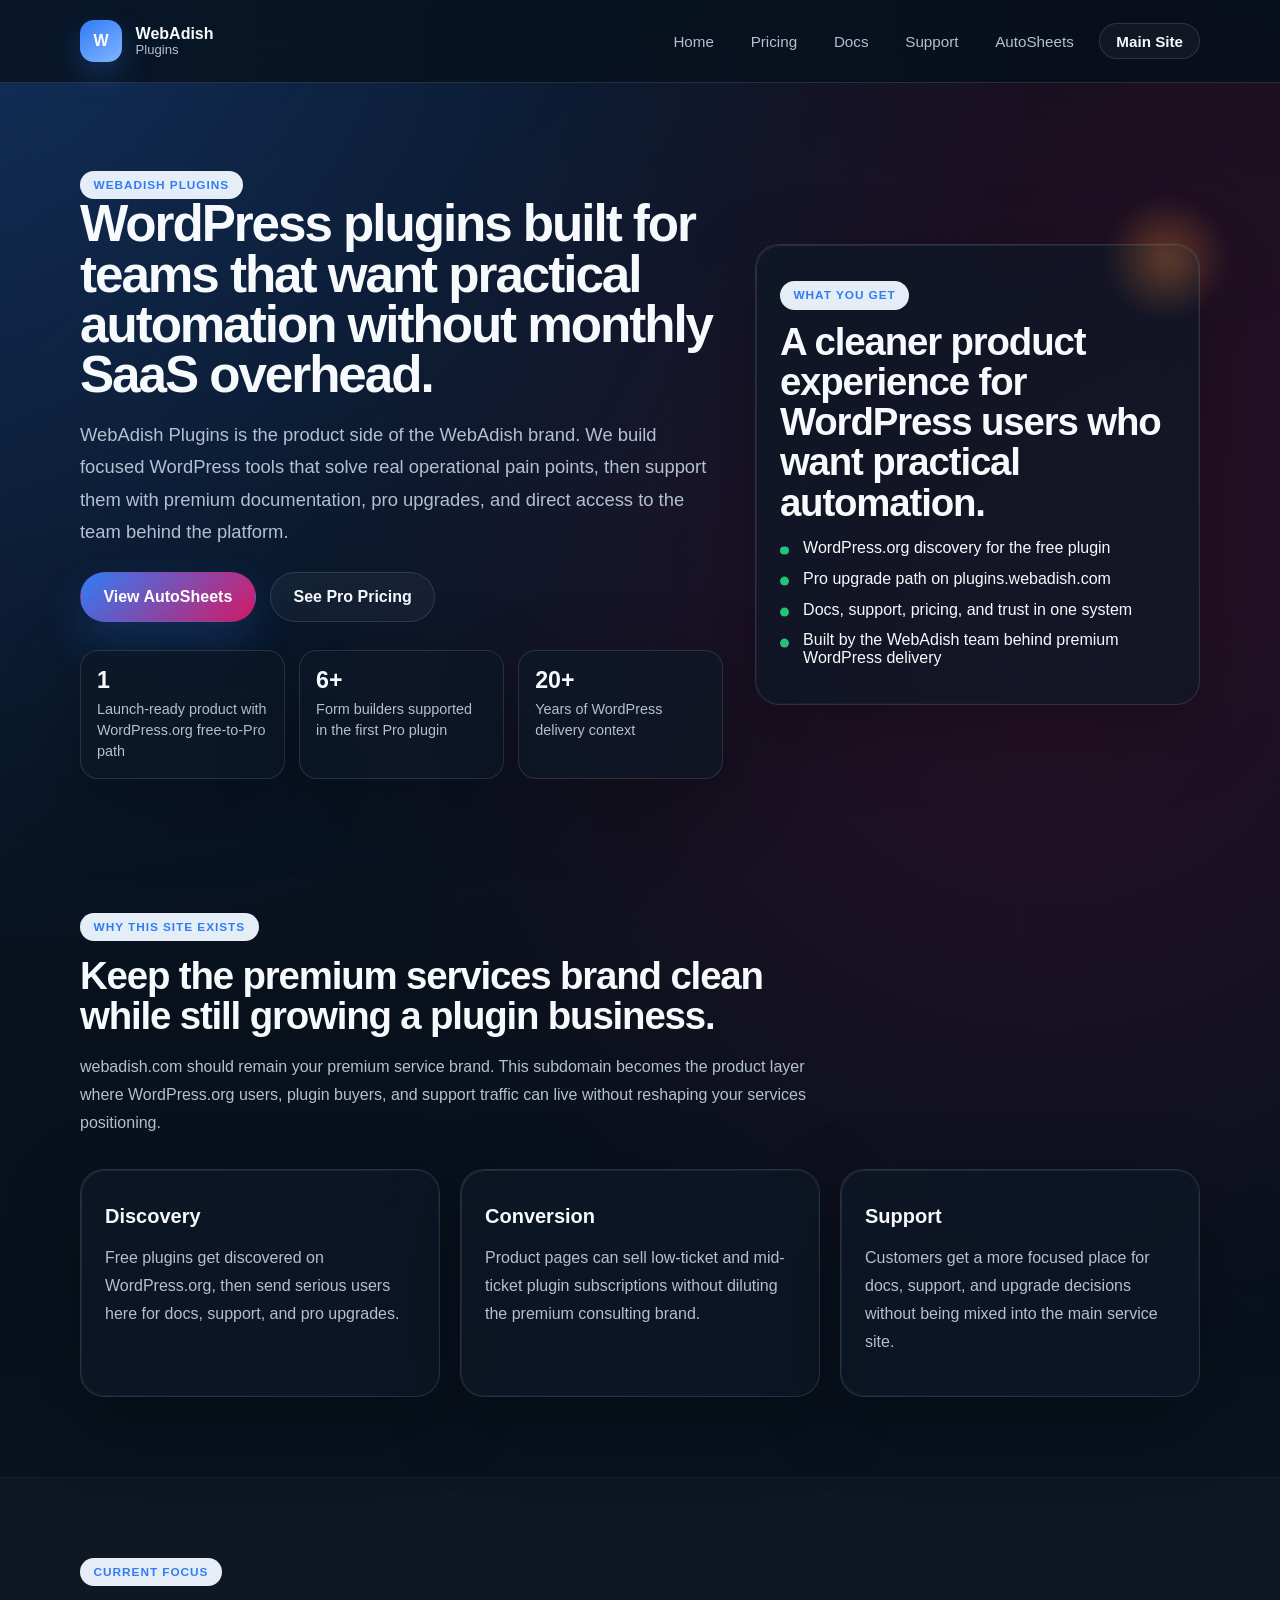
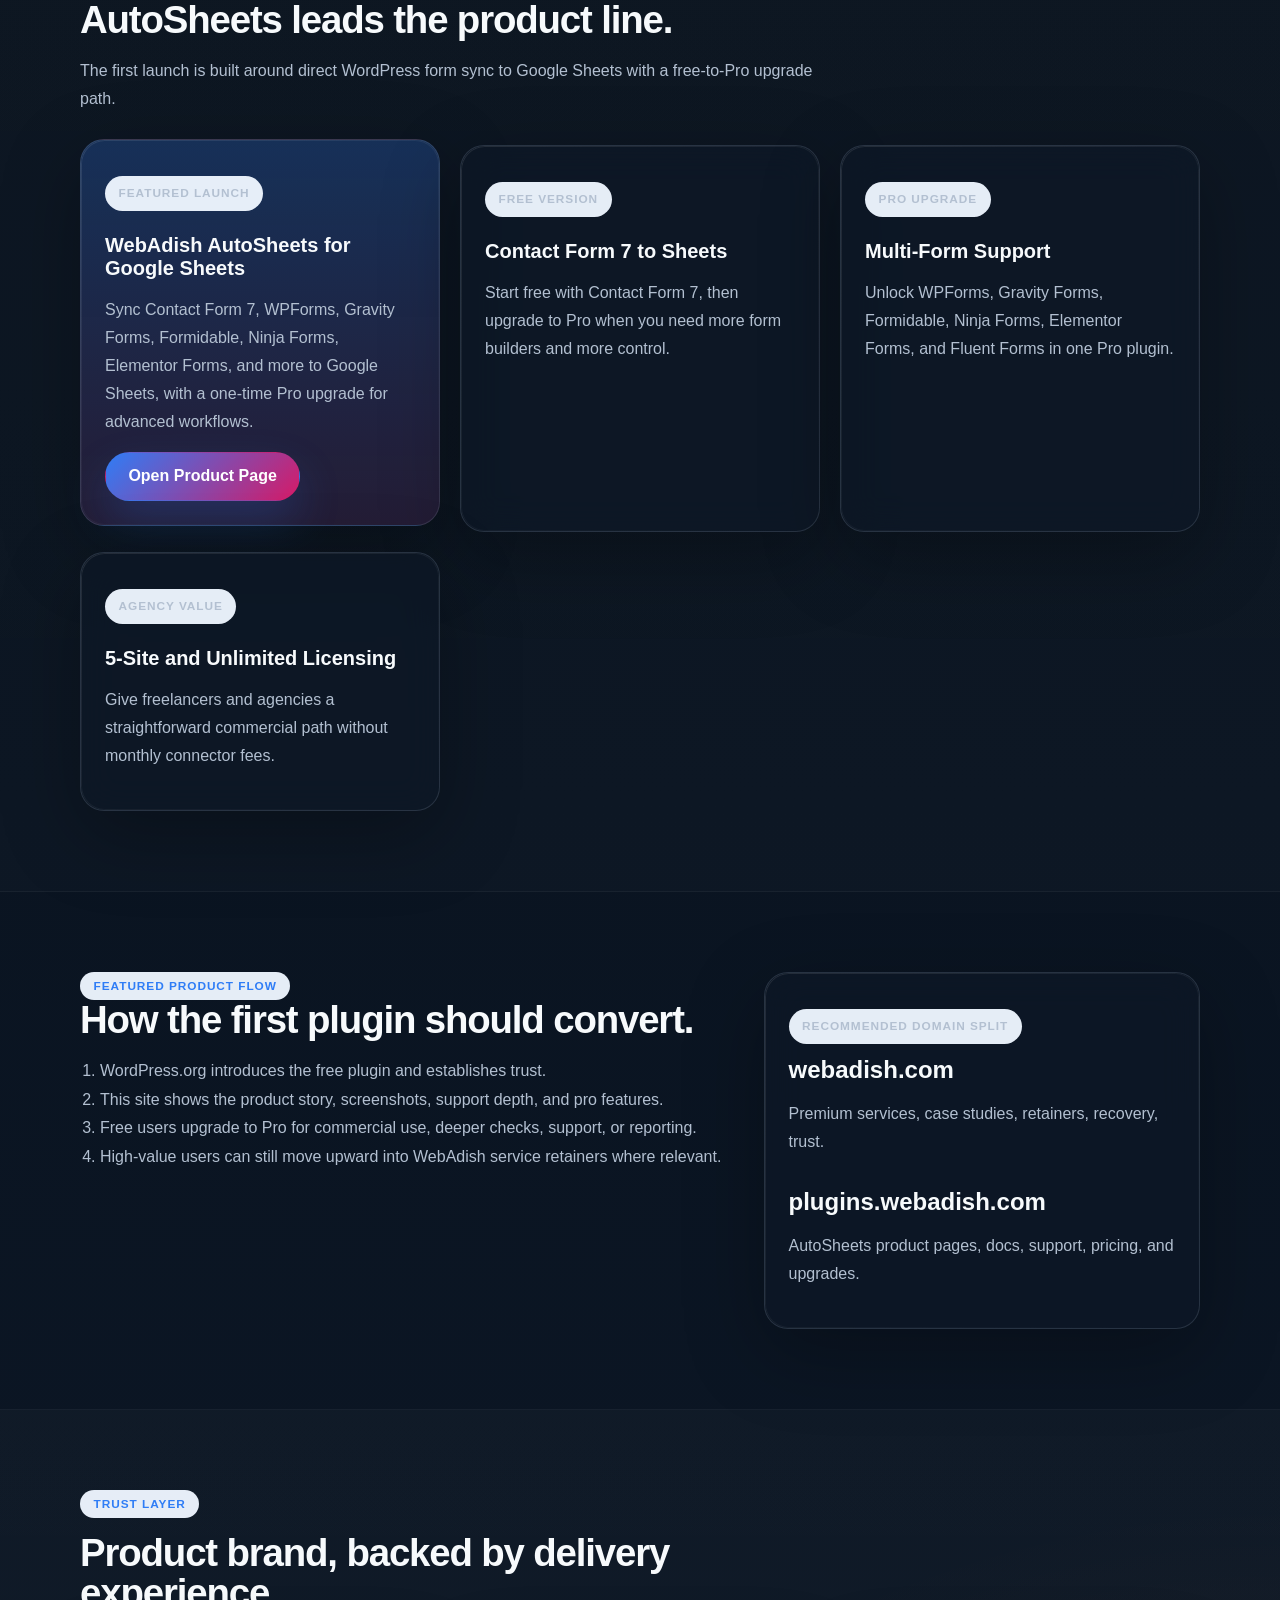
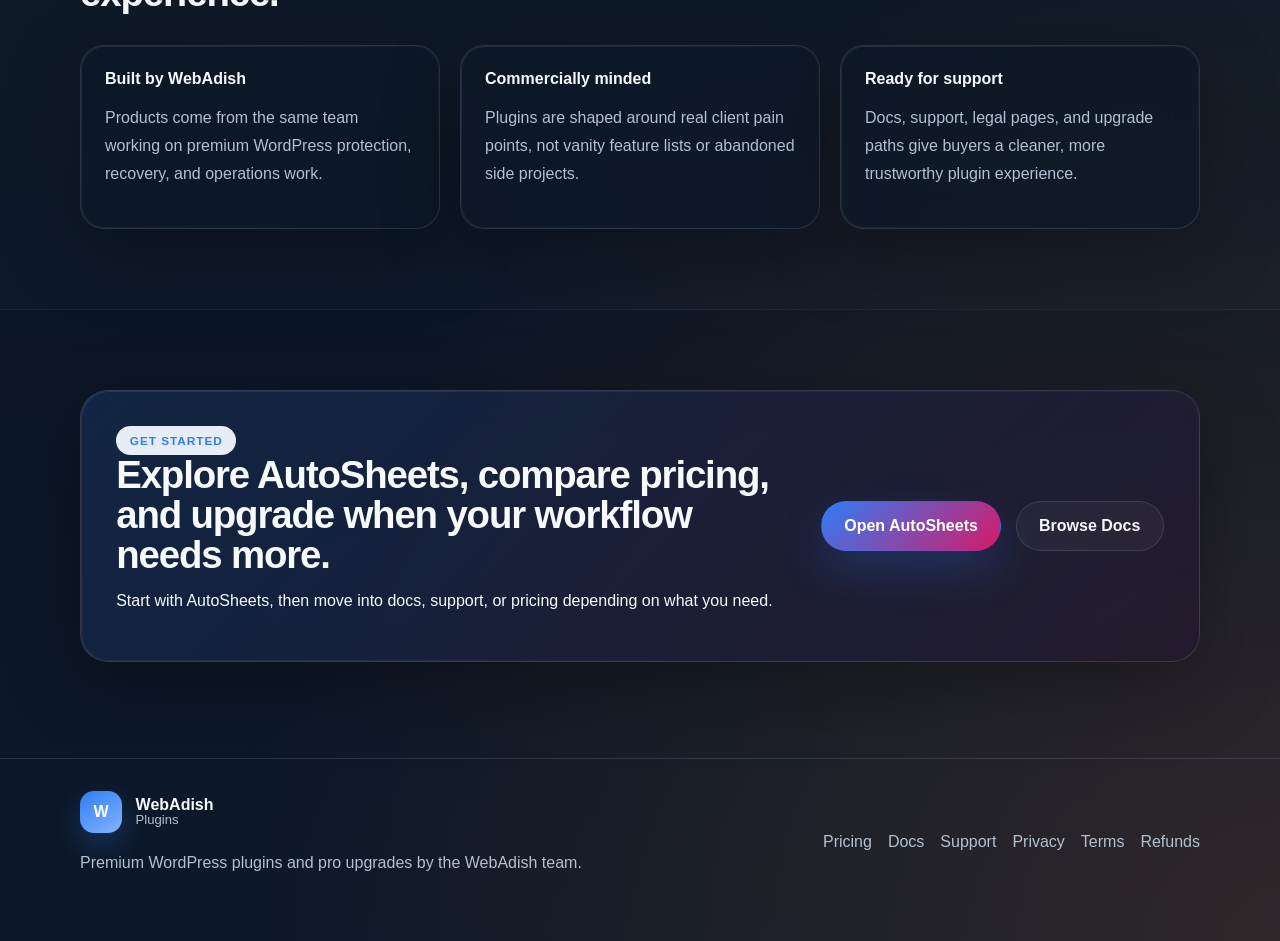
==== index.html @ aac8e0fc "Add AutoSheets docs, legal pages, and launch content" ====
<!doctype html>
<html lang="en">
  <head>
    <meta charset="UTF-8" />
    <meta name="viewport" content="width=device-width, initial-scale=1.0" />
    <title>WebAdish Plugins | WordPress Plugins for Automation, Forms, and Operations</title>
    <meta
      name="description"
      content="WordPress plugins by WebAdish, starting with WebAdish AutoSheets for Google Sheets for practical form automation and cleaner operational workflows."
    />
    <link rel="stylesheet" href="assets/styles.css" />
    <script defer src="assets/site.js"></script>
  </head>
  <body data-page="home">
    <div class="site-shell">
      <header class="site-header">
        <div class="container nav-row">
            <a class="brand" href="./">
            <span class="brand-mark">W</span>
            <span class="brand-text">
              <strong>WebAdish</strong>
              <span>Plugins</span>
            </span>
          </a>
          <button class="nav-toggle" type="button" aria-label="Toggle navigation" data-nav-toggle>
            <span></span>
            <span></span>
          </button>
          <nav class="site-nav" data-nav>
            <a href="./" data-nav-link>Home</a>
            <a href="pricing/" data-nav-link>Pricing</a>
            <a href="docs/" data-nav-link>Docs</a>
            <a href="support/" data-nav-link>Support</a>
            <a href="products/autosheets-google-sheets/" data-nav-link>AutoSheets</a>
            <a href="https://webadish.com" class="button ghost">Main Site</a>
          </nav>
        </div>
      </header>

      <main>
        <section class="hero hero-home">
          <div class="container hero-grid">
            <div class="hero-copy">
              <span class="eyebrow">WebAdish Plugins</span>
              <h1>WordPress plugins built for teams that want practical automation without monthly SaaS overhead.</h1>
              <p class="lead">
                WebAdish Plugins is the product side of the WebAdish brand. We build focused WordPress tools that solve
                real operational pain points, then support them with premium documentation, pro upgrades, and direct
                access to the team behind the platform.
              </p>
              <div class="hero-actions">
                <a class="button primary" href="products/autosheets-google-sheets/">View AutoSheets</a>
                <a class="button secondary" href="pricing/">See Pro Pricing</a>
              </div>
              <div class="hero-metrics">
                <div>
                  <strong>1</strong>
                  <span>Launch-ready product with WordPress.org free-to-Pro path</span>
                </div>
                <div>
                  <strong>6+</strong>
                  <span>Form builders supported in the first Pro plugin</span>
                </div>
                <div>
                  <strong>20+</strong>
                  <span>Years of WordPress delivery context</span>
                </div>
              </div>
            </div>

            <aside class="hero-panel">
              <div class="status-card">
                <p class="panel-label">What You Get</p>
                <h2>A cleaner product experience for WordPress users who want practical automation.</h2>
                <ul class="check-list">
                  <li>WordPress.org discovery for the free plugin</li>
                  <li>Pro upgrade path on plugins.webadish.com</li>
                  <li>Docs, support, pricing, and trust in one system</li>
                  <li>Built by the WebAdish team behind premium WordPress delivery</li>
                </ul>
              </div>
            </aside>
          </div>
        </section>

        <section class="section">
          <div class="container">
            <div class="section-heading">
              <span class="eyebrow">Why This Site Exists</span>
              <h2>Keep the premium services brand clean while still growing a plugin business.</h2>
              <p>
                webadish.com should remain your premium service brand. This subdomain becomes the product layer where
                WordPress.org users, plugin buyers, and support traffic can live without reshaping your services
                positioning.
              </p>
            </div>
            <div class="three-grid">
              <article class="panel">
                <h3>Discovery</h3>
                <p>Free plugins get discovered on WordPress.org, then send serious users here for docs, support, and pro upgrades.</p>
              </article>
              <article class="panel">
                <h3>Conversion</h3>
                <p>Product pages can sell low-ticket and mid-ticket plugin subscriptions without diluting the premium consulting brand.</p>
              </article>
              <article class="panel">
                <h3>Support</h3>
                <p>Customers get a more focused place for docs, support, and upgrade decisions without being mixed into the main service site.</p>
              </article>
            </div>
          </div>
        </section>

        <section class="section section-alt">
          <div class="container">
            <div class="section-heading">
              <span class="eyebrow">Current Focus</span>
              <h2>AutoSheets leads the product line.</h2>
              <p>The first launch is built around direct WordPress form sync to Google Sheets with a free-to-Pro upgrade path.</p>
            </div>
            <div class="card-grid">
              <article class="product-card featured">
                <p class="card-tag">Featured Launch</p>
                <h3>WebAdish AutoSheets for Google Sheets</h3>
                <p>
                  Sync Contact Form 7, WPForms, Gravity Forms, Formidable, Ninja Forms, Elementor Forms, and more to
                  Google Sheets, with a one-time Pro upgrade for advanced workflows.
                </p>
                <div class="card-actions">
                  <a class="button primary" href="products/autosheets-google-sheets/">Open Product Page</a>
                </div>
              </article>

              <article class="product-card">
                <p class="card-tag">Free Version</p>
                <h3>Contact Form 7 to Sheets</h3>
                <p>Start free with Contact Form 7, then upgrade to Pro when you need more form builders and more control.</p>
              </article>

              <article class="product-card">
                <p class="card-tag">Pro Upgrade</p>
                <h3>Multi-Form Support</h3>
                <p>Unlock WPForms, Gravity Forms, Formidable, Ninja Forms, Elementor Forms, and Fluent Forms in one Pro plugin.</p>
              </article>

              <article class="product-card">
                <p class="card-tag">Agency Value</p>
                <h3>5-Site and Unlimited Licensing</h3>
                <p>Give freelancers and agencies a straightforward commercial path without monthly connector fees.</p>
              </article>
            </div>
          </div>
        </section>

        <section class="section">
          <div class="container split-layout">
            <div>
              <span class="eyebrow">Featured Product Flow</span>
              <h2>How the first plugin should convert.</h2>
              <ol class="flow-list">
                <li>WordPress.org introduces the free plugin and establishes trust.</li>
                <li>This site shows the product story, screenshots, support depth, and pro features.</li>
                <li>Free users upgrade to Pro for commercial use, deeper checks, support, or reporting.</li>
                <li>High-value users can still move upward into WebAdish service retainers where relevant.</li>
              </ol>
            </div>
            <div class="panel stack">
              <div>
                <p class="panel-label">Recommended domain split</p>
                <strong class="big-stat">webadish.com</strong>
                <p>Premium services, case studies, retainers, recovery, trust.</p>
              </div>
              <div>
                <strong class="big-stat">plugins.webadish.com</strong>
                <p>AutoSheets product pages, docs, support, pricing, and upgrades.</p>
              </div>
            </div>
          </div>
        </section>

        <section class="section section-alt">
          <div class="container">
            <div class="section-heading">
              <span class="eyebrow">Trust Layer</span>
              <h2>Product brand, backed by delivery experience.</h2>
            </div>
            <div class="trust-grid">
              <div class="panel">
                <strong>Built by WebAdish</strong>
                <p>Products come from the same team working on premium WordPress protection, recovery, and operations work.</p>
              </div>
              <div class="panel">
                <strong>Commercially minded</strong>
                <p>Plugins are shaped around real client pain points, not vanity feature lists or abandoned side projects.</p>
              </div>
              <div class="panel">
                <strong>Ready for support</strong>
                <p>Docs, support, legal pages, and upgrade paths give buyers a cleaner, more trustworthy plugin experience.</p>
              </div>
            </div>
          </div>
        </section>

        <section class="section cta-section">
          <div class="container cta-panel">
            <div>
              <span class="eyebrow">Get Started</span>
              <h2>Explore AutoSheets, compare pricing, and upgrade when your workflow needs more.</h2>
              <p>
                Start with AutoSheets, then move into docs, support, or pricing depending on what you need.
              </p>
            </div>
            <div class="cta-actions">
              <a class="button primary" href="products/autosheets-google-sheets/">Open AutoSheets</a>
              <a class="button secondary" href="docs/">Browse Docs</a>
            </div>
          </div>
        </section>
      </main>

      <footer class="site-footer">
        <div class="container footer-grid">
          <div>
            <a class="brand footer-brand" href="./">
              <span class="brand-mark">W</span>
              <span class="brand-text">
                <strong>WebAdish</strong>
                <span>Plugins</span>
              </span>
            </a>
            <p class="footer-copy">
              Premium WordPress plugins and pro upgrades by the WebAdish team.
            </p>
          </div>
          <div class="footer-links">
            <a href="pricing/">Pricing</a>
            <a href="docs/">Docs</a>
            <a href="support/">Support</a>
            <a href="privacy-policy/">Privacy</a>
            <a href="terms/">Terms</a>
            <a href="refund-policy/">Refunds</a>
          </div>
        </div>
      </footer>
    </div>
  </body>
</html>
---- assets/styles.css ----
:root {
  --bg: #08111c;
  --bg-soft: #0d1826;
  --surface: rgba(11, 22, 36, 0.88);
  --surface-strong: #101d30;
  --surface-glass: rgba(14, 24, 39, 0.68);
  --text: #f7fafc;
  --muted: #b3c0d1;
  --muted-strong: #8fa2b8;
  --line: rgba(148, 163, 184, 0.2);
  --primary: #2f7df6;
  --primary-strong: #1d5fd1;
  --primary-soft: rgba(47, 125, 246, 0.18);
  --accent: #ff8a3d;
  --accent-soft: rgba(255, 138, 61, 0.16);
  --pink: #d61a67;
  --ok: #24c27a;
  --shadow: 0 24px 80px rgba(0, 0, 0, 0.28);
  --radius: 24px;
}

* {
  box-sizing: border-box;
}

html {
  scroll-behavior: smooth;
}

body {
  margin: 0;
  font-family: "Segoe UI", "Helvetica Neue", Arial, sans-serif;
  background:
    radial-gradient(circle at top left, rgba(47, 125, 246, 0.22), transparent 24%),
    radial-gradient(circle at 82% 15%, rgba(214, 26, 103, 0.16), transparent 20%),
    radial-gradient(circle at bottom right, rgba(255, 138, 61, 0.14), transparent 24%),
    linear-gradient(180deg, #060e18 0%, #0a1421 58%, #0d1828 100%);
  color: var(--text);
  min-height: 100vh;
}

a {
  color: inherit;
  text-decoration: none;
}

img {
  max-width: 100%;
  display: block;
}

.site-shell {
  min-height: 100vh;
  overflow: hidden;
}

.container {
  width: min(1120px, calc(100% - 2rem));
  margin: 0 auto;
}

.narrow {
  width: min(780px, 100%);
}

.site-header {
  position: sticky;
  top: 0;
  z-index: 20;
  backdrop-filter: blur(18px);
  background: rgba(8, 17, 28, 0.72);
  border-bottom: 1px solid var(--line);
}

.nav-row {
  display: flex;
  align-items: center;
  justify-content: space-between;
  gap: 1rem;
  min-height: 82px;
}

.brand {
  display: inline-flex;
  align-items: center;
  gap: 0.85rem;
}

.brand-mark {
  width: 42px;
  height: 42px;
  display: grid;
  place-items: center;
  border-radius: 14px;
  background: linear-gradient(145deg, var(--primary), #83b4ff);
  color: white;
  font-weight: 800;
  box-shadow: 0 12px 30px rgba(47, 125, 246, 0.28);
}

.brand-text {
  display: flex;
  flex-direction: column;
  line-height: 1.05;
}

.brand-text strong {
  font-size: 1rem;
}

.brand-text span:last-child {
  color: var(--muted);
  font-size: 0.82rem;
}

.site-nav {
  display: flex;
  align-items: center;
  gap: 0.9rem;
}

.site-nav a {
  color: var(--muted);
  font-size: 0.95rem;
  padding: 0.55rem 0.7rem;
  border-radius: 999px;
  transition: 180ms ease;
}

.site-nav a:hover,
.site-nav a.is-active {
  color: var(--text);
  background: rgba(255, 255, 255, 0.06);
}

.nav-toggle {
  display: none;
  border: 0;
  background: transparent;
  width: 46px;
  height: 46px;
  padding: 0;
}

.nav-toggle span {
  display: block;
  width: 24px;
  height: 2px;
  margin: 6px auto;
  background: white;
}

.button {
  display: inline-flex;
  align-items: center;
  justify-content: center;
  gap: 0.5rem;
  border-radius: 999px;
  padding: 0.92rem 1.4rem;
  font-weight: 700;
  transition: 180ms ease;
  border: 1px solid transparent;
}

.button.primary {
  background: linear-gradient(135deg, var(--primary), var(--pink));
  color: white;
  box-shadow: 0 20px 44px rgba(47, 125, 246, 0.22);
}

.button.primary:hover {
  transform: translateY(-1px);
}

.button.secondary,
.button.ghost {
  background: rgba(255, 255, 255, 0.04);
  border-color: var(--line);
  color: var(--text);
}

.hero {
  position: relative;
  padding: 5.5rem 0 3.4rem;
}

.hero::before {
  content: "";
  position: absolute;
  inset: 0 0 auto;
  height: 100%;
  background:
    linear-gradient(135deg, rgba(47, 125, 246, 0.08), transparent 40%),
    linear-gradient(225deg, rgba(214, 26, 103, 0.08), transparent 35%);
  pointer-events: none;
}

.hero-grid {
  display: grid;
  grid-template-columns: minmax(0, 1.3fr) minmax(300px, 0.9fr);
  gap: 2rem;
  align-items: center;
}

.hero-copy h1 {
  font-size: clamp(2.5rem, 4vw, 4.7rem);
  line-height: 0.98;
  margin: 0 0 1.2rem;
  letter-spacing: -0.04em;
}

.hero-copy {
  position: relative;
  z-index: 1;
}

.lead {
  color: var(--muted);
  font-size: 1.15rem;
  line-height: 1.75;
  margin: 0 0 1.5rem;
}

.eyebrow,
.panel-label,
.card-tag {
  display: inline-flex;
  align-items: center;
  border-radius: 999px;
  background: rgba(239, 246, 255, 0.96);
  color: var(--primary);
  padding: 0.45rem 0.85rem;
  font-size: 0.74rem;
  font-weight: 800;
  letter-spacing: 0.08em;
  text-transform: uppercase;
}

.hero-actions,
.card-actions,
.cta-actions {
  display: flex;
  flex-wrap: wrap;
  gap: 0.9rem;
}

.hero-metrics {
  display: grid;
  grid-template-columns: repeat(3, minmax(0, 1fr));
  gap: 0.9rem;
  margin-top: 1.8rem;
}

.hero-metrics div,
.panel,
.product-card,
.status-card,
.cta-panel {
  background: var(--surface-glass);
  border: 1px solid var(--line);
  box-shadow: var(--shadow);
  backdrop-filter: blur(18px);
}

.hero-metrics div {
  border-radius: 18px;
  padding: 1rem;
}

.hero-metrics strong {
  display: block;
  font-size: 1.45rem;
  margin-bottom: 0.3rem;
}

.hero-metrics span {
  color: var(--muted);
  font-size: 0.9rem;
  line-height: 1.45;
}

.status-card,
.panel,
.product-card {
  border-radius: var(--radius);
  padding: 1.5rem;
}

.hero-product .hero-copy h1 {
  max-width: 12ch;
}

.hero-product .hero-grid {
  align-items: stretch;
}

.hero-product .status-card {
  min-height: 100%;
  background:
    linear-gradient(180deg, rgba(47, 125, 246, 0.12), rgba(255, 138, 61, 0.06)),
    var(--surface-glass);
}

.status-card h2,
.section-heading h2,
.cta-panel h2,
.split-layout h2 {
  margin: 0 0 0.8rem;
  font-size: clamp(1.9rem, 3vw, 3rem);
  line-height: 1.05;
  letter-spacing: -0.03em;
}

.section {
  padding: 5rem 0;
}

.section-alt {
  background: linear-gradient(180deg, rgba(255, 255, 255, 0.02), rgba(255, 255, 255, 0.01));
  border-top: 1px solid rgba(255, 255, 255, 0.04);
  border-bottom: 1px solid rgba(255, 255, 255, 0.04);
}

.section-heading {
  max-width: 760px;
  margin-bottom: 2rem;
}

.section-heading p,
.panel p,
.product-card p,
.split-layout p,
.footer-copy,
.legal-copy p,
.small-note,
.mini-list {
  color: var(--muted);
  line-height: 1.75;
}

.three-grid,
.card-grid,
.trust-grid {
  display: grid;
  grid-template-columns: repeat(3, minmax(0, 1fr));
  gap: 1.25rem;
}

.product-card.featured {
  background: linear-gradient(180deg, rgba(47, 125, 246, 0.2), rgba(214, 26, 103, 0.1)), var(--surface-strong);
  transform: translateY(-6px);
}

.product-card h3,
.panel h3 {
  margin: 0.7rem 0 0.5rem;
  font-size: 1.25rem;
}

.split-layout {
  display: grid;
  grid-template-columns: minmax(0, 1.2fr) minmax(320px, 0.8fr);
  gap: 1.8rem;
  align-items: start;
}

.stack {
  display: grid;
  gap: 1rem;
}

.big-stat {
  display: block;
  font-size: 1.5rem;
  margin-bottom: 0.35rem;
}

.feature-list {
  display: grid;
  gap: 1rem;
  margin-top: 1.4rem;
}

.flow-list {
  margin: 1rem 0 0;
  padding-left: 1.25rem;
  color: var(--muted);
  line-height: 1.8;
}

.check-list,
.mini-list {
  margin: 1rem 0 0;
  padding: 0;
  list-style: none;
}

.check-list li,
.mini-list li {
  position: relative;
  padding-left: 1.45rem;
  margin-bottom: 0.8rem;
}

.check-list li::before,
.mini-list li::before {
  content: "";
  position: absolute;
  left: 0;
  top: 0.72rem;
  width: 0.55rem;
  height: 0.55rem;
  border-radius: 999px;
  background: var(--ok);
  transform: translateY(-50%);
}

.comparison-table {
  display: grid;
  border-radius: 24px;
  overflow: hidden;
  border: 1px solid var(--line);
  box-shadow: var(--shadow);
  background: var(--surface-glass);
}

.table-row {
  display: grid;
  grid-template-columns: 2fr 1fr 1fr;
  gap: 1rem;
  padding: 1rem 1.25rem;
  background: transparent;
  border-top: 1px solid var(--line);
}

.table-head {
  background: var(--surface-strong);
  font-weight: 700;
  border-top: 0;
}

.table-row div:nth-child(2),
.table-row div:nth-child(3) {
  font-weight: 700;
}

.table-row:not(.table-head) div:nth-child(3) {
  color: #d9ecff;
}

.price-pill {
  display: inline-flex;
  padding: 0.48rem 0.8rem;
  border-radius: 999px;
  margin: 0.7rem 0 0.9rem;
  background: linear-gradient(135deg, rgba(47, 125, 246, 0.16), rgba(214, 26, 103, 0.16));
  color: #fff;
  font-weight: 700;
}

.screenshot-panel .screen {
  border-radius: 22px;
  background: linear-gradient(180deg, rgba(255,255,255,0.04), rgba(255,255,255,0.01));
  border: 1px solid var(--line);
  overflow: hidden;
}

.screen-top {
  display: flex;
  gap: 0.5rem;
  padding: 1rem;
  border-bottom: 1px solid var(--line);
}

.screen-top span {
  width: 0.7rem;
  height: 0.7rem;
  border-radius: 999px;
  background: rgba(255,255,255,0.18);
}

.screen-body {
  padding: 1rem;
  display: grid;
  gap: 0.9rem;
}

.screen-row {
  display: grid;
  grid-template-columns: 1fr 1fr;
  gap: 0.9rem;
}

.screen-card {
  height: 92px;
  border-radius: 18px;
  background: linear-gradient(135deg, rgba(47, 125, 246, 0.18), rgba(214, 26, 103, 0.1));
  border: 1px solid rgba(255,255,255,0.08);
}

.screen-card.large {
  position: relative;
}

.screen-card.large::before,
.screen-card.large::after {
  content: "";
  position: absolute;
  left: 16px;
  right: 16px;
  height: 10px;
  border-radius: 999px;
  background: rgba(255,255,255,0.18);
}

.screen-card.large::before {
  top: 22px;
}

.screen-card.large::after {
  top: 44px;
  right: 70px;
}

.screen-card.large {
  height: 122px;
}

.screen-card.tall {
  height: 150px;
}

.cta-section {
  padding-bottom: 6rem;
}

.cta-panel {
  border-radius: 28px;
  padding: 2.2rem;
  display: grid;
  grid-template-columns: minmax(0, 1fr) auto;
  gap: 1.5rem;
  align-items: center;
  background:
    linear-gradient(135deg, rgba(47, 125, 246, 0.14), rgba(214, 26, 103, 0.08)),
    var(--surface-glass);
}

.site-footer {
  padding: 2rem 0 3rem;
  border-top: 1px solid var(--line);
}

.footer-grid {
  display: flex;
  justify-content: space-between;
  gap: 1rem;
  align-items: center;
}

.footer-links {
  display: flex;
  gap: 1rem;
  flex-wrap: wrap;
}

.footer-links a {
  color: var(--muted);
}

.footer-links a:hover {
  color: var(--text);
}

.legal-shell .section {
  min-height: calc(100vh - 82px);
}

.legal-copy {
  background: var(--surface);
  border: 1px solid var(--line);
  border-radius: 28px;
  padding: 2rem;
  box-shadow: var(--shadow);
}

.legal-copy h1,
.doc-shell h1 {
  margin: 0 0 1rem;
  font-size: clamp(2rem, 4vw, 3.5rem);
  line-height: 1.02;
  letter-spacing: -0.04em;
}

.legal-copy h2,
.doc-section h2 {
  margin: 0 0 0.85rem;
  font-size: 1.5rem;
}

.legal-copy h3,
.doc-section h3 {
  margin: 1.25rem 0 0.65rem;
  font-size: 1.1rem;
}

.legal-copy ul,
.legal-copy ol,
.doc-section ul,
.doc-section ol {
  color: var(--muted);
  line-height: 1.8;
  padding-left: 1.2rem;
}

.legal-copy li,
.doc-section li {
  margin-bottom: 0.45rem;
}

.legal-copy section + section,
.doc-section + .doc-section {
  margin-top: 2rem;
  padding-top: 2rem;
  border-top: 1px solid var(--line);
}

.doc-shell {
  display: grid;
  gap: 1.5rem;
}

.doc-intro {
  background: var(--surface);
  border: 1px solid var(--line);
  border-radius: 28px;
  padding: 2rem;
  box-shadow: var(--shadow);
}

.doc-grid {
  display: grid;
  grid-template-columns: minmax(220px, 280px) minmax(0, 1fr);
  gap: 1.5rem;
  align-items: start;
}

.doc-nav,
.doc-content,
.launch-panel {
  background: var(--surface);
  border: 1px solid var(--line);
  border-radius: 28px;
  box-shadow: var(--shadow);
}

.doc-nav {
  padding: 1.5rem;
  position: sticky;
  top: 108px;
}

.doc-nav h2 {
  margin: 0 0 1rem;
  font-size: 1rem;
  text-transform: uppercase;
  letter-spacing: 0.08em;
  color: var(--muted-strong);
}

.doc-nav a {
  display: block;
  padding: 0.65rem 0.8rem;
  border-radius: 14px;
  color: var(--muted);
  transition: 180ms ease;
}

.doc-nav a:hover {
  background: rgba(255,255,255,0.05);
  color: var(--text);
}

.doc-content {
  padding: 1.9rem;
}

.doc-section p {
  color: var(--muted);
  line-height: 1.78;
}

.code-block {
  margin-top: 1rem;
  background: #06101a;
  border: 1px solid rgba(47, 125, 246, 0.24);
  border-radius: 20px;
  padding: 1rem;
  overflow-x: auto;
}

.code-block pre {
  margin: 0;
  color: #d4e6ff;
  font-size: 0.88rem;
  line-height: 1.7;
  white-space: pre-wrap;
  word-break: break-word;
}

.callout {
  margin-top: 1rem;
  border-radius: 18px;
  padding: 1rem 1.1rem;
  border: 1px solid rgba(255,255,255,0.08);
  background: rgba(255,255,255,0.03);
  color: var(--muted);
}

.callout strong {
  color: var(--text);
}

.launch-grid {
  display: grid;
  grid-template-columns: repeat(2, minmax(0, 1fr));
  gap: 1.25rem;
}

.launch-panel {
  padding: 1.5rem;
}

.launch-panel h3 {
  margin: 0 0 0.75rem;
  font-size: 1.2rem;
}

.launch-panel ul {
  padding-left: 1.1rem;
  color: var(--muted);
  line-height: 1.75;
}

.launch-panel li {
  margin-bottom: 0.4rem;
}

.hero-simple {
  padding-bottom: 1.5rem;
}

.hero-home .hero-panel,
.hero-product .hero-panel {
  position: relative;
}

.hero-home .hero-panel::after,
.hero-product .hero-panel::after {
  content: "";
  position: absolute;
  inset: -10% -6% auto auto;
  width: 120px;
  height: 120px;
  border-radius: 999px;
  background: radial-gradient(circle, rgba(255,138,61,0.34) 0%, rgba(255,138,61,0) 72%);
  filter: blur(8px);
  pointer-events: none;
}

.site-nav .button.ghost {
  padding-inline: 1rem;
}

.section-heading .eyebrow {
  margin-bottom: 0.9rem;
}

.product-card,
.panel {
  position: relative;
}

.product-card::before,
.panel::before,
.status-card::before,
.cta-panel::before {
  content: "";
  position: absolute;
  inset: 0;
  border-radius: inherit;
  padding: 1px;
  background: linear-gradient(145deg, rgba(255,255,255,0.1), rgba(255,255,255,0));
  -webkit-mask:
    linear-gradient(#fff 0 0) content-box,
    linear-gradient(#fff 0 0);
  -webkit-mask-composite: xor;
  mask-composite: exclude;
  pointer-events: none;
}

.small-note {
  margin-top: 1rem;
  font-size: 0.92rem;
}

@media (max-width: 980px) {
  .hero-grid,
  .split-layout,
  .cta-panel,
  .three-grid,
  .card-grid,
  .trust-grid,
  .doc-grid,
  .launch-grid {
    grid-template-columns: 1fr;
  }

  .hero-metrics {
    grid-template-columns: 1fr;
  }

  .footer-grid {
    flex-direction: column;
    align-items: flex-start;
  }

  .doc-nav {
    position: static;
  }
}

@media (max-width: 760px) {
  .nav-toggle {
    display: block;
  }

  .site-nav {
    position: absolute;
    top: calc(100% + 0.75rem);
    left: 1rem;
    right: 1rem;
    display: none;
    flex-direction: column;
    align-items: stretch;
    padding: 1rem;
    border-radius: 24px;
    background: rgba(8, 17, 28, 0.96);
    border: 1px solid var(--line);
    box-shadow: var(--shadow);
  }

  .site-nav.is-open {
    display: flex;
  }

  .site-nav a,
  .site-nav .button {
    justify-content: center;
  }

  .hero-copy h1 {
    font-size: clamp(2.2rem, 10vw, 3.4rem);
  }

  .lead {
    font-size: 1rem;
  }

  .table-row {
    grid-template-columns: 1.5fr 1fr 1fr;
    font-size: 0.92rem;
  }
}
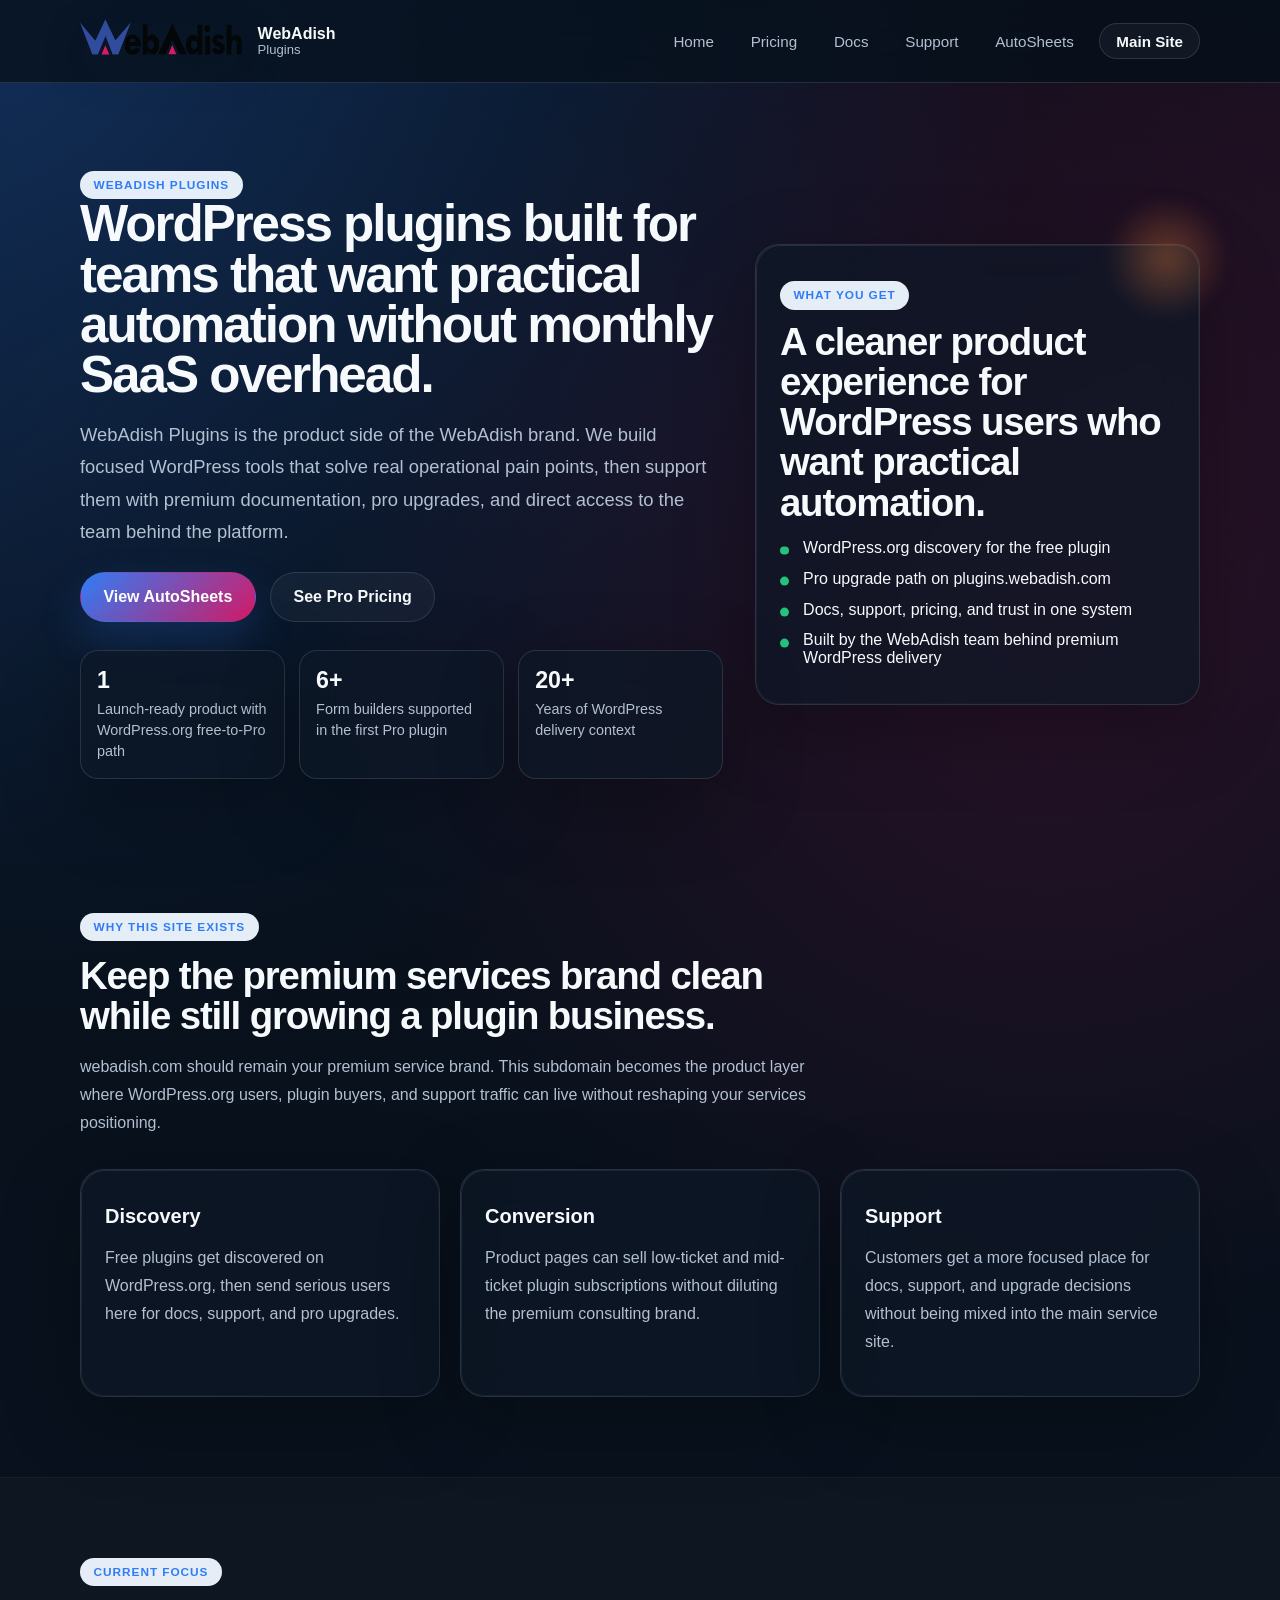
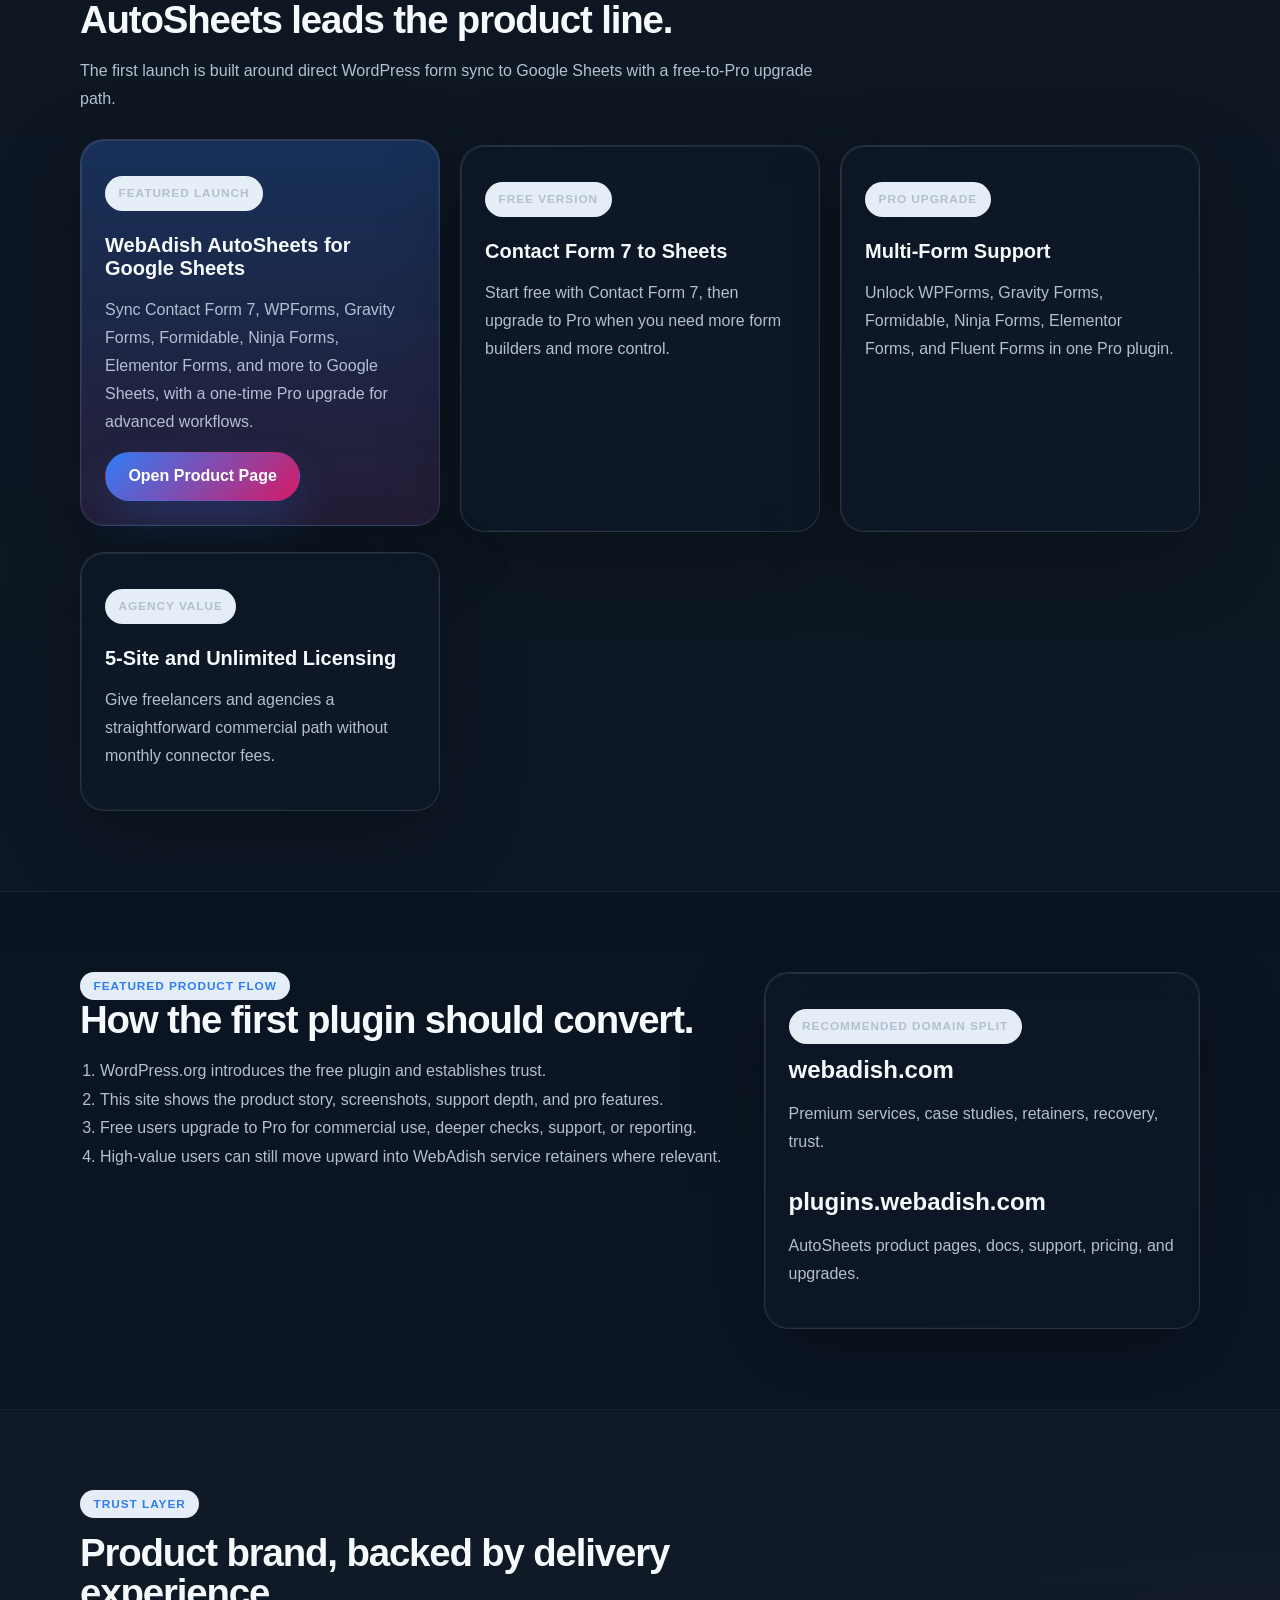
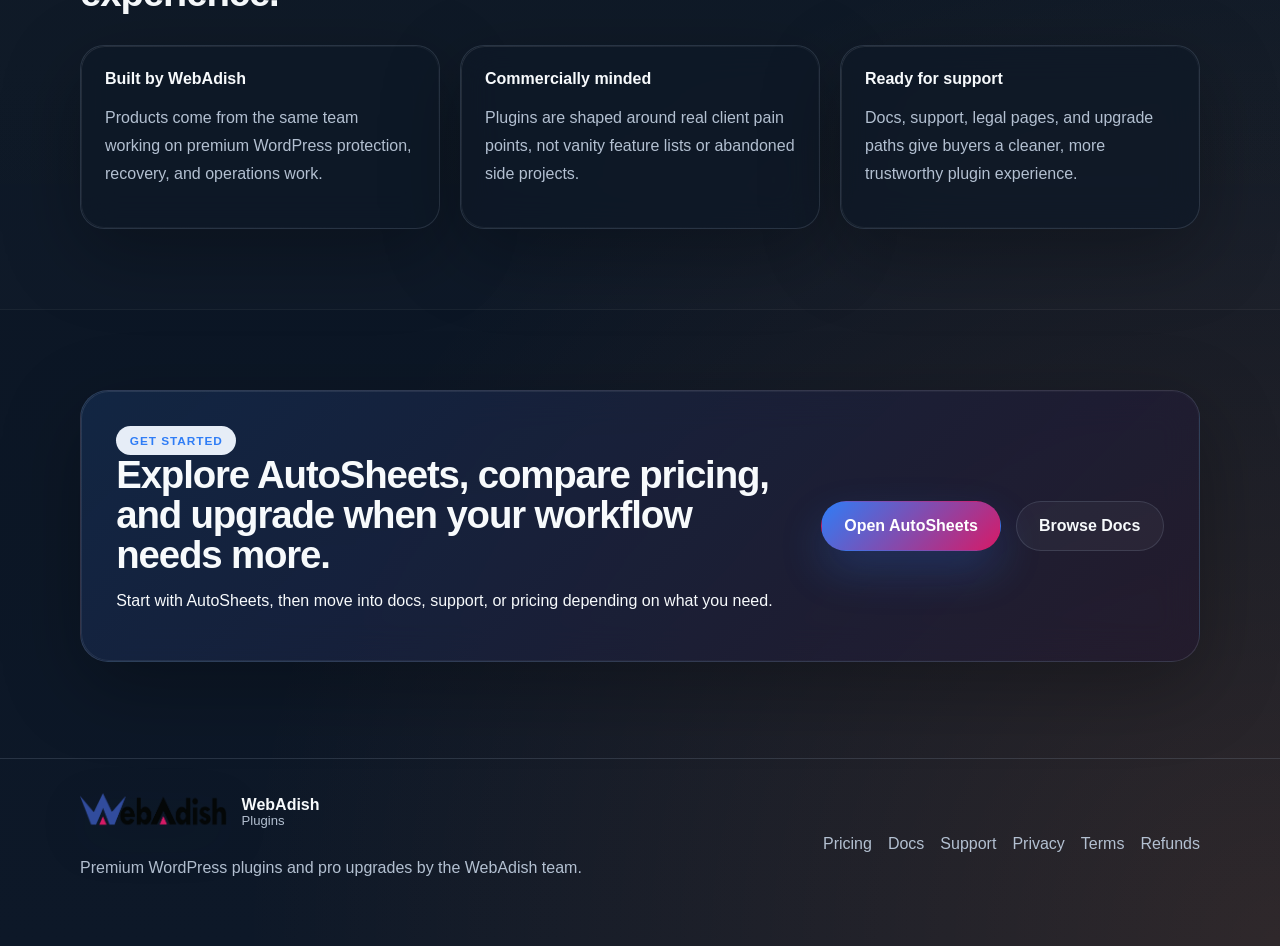
==== commit 131f6a07: "Add WebAdish logo to product site" ====
--- a/index.html
+++ b/index.html
@@ -16,7 +16,7 @@
       <header class="site-header">
         <div class="container nav-row">
             <a class="brand" href="./">
-            <span class="brand-mark">W</span>
+            <img class="brand-mark" src="assets/webadish-logo.webp" alt="WebAdish" />
             <span class="brand-text">
               <strong>WebAdish</strong>
               <span>Plugins</span>
@@ -222,7 +222,7 @@
         <div class="container footer-grid">
           <div>
             <a class="brand footer-brand" href="./">
-              <span class="brand-mark">W</span>
+              <img class="brand-mark" src="assets/webadish-logo.webp" alt="WebAdish" />
               <span class="brand-text">
                 <strong>WebAdish</strong>
                 <span>Plugins</span>
--- a/assets/styles.css
+++ b/assets/styles.css
@@ -87,15 +87,11 @@
 }
 
 .brand-mark {
-  width: 42px;
-  height: 42px;
-  display: grid;
-  place-items: center;
-  border-radius: 14px;
-  background: linear-gradient(145deg, var(--primary), #83b4ff);
-  color: white;
-  font-weight: 800;
-  box-shadow: 0 12px 30px rgba(47, 125, 246, 0.28);
+  width: 164px;
+  height: auto;
+  max-width: 42vw;
+  object-fit: contain;
+  filter: drop-shadow(0 12px 24px rgba(8, 17, 28, 0.22));
 }
 
 .brand-text {
@@ -111,6 +107,24 @@
 .brand-text span:last-child {
   color: var(--muted);
   font-size: 0.82rem;
+}
+
+.brand.footer-brand .brand-mark {
+  width: 148px;
+}
+
+@media (max-width: 680px) {
+  .brand {
+    gap: 0.65rem;
+  }
+
+  .brand-mark {
+    width: 136px;
+  }
+
+  .brand.footer-brand .brand-mark {
+    width: 124px;
+  }
 }
 
 .site-nav {
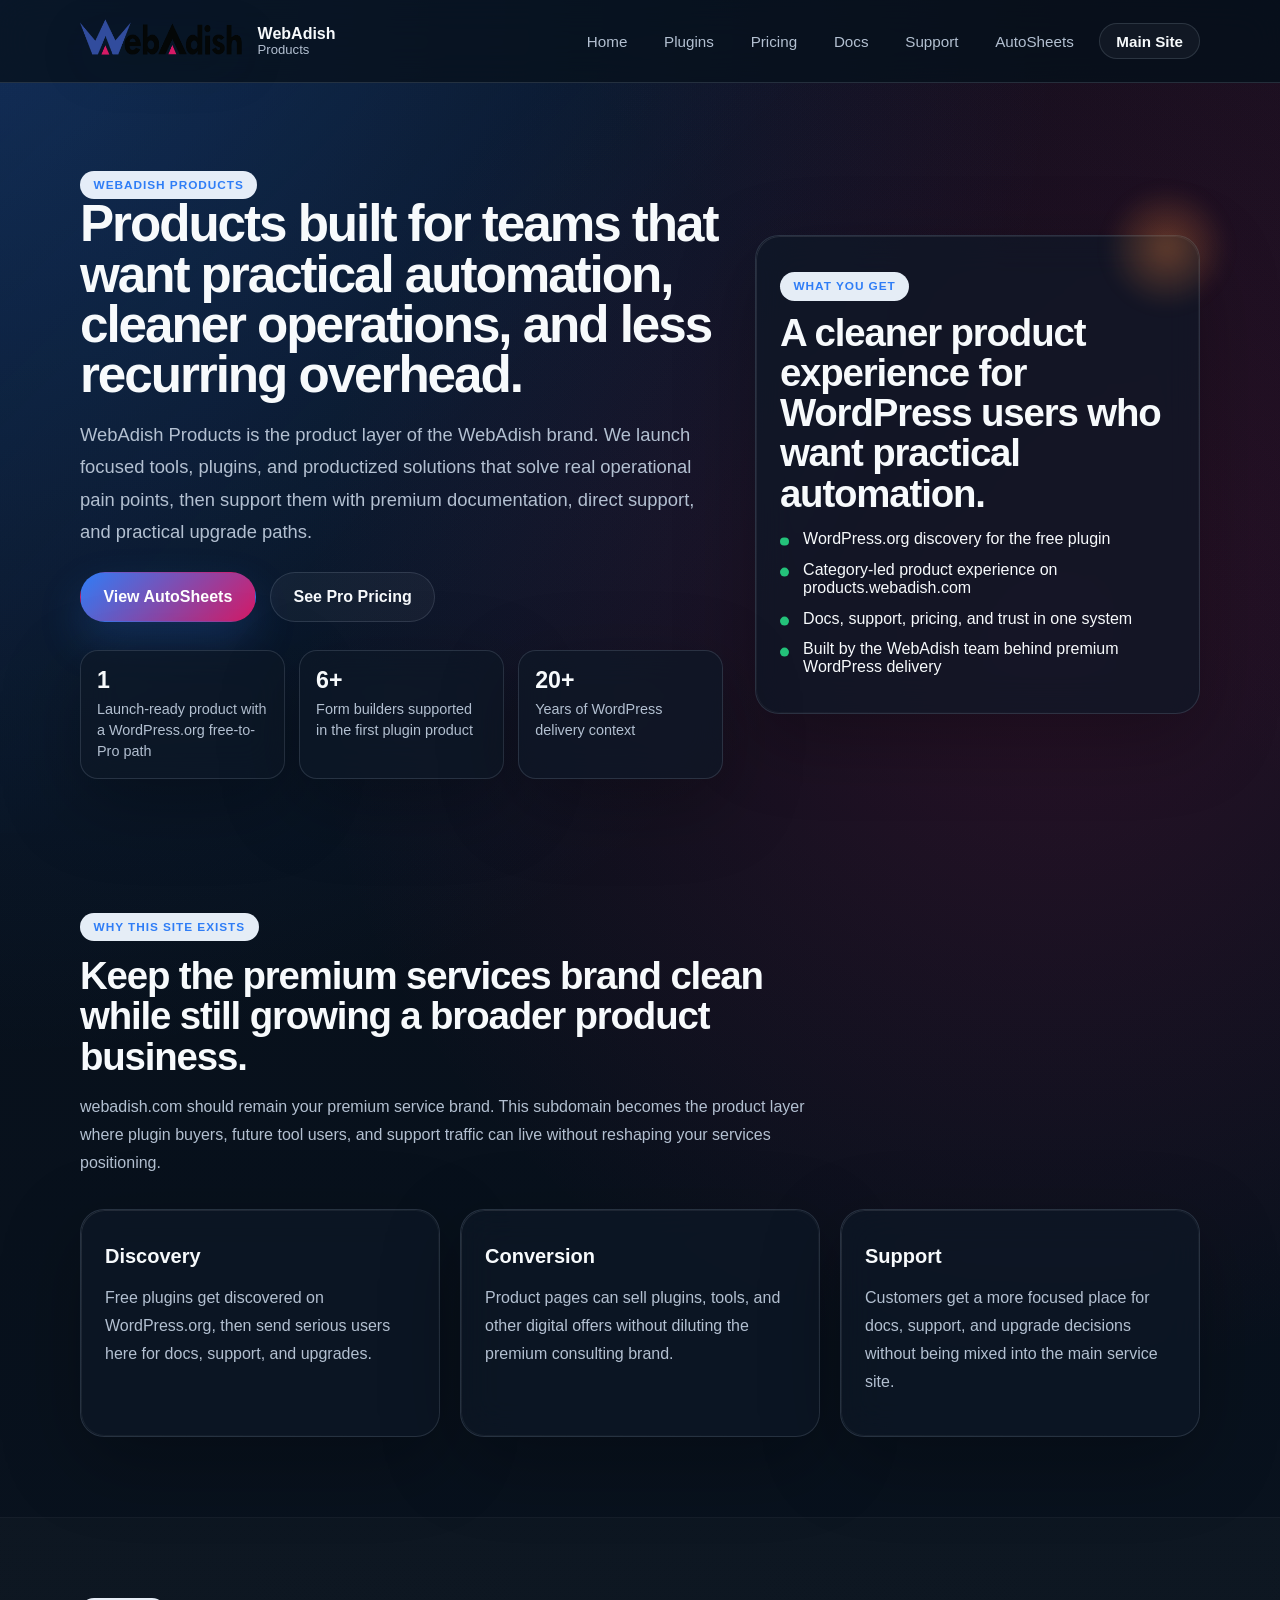
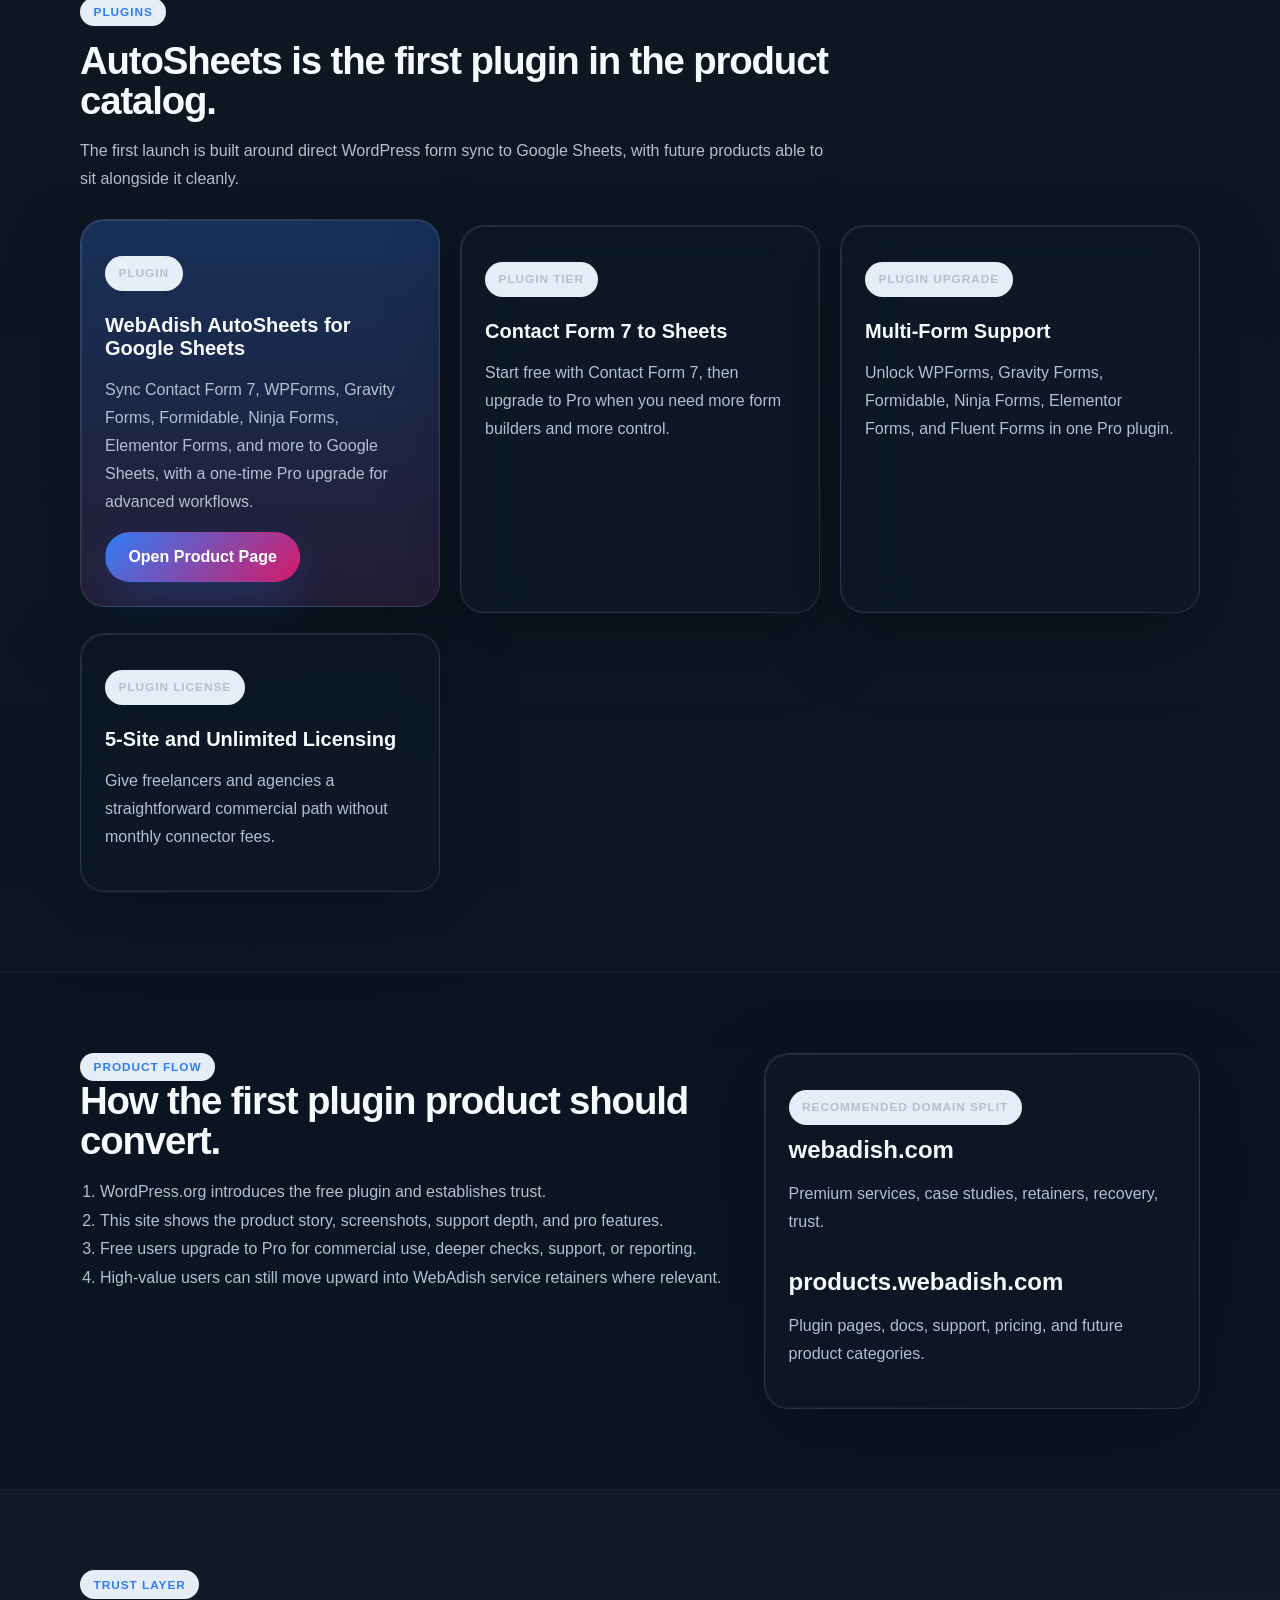
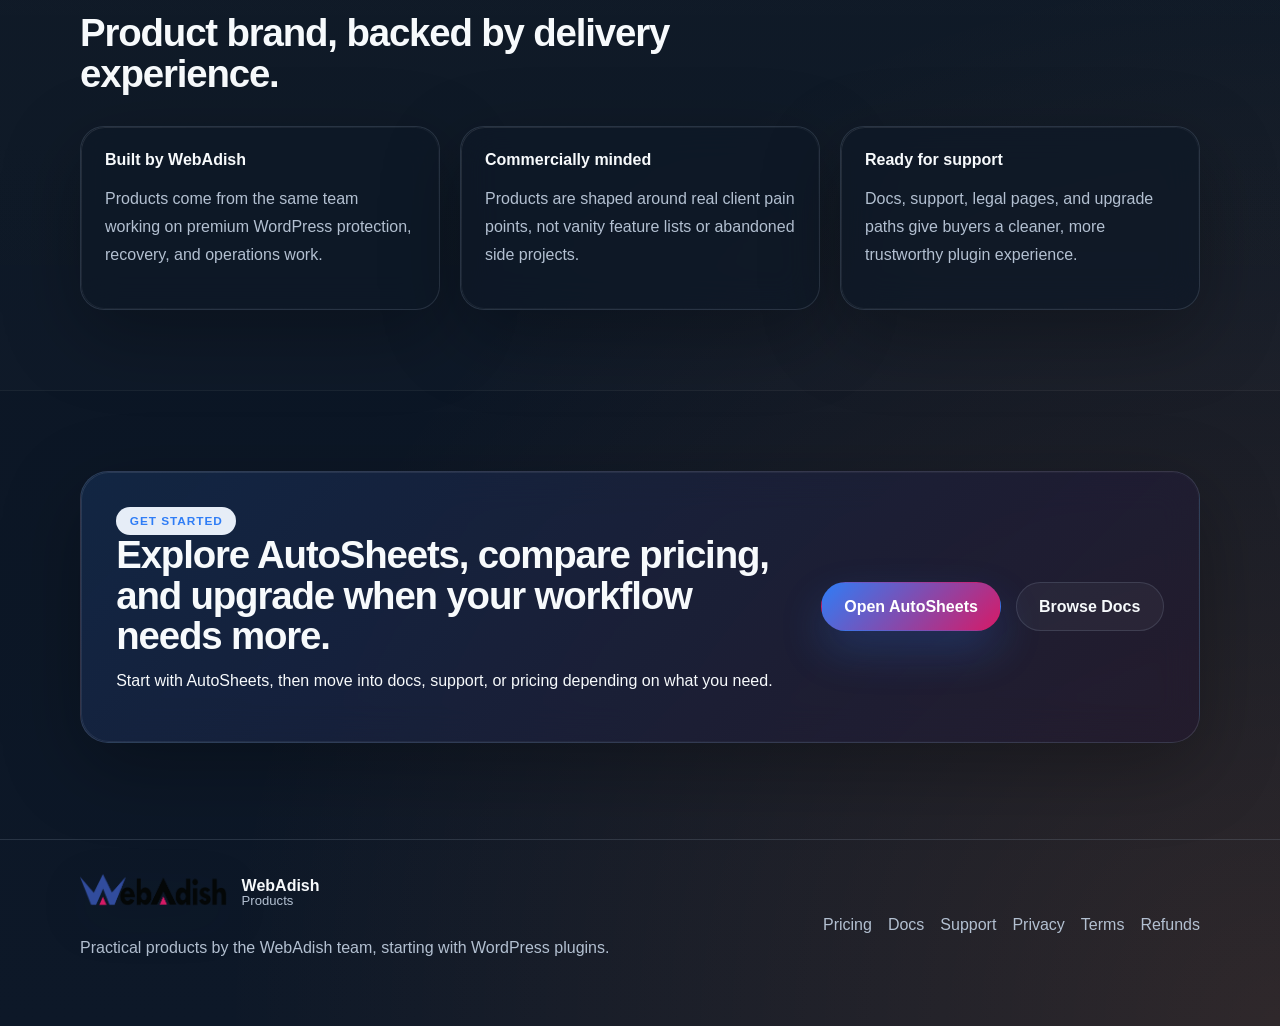
==== commit c8aa46ab: "Rebrand product site for products domain" ====
--- a/index.html
+++ b/index.html
@@ -3,10 +3,10 @@
   <head>
     <meta charset="UTF-8" />
     <meta name="viewport" content="width=device-width, initial-scale=1.0" />
-    <title>WebAdish Plugins | WordPress Plugins for Automation, Forms, and Operations</title>
+    <title>WebAdish Products | Plugins, Tools, and Productized Solutions</title>
     <meta
       name="description"
-      content="WordPress plugins by WebAdish, starting with WebAdish AutoSheets for Google Sheets for practical form automation and cleaner operational workflows."
+      content="Products by WebAdish, starting with the AutoSheets plugin for Google Sheets and designed to expand into plugins, tools, SaaS, and productized solutions."
     />
     <link rel="stylesheet" href="assets/styles.css" />
     <script defer src="assets/site.js"></script>
@@ -19,7 +19,7 @@
             <img class="brand-mark" src="assets/webadish-logo.webp" alt="WebAdish" />
             <span class="brand-text">
               <strong>WebAdish</strong>
-              <span>Plugins</span>
+              <span>Products</span>
             </span>
           </a>
           <button class="nav-toggle" type="button" aria-label="Toggle navigation" data-nav-toggle>
@@ -28,6 +28,7 @@
           </button>
           <nav class="site-nav" data-nav>
             <a href="./" data-nav-link>Home</a>
+            <a href="#plugins" data-nav-link>Plugins</a>
             <a href="pricing/" data-nav-link>Pricing</a>
             <a href="docs/" data-nav-link>Docs</a>
             <a href="support/" data-nav-link>Support</a>
@@ -41,12 +42,12 @@
         <section class="hero hero-home">
           <div class="container hero-grid">
             <div class="hero-copy">
-              <span class="eyebrow">WebAdish Plugins</span>
-              <h1>WordPress plugins built for teams that want practical automation without monthly SaaS overhead.</h1>
+              <span class="eyebrow">WebAdish Products</span>
+              <h1>Products built for teams that want practical automation, cleaner operations, and less recurring overhead.</h1>
               <p class="lead">
-                WebAdish Plugins is the product side of the WebAdish brand. We build focused WordPress tools that solve
-                real operational pain points, then support them with premium documentation, pro upgrades, and direct
-                access to the team behind the platform.
+                WebAdish Products is the product layer of the WebAdish brand. We launch focused tools, plugins, and
+                productized solutions that solve real operational pain points, then support them with premium
+                documentation, direct support, and practical upgrade paths.
               </p>
               <div class="hero-actions">
                 <a class="button primary" href="products/autosheets-google-sheets/">View AutoSheets</a>
@@ -55,11 +56,11 @@
               <div class="hero-metrics">
                 <div>
                   <strong>1</strong>
-                  <span>Launch-ready product with WordPress.org free-to-Pro path</span>
+                  <span>Launch-ready product with a WordPress.org free-to-Pro path</span>
                 </div>
                 <div>
                   <strong>6+</strong>
-                  <span>Form builders supported in the first Pro plugin</span>
+                  <span>Form builders supported in the first plugin product</span>
                 </div>
                 <div>
                   <strong>20+</strong>
@@ -74,7 +75,7 @@
                 <h2>A cleaner product experience for WordPress users who want practical automation.</h2>
                 <ul class="check-list">
                   <li>WordPress.org discovery for the free plugin</li>
-                  <li>Pro upgrade path on plugins.webadish.com</li>
+                  <li>Category-led product experience on products.webadish.com</li>
                   <li>Docs, support, pricing, and trust in one system</li>
                   <li>Built by the WebAdish team behind premium WordPress delivery</li>
                 </ul>
@@ -87,21 +88,21 @@
           <div class="container">
             <div class="section-heading">
               <span class="eyebrow">Why This Site Exists</span>
-              <h2>Keep the premium services brand clean while still growing a plugin business.</h2>
+              <h2>Keep the premium services brand clean while still growing a broader product business.</h2>
               <p>
                 webadish.com should remain your premium service brand. This subdomain becomes the product layer where
-                WordPress.org users, plugin buyers, and support traffic can live without reshaping your services
+                plugin buyers, future tool users, and support traffic can live without reshaping your services
                 positioning.
               </p>
             </div>
             <div class="three-grid">
               <article class="panel">
                 <h3>Discovery</h3>
-                <p>Free plugins get discovered on WordPress.org, then send serious users here for docs, support, and pro upgrades.</p>
+                <p>Free plugins get discovered on WordPress.org, then send serious users here for docs, support, and upgrades.</p>
               </article>
               <article class="panel">
                 <h3>Conversion</h3>
-                <p>Product pages can sell low-ticket and mid-ticket plugin subscriptions without diluting the premium consulting brand.</p>
+                <p>Product pages can sell plugins, tools, and other digital offers without diluting the premium consulting brand.</p>
               </article>
               <article class="panel">
                 <h3>Support</h3>
@@ -111,16 +112,16 @@
           </div>
         </section>
 
-        <section class="section section-alt">
+        <section class="section section-alt" id="plugins">
           <div class="container">
             <div class="section-heading">
-              <span class="eyebrow">Current Focus</span>
-              <h2>AutoSheets leads the product line.</h2>
-              <p>The first launch is built around direct WordPress form sync to Google Sheets with a free-to-Pro upgrade path.</p>
+              <span class="eyebrow">Plugins</span>
+              <h2>AutoSheets is the first plugin in the product catalog.</h2>
+              <p>The first launch is built around direct WordPress form sync to Google Sheets, with future products able to sit alongside it cleanly.</p>
             </div>
             <div class="card-grid">
               <article class="product-card featured">
-                <p class="card-tag">Featured Launch</p>
+                <p class="card-tag">Plugin</p>
                 <h3>WebAdish AutoSheets for Google Sheets</h3>
                 <p>
                   Sync Contact Form 7, WPForms, Gravity Forms, Formidable, Ninja Forms, Elementor Forms, and more to
@@ -132,19 +133,19 @@
               </article>
 
               <article class="product-card">
-                <p class="card-tag">Free Version</p>
+                <p class="card-tag">Plugin Tier</p>
                 <h3>Contact Form 7 to Sheets</h3>
                 <p>Start free with Contact Form 7, then upgrade to Pro when you need more form builders and more control.</p>
               </article>
 
               <article class="product-card">
-                <p class="card-tag">Pro Upgrade</p>
+                <p class="card-tag">Plugin Upgrade</p>
                 <h3>Multi-Form Support</h3>
                 <p>Unlock WPForms, Gravity Forms, Formidable, Ninja Forms, Elementor Forms, and Fluent Forms in one Pro plugin.</p>
               </article>
 
               <article class="product-card">
-                <p class="card-tag">Agency Value</p>
+                <p class="card-tag">Plugin License</p>
                 <h3>5-Site and Unlimited Licensing</h3>
                 <p>Give freelancers and agencies a straightforward commercial path without monthly connector fees.</p>
               </article>
@@ -155,8 +156,8 @@
         <section class="section">
           <div class="container split-layout">
             <div>
-              <span class="eyebrow">Featured Product Flow</span>
-              <h2>How the first plugin should convert.</h2>
+              <span class="eyebrow">Product Flow</span>
+              <h2>How the first plugin product should convert.</h2>
               <ol class="flow-list">
                 <li>WordPress.org introduces the free plugin and establishes trust.</li>
                 <li>This site shows the product story, screenshots, support depth, and pro features.</li>
@@ -171,8 +172,8 @@
                 <p>Premium services, case studies, retainers, recovery, trust.</p>
               </div>
               <div>
-                <strong class="big-stat">plugins.webadish.com</strong>
-                <p>AutoSheets product pages, docs, support, pricing, and upgrades.</p>
+                <strong class="big-stat">products.webadish.com</strong>
+                <p>Plugin pages, docs, support, pricing, and future product categories.</p>
               </div>
             </div>
           </div>
@@ -191,7 +192,7 @@
               </div>
               <div class="panel">
                 <strong>Commercially minded</strong>
-                <p>Plugins are shaped around real client pain points, not vanity feature lists or abandoned side projects.</p>
+                <p>Products are shaped around real client pain points, not vanity feature lists or abandoned side projects.</p>
               </div>
               <div class="panel">
                 <strong>Ready for support</strong>
@@ -225,11 +226,11 @@
               <img class="brand-mark" src="assets/webadish-logo.webp" alt="WebAdish" />
               <span class="brand-text">
                 <strong>WebAdish</strong>
-                <span>Plugins</span>
+                <span>Products</span>
               </span>
             </a>
             <p class="footer-copy">
-              Premium WordPress plugins and pro upgrades by the WebAdish team.
+              Practical products by the WebAdish team, starting with WordPress plugins.
             </p>
           </div>
           <div class="footer-links">
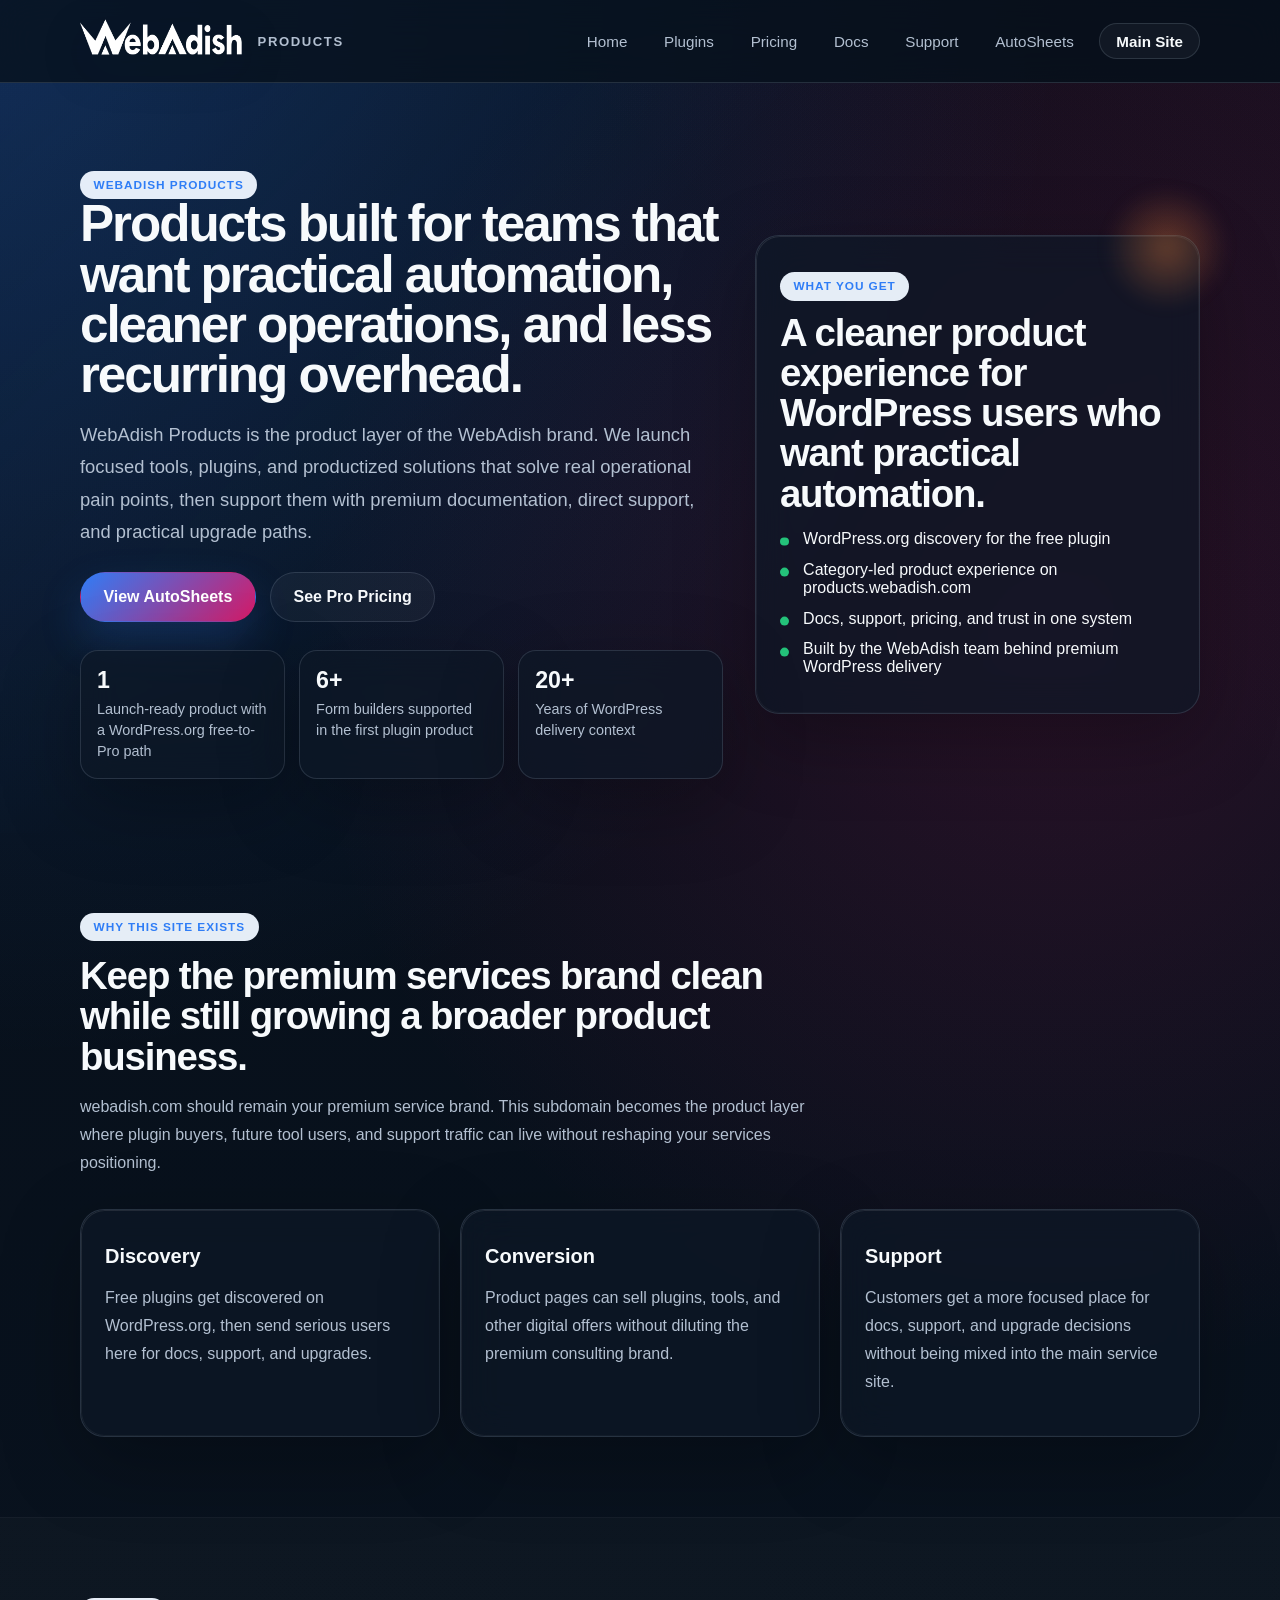
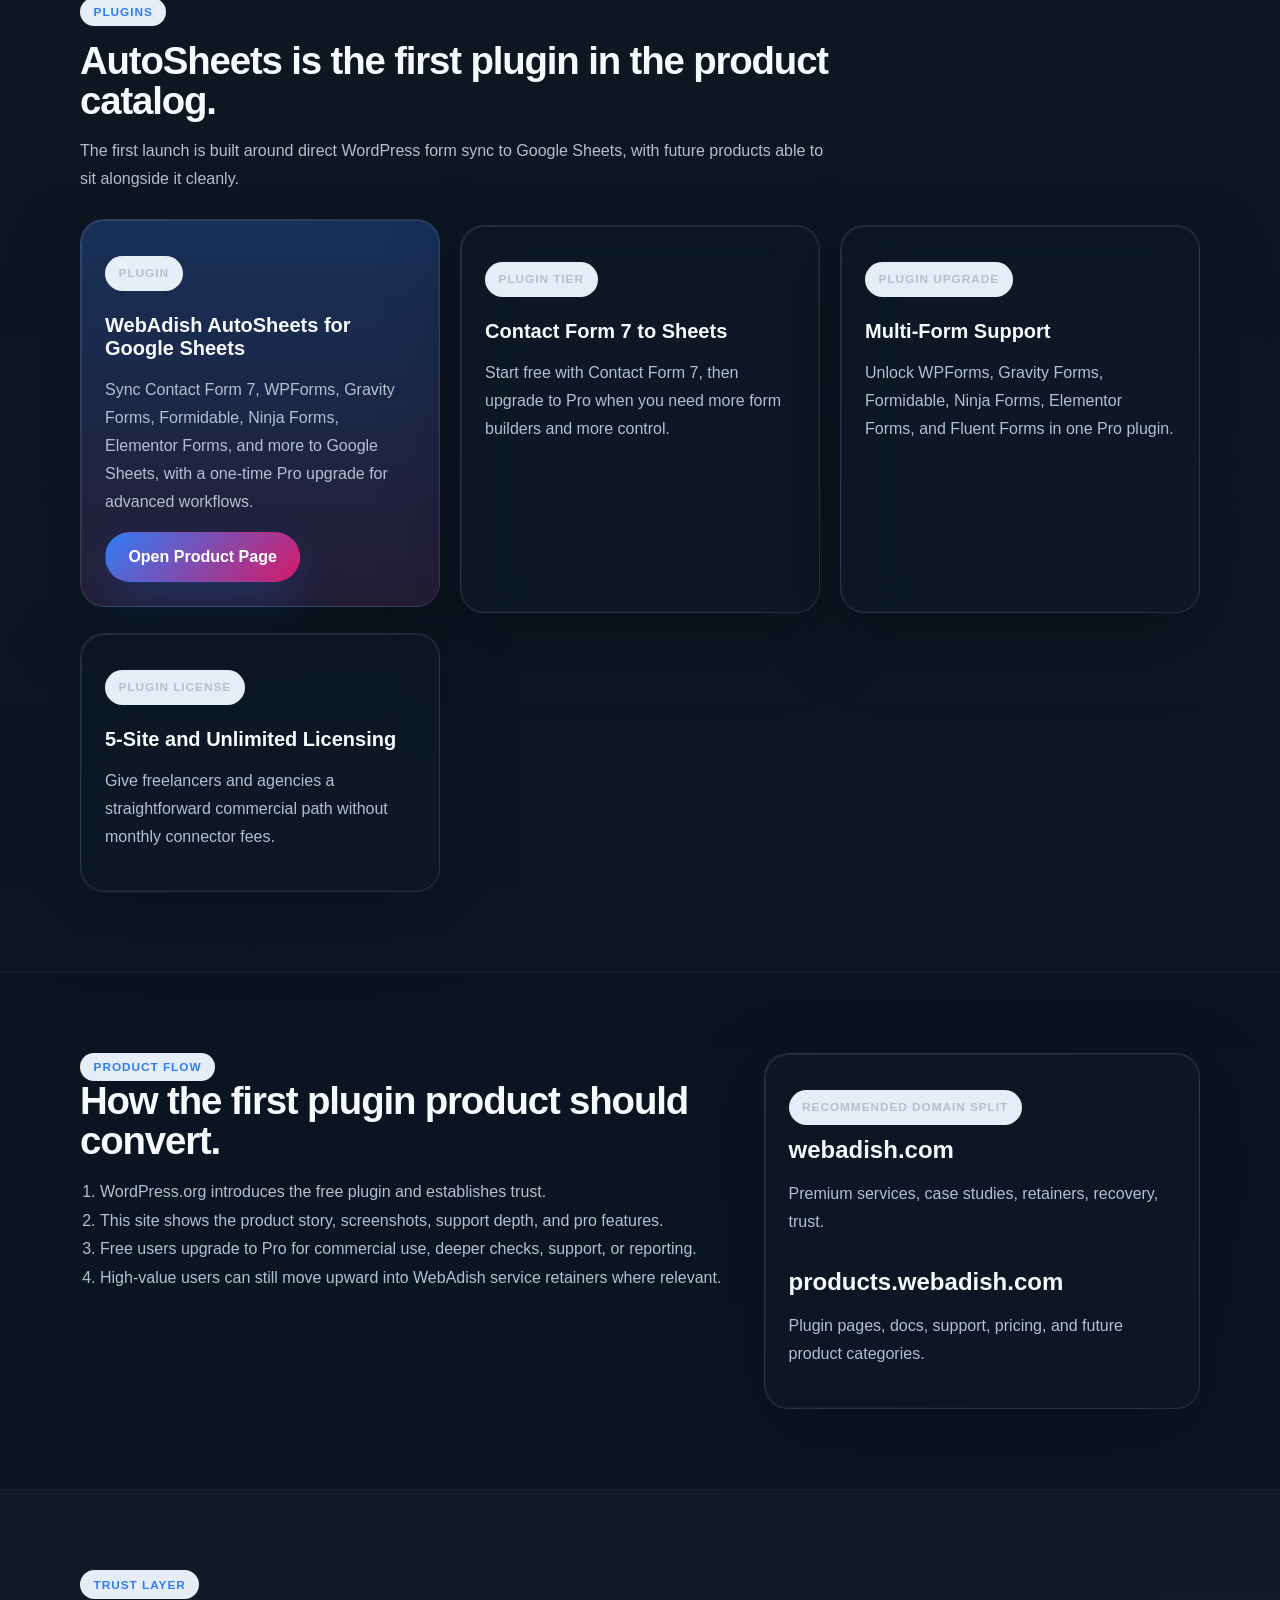
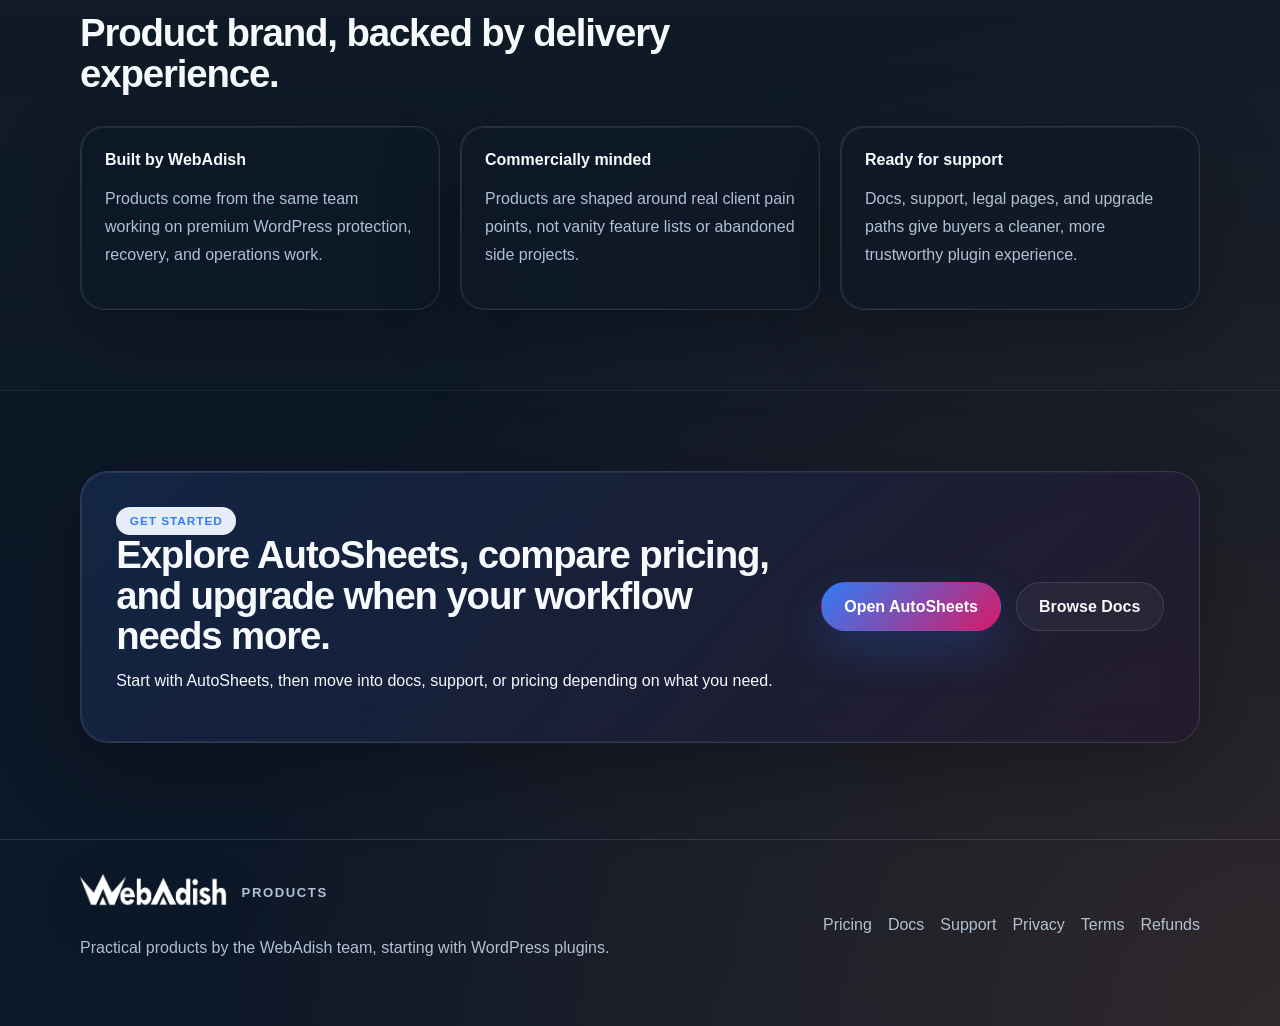
==== commit 353d1f31: "Simplify product site brand lockup" ====
--- a/index.html
+++ b/index.html
@@ -17,10 +17,7 @@
         <div class="container nav-row">
             <a class="brand" href="./">
             <img class="brand-mark" src="assets/webadish-logo.webp" alt="WebAdish" />
-            <span class="brand-text">
-              <strong>WebAdish</strong>
-              <span>Products</span>
-            </span>
+            <span class="brand-label">Products</span>
           </a>
           <button class="nav-toggle" type="button" aria-label="Toggle navigation" data-nav-toggle>
             <span></span>
@@ -224,10 +221,7 @@
           <div>
             <a class="brand footer-brand" href="./">
               <img class="brand-mark" src="assets/webadish-logo.webp" alt="WebAdish" />
-              <span class="brand-text">
-                <strong>WebAdish</strong>
-                <span>Products</span>
-              </span>
+              <span class="brand-label">Products</span>
             </a>
             <p class="footer-copy">
               Practical products by the WebAdish team, starting with WordPress plugins.
--- a/assets/styles.css
+++ b/assets/styles.css
@@ -91,22 +91,15 @@
   height: auto;
   max-width: 42vw;
   object-fit: contain;
-  filter: drop-shadow(0 12px 24px rgba(8, 17, 28, 0.22));
-}
-
-.brand-text {
-  display: flex;
-  flex-direction: column;
-  line-height: 1.05;
-}
-
-.brand-text strong {
-  font-size: 1rem;
-}
-
-.brand-text span:last-child {
+  filter: brightness(0) invert(1) drop-shadow(0 12px 24px rgba(8, 17, 28, 0.18));
+}
+
+.brand-label {
   color: var(--muted);
   font-size: 0.82rem;
+  font-weight: 700;
+  letter-spacing: 0.12em;
+  text-transform: uppercase;
 }
 
 .brand.footer-brand .brand-mark {
@@ -119,11 +112,11 @@
   }
 
   .brand-mark {
-    width: 136px;
+    width: 132px;
   }
 
   .brand.footer-brand .brand-mark {
-    width: 124px;
+    width: 118px;
   }
 }
 
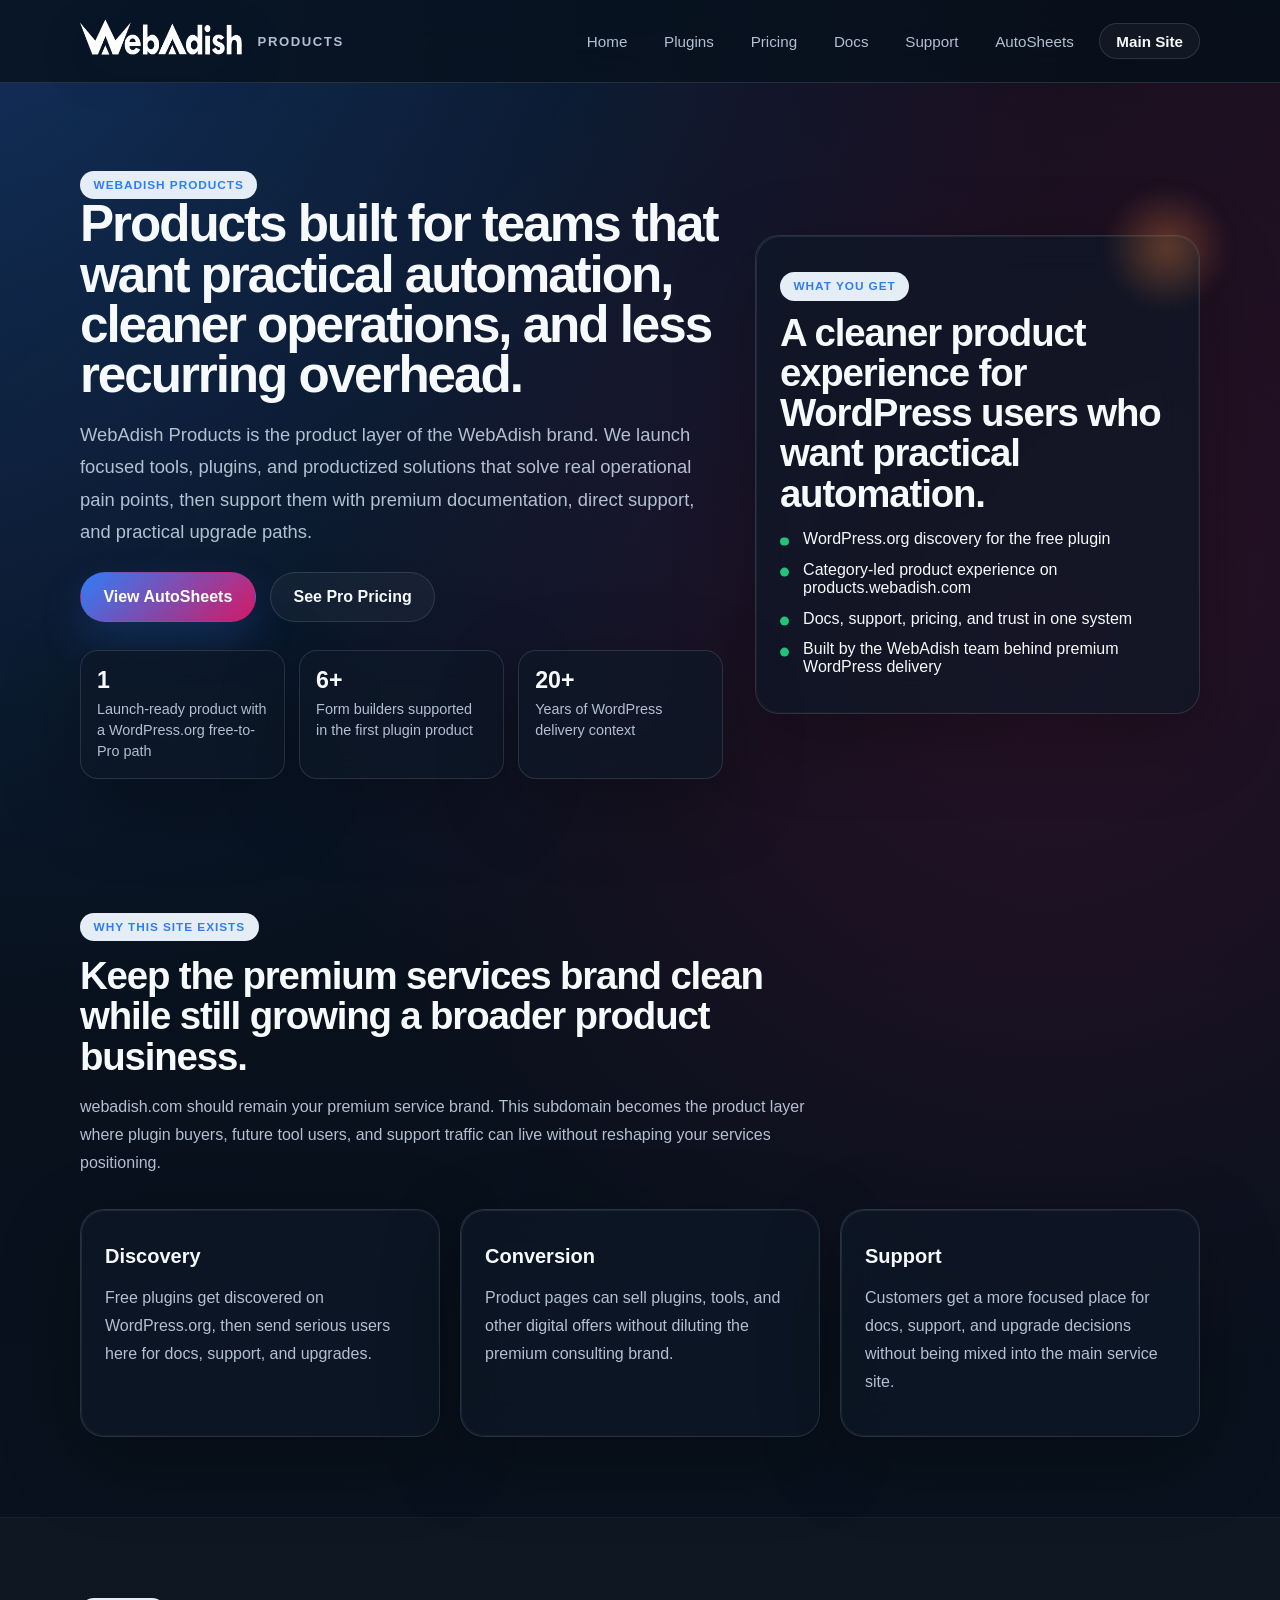
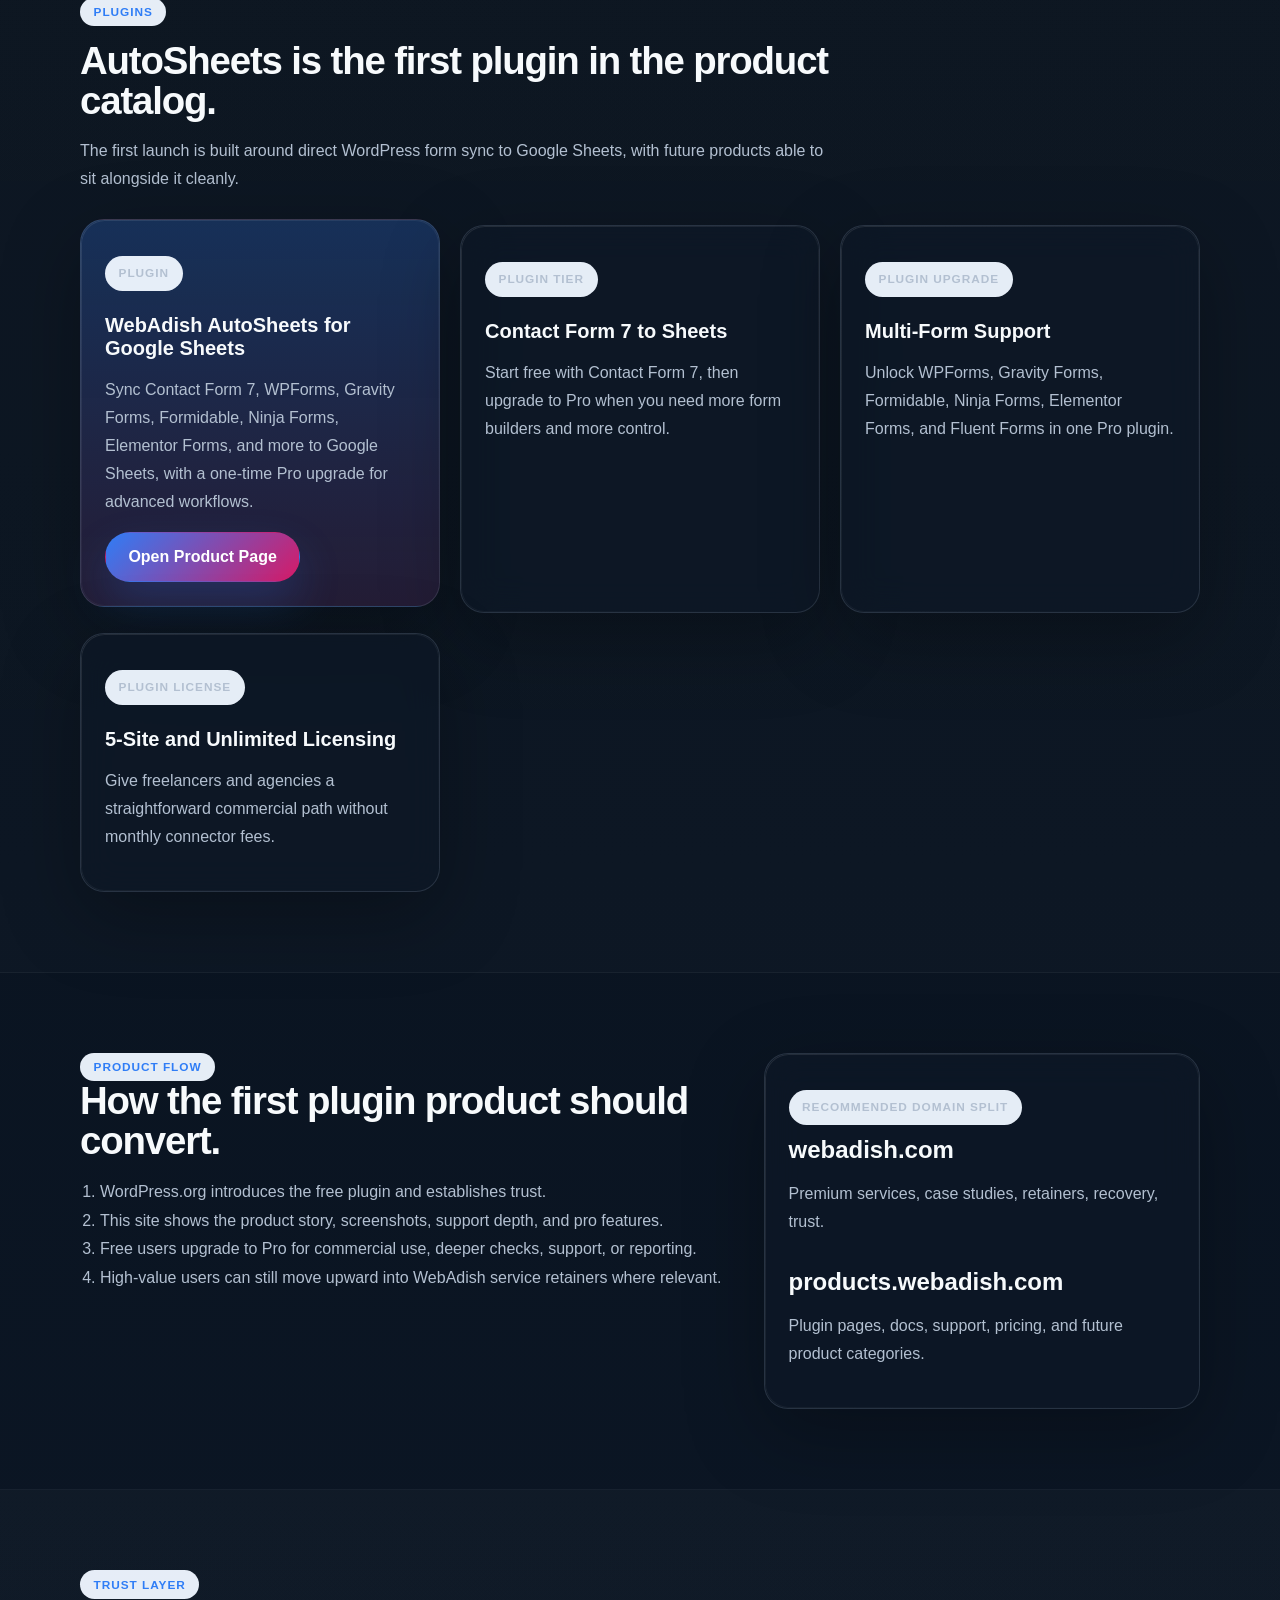
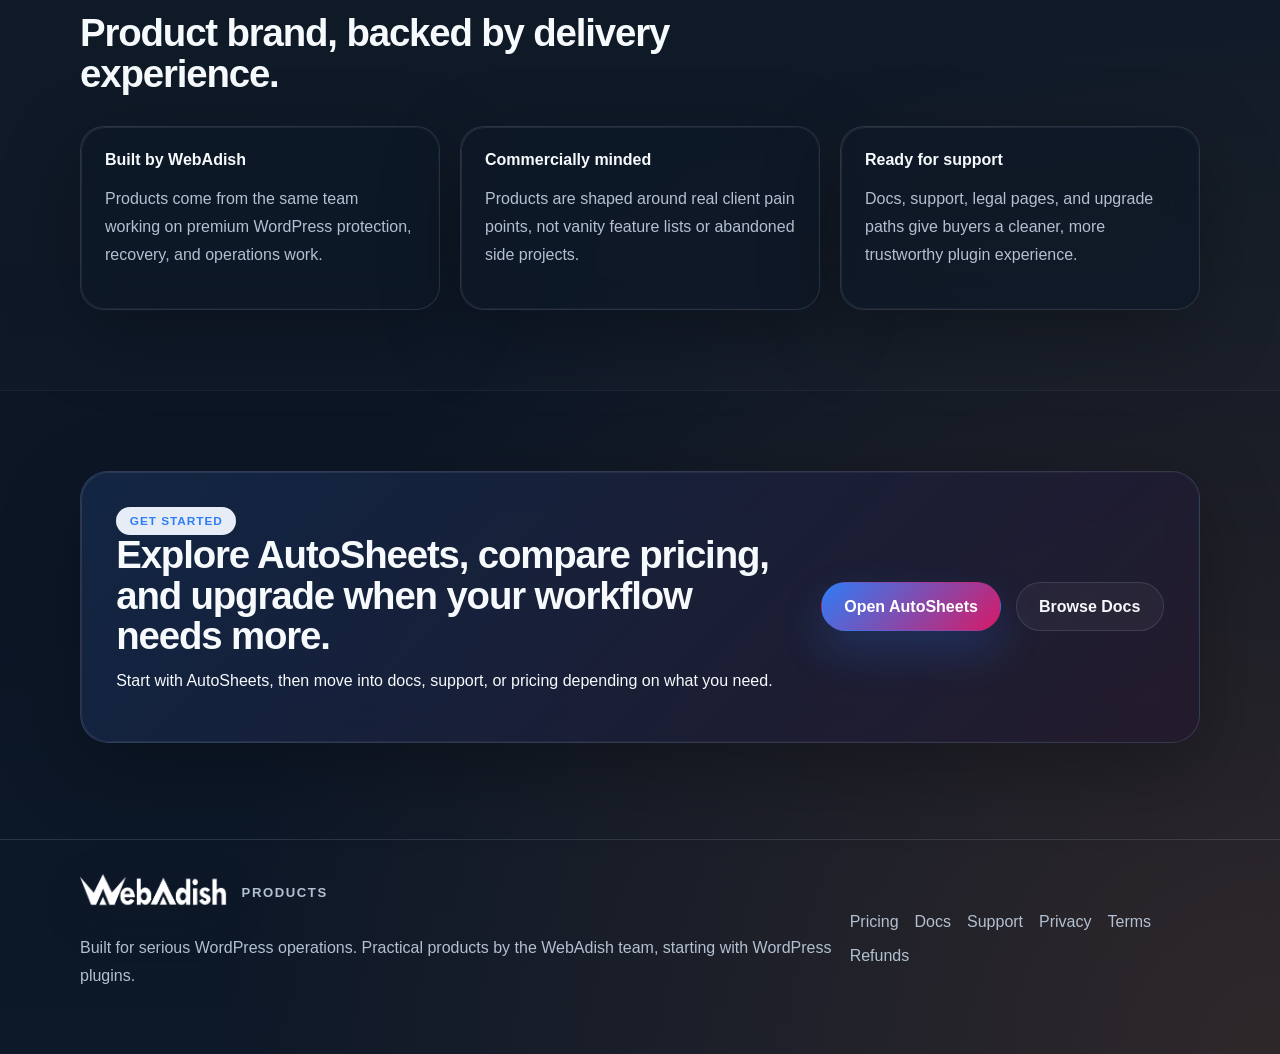
==== commit 58c6deb2: "Add shared brand tagline" ====
--- a/index.html
+++ b/index.html
@@ -224,7 +224,7 @@
               <span class="brand-label">Products</span>
             </a>
             <p class="footer-copy">
-              Practical products by the WebAdish team, starting with WordPress plugins.
+              Built for serious WordPress operations. Practical products by the WebAdish team, starting with WordPress plugins.
             </p>
           </div>
           <div class="footer-links">
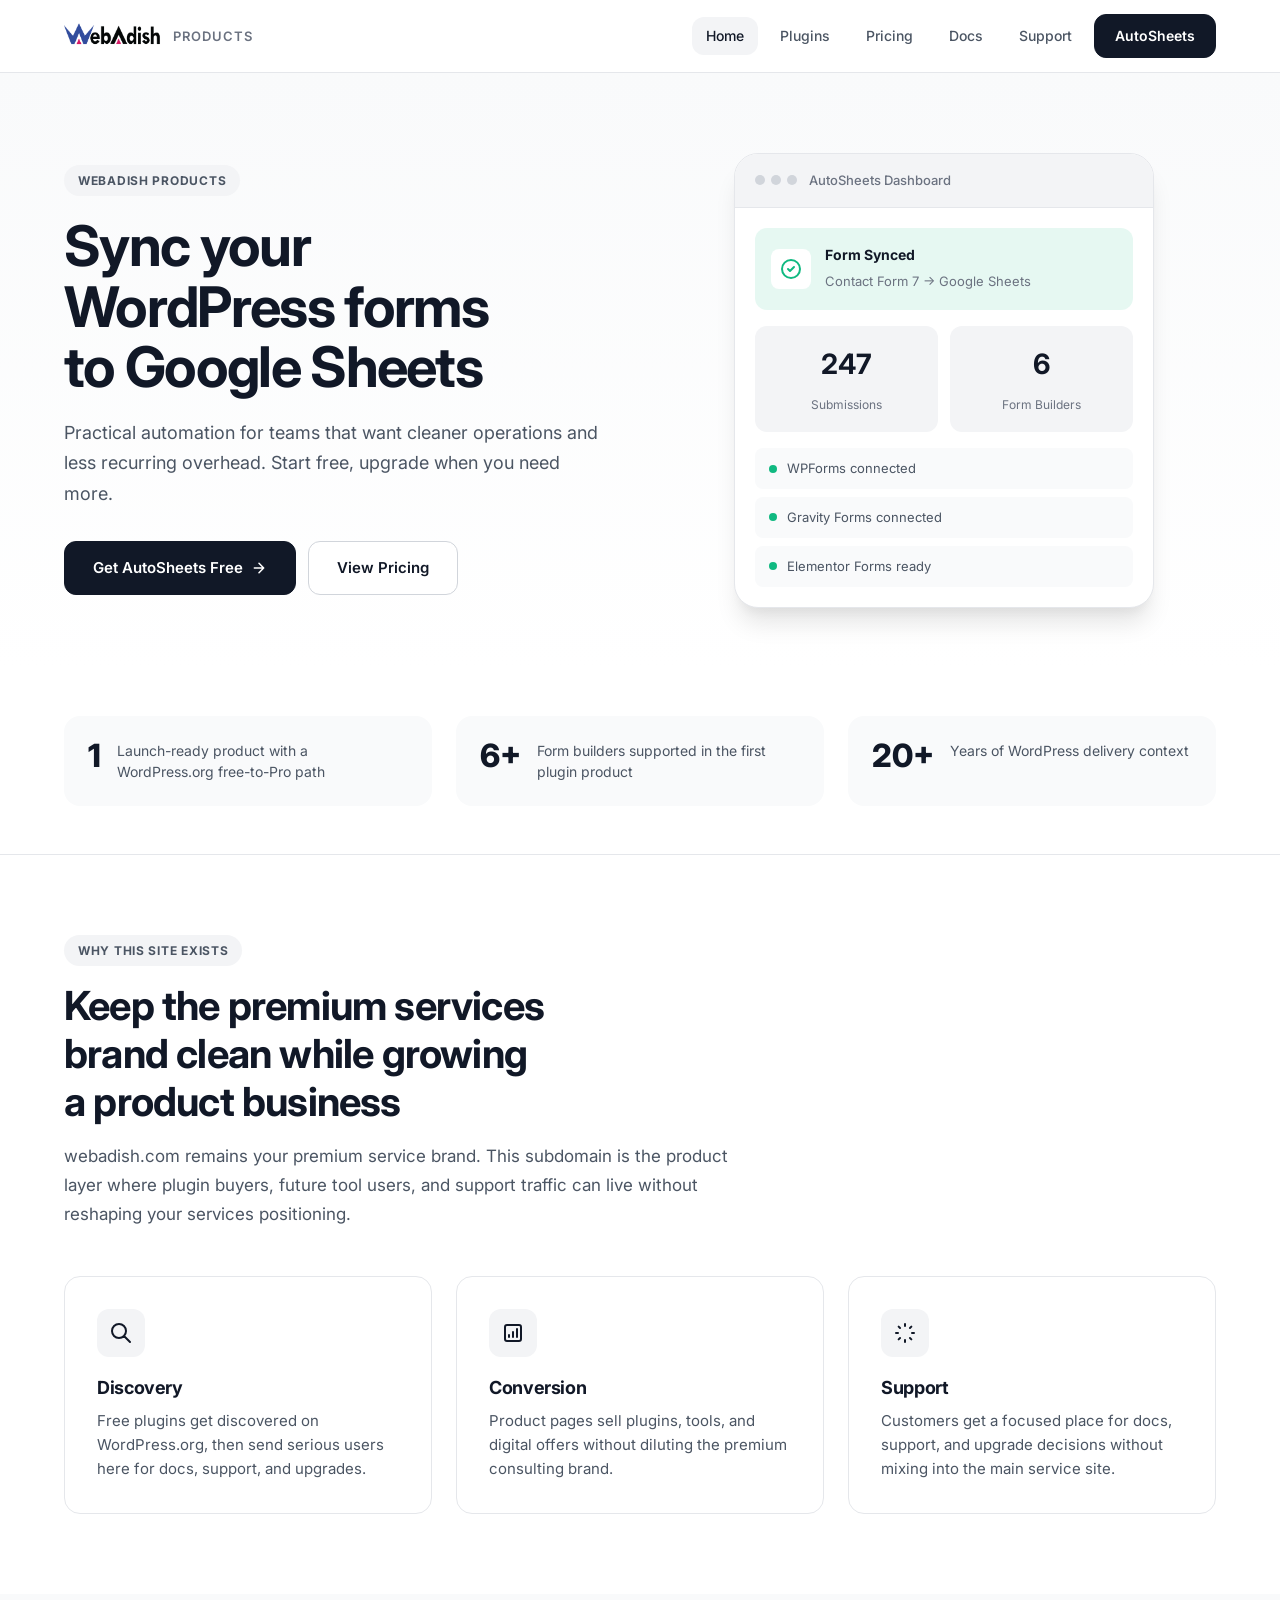
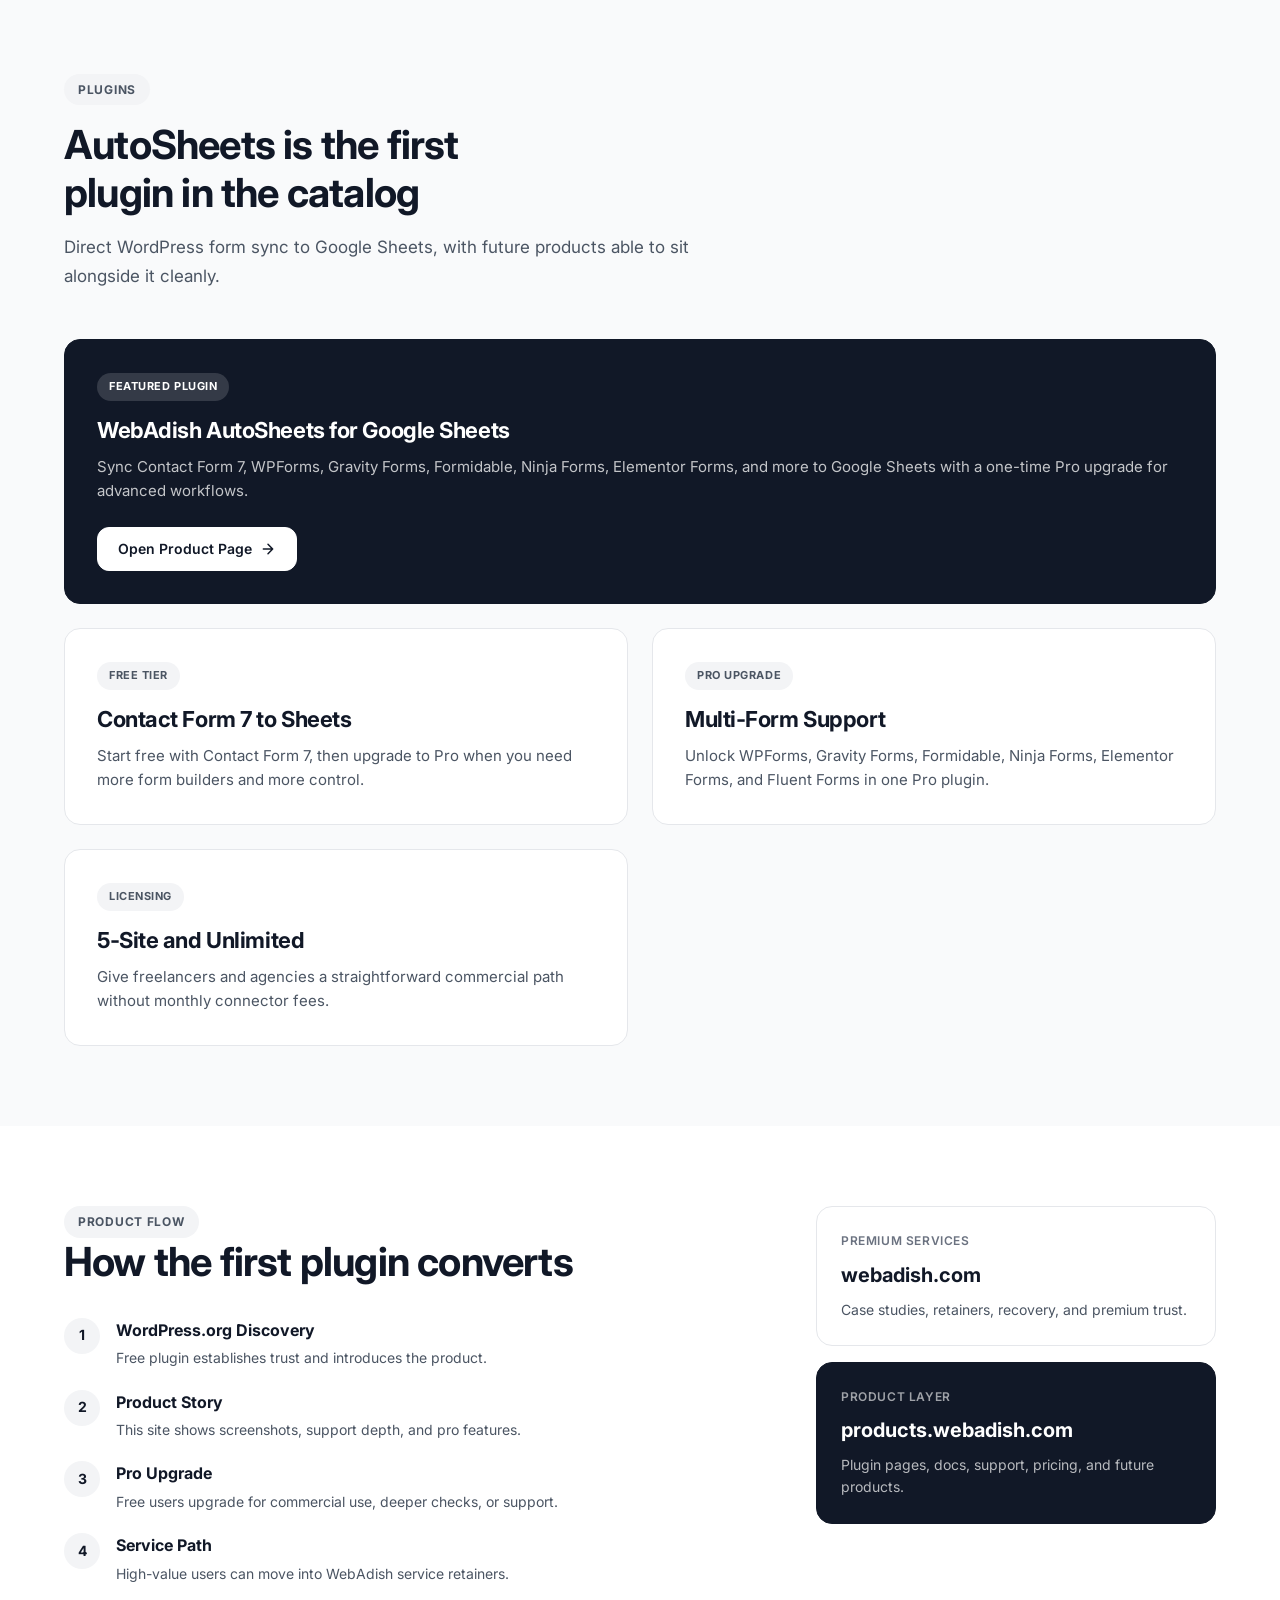
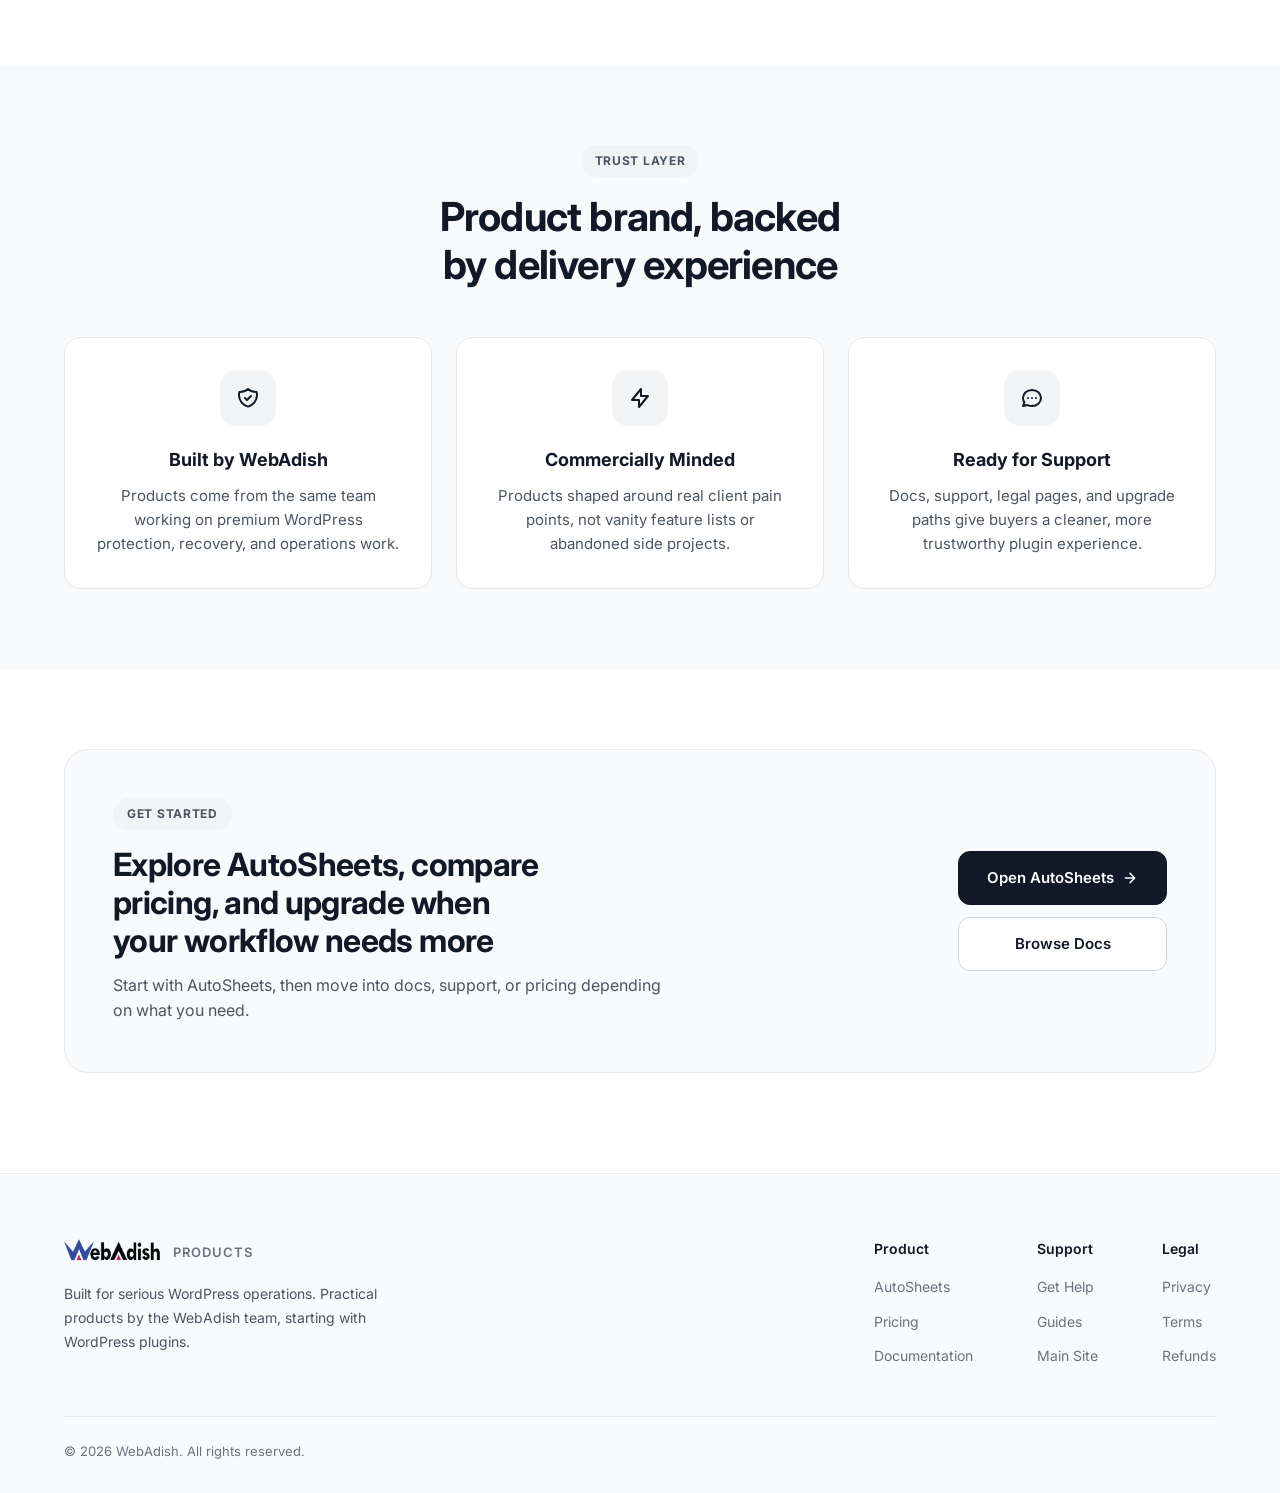
==== commit 7593cbba: "redesign website with modern, clean, and responsive layout Co-authored-by: Dilip Parmar <49611115+di" ====
--- a/index.html
+++ b/index.html
@@ -8,6 +8,9 @@
       name="description"
       content="Products by WebAdish, starting with the AutoSheets plugin for Google Sheets and designed to expand into plugins, tools, SaaS, and productized solutions."
     />
+    <link rel="preconnect" href="https://fonts.googleapis.com">
+    <link rel="preconnect" href="https://fonts.gstatic.com" crossorigin>
+    <link href="https://fonts.googleapis.com/css2?family=Inter:wght@400;500;600;700;800&display=swap" rel="stylesheet">
     <link rel="stylesheet" href="assets/styles.css" />
     <script defer src="assets/site.js"></script>
   </head>
@@ -15,225 +18,361 @@
     <div class="site-shell">
       <header class="site-header">
         <div class="container nav-row">
-            <a class="brand" href="./">
+          <a class="brand" href="./">
             <img class="brand-mark" src="assets/webadish-logo.webp" alt="WebAdish" />
             <span class="brand-label">Products</span>
           </a>
           <button class="nav-toggle" type="button" aria-label="Toggle navigation" data-nav-toggle>
             <span></span>
             <span></span>
+            <span></span>
           </button>
           <nav class="site-nav" data-nav>
-            <a href="./" data-nav-link>Home</a>
+            <a href="./" data-nav-link class="is-active">Home</a>
             <a href="#plugins" data-nav-link>Plugins</a>
             <a href="pricing/" data-nav-link>Pricing</a>
             <a href="docs/" data-nav-link>Docs</a>
             <a href="support/" data-nav-link>Support</a>
-            <a href="products/autosheets-google-sheets/" data-nav-link>AutoSheets</a>
-            <a href="https://webadish.com" class="button ghost">Main Site</a>
+            <a href="products/autosheets-google-sheets/" class="button primary">AutoSheets</a>
           </nav>
         </div>
       </header>
 
       <main>
-        <section class="hero hero-home">
-          <div class="container hero-grid">
-            <div class="hero-copy">
-              <span class="eyebrow">WebAdish Products</span>
-              <h1>Products built for teams that want practical automation, cleaner operations, and less recurring overhead.</h1>
-              <p class="lead">
-                WebAdish Products is the product layer of the WebAdish brand. We launch focused tools, plugins, and
-                productized solutions that solve real operational pain points, then support them with premium
-                documentation, direct support, and practical upgrade paths.
+        <!-- Hero Section -->
+        <section class="hero">
+          <div class="container">
+            <div class="hero-grid">
+              <div class="hero-content">
+                <span class="eyebrow">WebAdish Products</span>
+                <h1 class="hero-title">Sync your WordPress forms to Google Sheets</h1>
+                <p class="hero-description">
+                  Practical automation for teams that want cleaner operations and less recurring overhead. 
+                  Start free, upgrade when you need more.
+                </p>
+                <div class="hero-actions">
+                  <a class="button primary large" href="products/autosheets-google-sheets/">
+                    Get AutoSheets Free
+                    <svg width="16" height="16" viewBox="0 0 16 16" fill="none" xmlns="http://www.w3.org/2000/svg">
+                      <path d="M3.33337 8H12.6667M12.6667 8L8.00004 3.33334M12.6667 8L8.00004 12.6667" stroke="currentColor" stroke-width="1.5" stroke-linecap="round" stroke-linejoin="round"/>
+                    </svg>
+                  </a>
+                  <a class="button secondary large" href="pricing/">View Pricing</a>
+                </div>
+              </div>
+              <div class="hero-visual">
+                <div class="product-preview">
+                  <div class="preview-header">
+                    <div class="preview-dots">
+                      <span></span>
+                      <span></span>
+                      <span></span>
+                    </div>
+                    <span class="preview-title">AutoSheets Dashboard</span>
+                  </div>
+                  <div class="preview-body">
+                    <div class="preview-card accent">
+                      <div class="preview-icon">
+                        <svg width="24" height="24" viewBox="0 0 24 24" fill="none" xmlns="http://www.w3.org/2000/svg">
+                          <path d="M9 12L11 14L15 10M21 12C21 16.9706 16.9706 21 12 21C7.02944 21 3 16.9706 3 12C3 7.02944 7.02944 3 12 3C16.9706 3 21 7.02944 21 12Z" stroke="currentColor" stroke-width="2" stroke-linecap="round" stroke-linejoin="round"/>
+                        </svg>
+                      </div>
+                      <div>
+                        <strong>Form Synced</strong>
+                        <span>Contact Form 7 → Google Sheets</span>
+                      </div>
+                    </div>
+                    <div class="preview-row">
+                      <div class="preview-stat">
+                        <span class="stat-value">247</span>
+                        <span class="stat-label">Submissions</span>
+                      </div>
+                      <div class="preview-stat">
+                        <span class="stat-value">6</span>
+                        <span class="stat-label">Form Builders</span>
+                      </div>
+                    </div>
+                    <div class="preview-list">
+                      <div class="preview-list-item">
+                        <span class="status-dot success"></span>
+                        <span>WPForms connected</span>
+                      </div>
+                      <div class="preview-list-item">
+                        <span class="status-dot success"></span>
+                        <span>Gravity Forms connected</span>
+                      </div>
+                      <div class="preview-list-item">
+                        <span class="status-dot success"></span>
+                        <span>Elementor Forms ready</span>
+                      </div>
+                    </div>
+                  </div>
+                </div>
+              </div>
+            </div>
+          </div>
+        </section>
+
+        <!-- Stats Section -->
+        <section class="stats-section">
+          <div class="container">
+            <div class="stats-grid">
+              <div class="stat-item">
+                <span class="stat-number">1</span>
+                <span class="stat-text">Launch-ready product with a WordPress.org free-to-Pro path</span>
+              </div>
+              <div class="stat-item">
+                <span class="stat-number">6+</span>
+                <span class="stat-text">Form builders supported in the first plugin product</span>
+              </div>
+              <div class="stat-item">
+                <span class="stat-number">20+</span>
+                <span class="stat-text">Years of WordPress delivery context</span>
+              </div>
+            </div>
+          </div>
+        </section>
+
+        <!-- Why Section -->
+        <section class="section" id="why">
+          <div class="container">
+            <div class="section-header">
+              <span class="eyebrow">Why This Site Exists</span>
+              <h2 class="section-title">Keep the premium services brand clean while growing a product business</h2>
+              <p class="section-description">
+                webadish.com remains your premium service brand. This subdomain is the product layer where plugin buyers, 
+                future tool users, and support traffic can live without reshaping your services positioning.
               </p>
-              <div class="hero-actions">
-                <a class="button primary" href="products/autosheets-google-sheets/">View AutoSheets</a>
-                <a class="button secondary" href="pricing/">See Pro Pricing</a>
-              </div>
-              <div class="hero-metrics">
-                <div>
-                  <strong>1</strong>
-                  <span>Launch-ready product with a WordPress.org free-to-Pro path</span>
-                </div>
-                <div>
-                  <strong>6+</strong>
-                  <span>Form builders supported in the first plugin product</span>
-                </div>
-                <div>
-                  <strong>20+</strong>
-                  <span>Years of WordPress delivery context</span>
-                </div>
-              </div>
-            </div>
-
-            <aside class="hero-panel">
-              <div class="status-card">
-                <p class="panel-label">What You Get</p>
-                <h2>A cleaner product experience for WordPress users who want practical automation.</h2>
-                <ul class="check-list">
-                  <li>WordPress.org discovery for the free plugin</li>
-                  <li>Category-led product experience on products.webadish.com</li>
-                  <li>Docs, support, pricing, and trust in one system</li>
-                  <li>Built by the WebAdish team behind premium WordPress delivery</li>
-                </ul>
-              </div>
-            </aside>
-          </div>
-        </section>
-
-        <section class="section">
-          <div class="container">
-            <div class="section-heading">
-              <span class="eyebrow">Why This Site Exists</span>
-              <h2>Keep the premium services brand clean while still growing a broader product business.</h2>
-              <p>
-                webadish.com should remain your premium service brand. This subdomain becomes the product layer where
-                plugin buyers, future tool users, and support traffic can live without reshaping your services
-                positioning.
-              </p>
-            </div>
-            <div class="three-grid">
-              <article class="panel">
+            </div>
+            <div class="features-grid">
+              <article class="feature-card">
+                <div class="feature-icon">
+                  <svg width="24" height="24" viewBox="0 0 24 24" fill="none" xmlns="http://www.w3.org/2000/svg">
+                    <path d="M21 21L15 15M17 10C17 13.866 13.866 17 10 17C6.13401 17 3 13.866 3 10C3 6.13401 6.13401 3 10 3C13.866 3 17 6.13401 17 10Z" stroke="currentColor" stroke-width="2" stroke-linecap="round" stroke-linejoin="round"/>
+                  </svg>
+                </div>
                 <h3>Discovery</h3>
                 <p>Free plugins get discovered on WordPress.org, then send serious users here for docs, support, and upgrades.</p>
               </article>
-              <article class="panel">
+              <article class="feature-card">
+                <div class="feature-icon">
+                  <svg width="24" height="24" viewBox="0 0 24 24" fill="none" xmlns="http://www.w3.org/2000/svg">
+                    <path d="M16 8V16M12 11V16M8 14V16M6 20H18C19.1046 20 20 19.1046 20 18V6C20 4.89543 19.1046 4 18 4H6C4.89543 4 4 4.89543 4 6V18C4 19.1046 4.89543 20 6 20Z" stroke="currentColor" stroke-width="2" stroke-linecap="round" stroke-linejoin="round"/>
+                  </svg>
+                </div>
                 <h3>Conversion</h3>
-                <p>Product pages can sell plugins, tools, and other digital offers without diluting the premium consulting brand.</p>
-              </article>
-              <article class="panel">
+                <p>Product pages sell plugins, tools, and digital offers without diluting the premium consulting brand.</p>
+              </article>
+              <article class="feature-card">
+                <div class="feature-icon">
+                  <svg width="24" height="24" viewBox="0 0 24 24" fill="none" xmlns="http://www.w3.org/2000/svg">
+                    <path d="M18.364 5.63604L16.95 7.05025M7.05025 16.9497L5.63604 18.364M12 3V5M12 19V21M3 12H5M19 12H21M7.05025 7.05025L5.63604 5.63604M18.364 18.364L16.95 16.9497" stroke="currentColor" stroke-width="2" stroke-linecap="round" stroke-linejoin="round"/>
+                  </svg>
+                </div>
                 <h3>Support</h3>
-                <p>Customers get a more focused place for docs, support, and upgrade decisions without being mixed into the main service site.</p>
-              </article>
-            </div>
-          </div>
-        </section>
-
+                <p>Customers get a focused place for docs, support, and upgrade decisions without mixing into the main service site.</p>
+              </article>
+            </div>
+          </div>
+        </section>
+
+        <!-- Plugins Section -->
         <section class="section section-alt" id="plugins">
           <div class="container">
-            <div class="section-heading">
+            <div class="section-header">
               <span class="eyebrow">Plugins</span>
-              <h2>AutoSheets is the first plugin in the product catalog.</h2>
-              <p>The first launch is built around direct WordPress form sync to Google Sheets, with future products able to sit alongside it cleanly.</p>
-            </div>
-            <div class="card-grid">
+              <h2 class="section-title">AutoSheets is the first plugin in the catalog</h2>
+              <p class="section-description">
+                Direct WordPress form sync to Google Sheets, with future products able to sit alongside it cleanly.
+              </p>
+            </div>
+            <div class="products-grid">
               <article class="product-card featured">
-                <p class="card-tag">Plugin</p>
+                <span class="product-tag">Featured Plugin</span>
                 <h3>WebAdish AutoSheets for Google Sheets</h3>
                 <p>
-                  Sync Contact Form 7, WPForms, Gravity Forms, Formidable, Ninja Forms, Elementor Forms, and more to
-                  Google Sheets, with a one-time Pro upgrade for advanced workflows.
+                  Sync Contact Form 7, WPForms, Gravity Forms, Formidable, Ninja Forms, Elementor Forms, and more 
+                  to Google Sheets with a one-time Pro upgrade for advanced workflows.
                 </p>
-                <div class="card-actions">
-                  <a class="button primary" href="products/autosheets-google-sheets/">Open Product Page</a>
-                </div>
-              </article>
-
+                <a class="button primary" href="products/autosheets-google-sheets/">
+                  Open Product Page
+                  <svg width="16" height="16" viewBox="0 0 16 16" fill="none" xmlns="http://www.w3.org/2000/svg">
+                    <path d="M3.33337 8H12.6667M12.6667 8L8.00004 3.33334M12.6667 8L8.00004 12.6667" stroke="currentColor" stroke-width="1.5" stroke-linecap="round" stroke-linejoin="round"/>
+                  </svg>
+                </a>
+              </article>
               <article class="product-card">
-                <p class="card-tag">Plugin Tier</p>
+                <span class="product-tag">Free Tier</span>
                 <h3>Contact Form 7 to Sheets</h3>
                 <p>Start free with Contact Form 7, then upgrade to Pro when you need more form builders and more control.</p>
               </article>
-
               <article class="product-card">
-                <p class="card-tag">Plugin Upgrade</p>
+                <span class="product-tag">Pro Upgrade</span>
                 <h3>Multi-Form Support</h3>
                 <p>Unlock WPForms, Gravity Forms, Formidable, Ninja Forms, Elementor Forms, and Fluent Forms in one Pro plugin.</p>
               </article>
-
               <article class="product-card">
-                <p class="card-tag">Plugin License</p>
-                <h3>5-Site and Unlimited Licensing</h3>
+                <span class="product-tag">Licensing</span>
+                <h3>5-Site and Unlimited</h3>
                 <p>Give freelancers and agencies a straightforward commercial path without monthly connector fees.</p>
               </article>
             </div>
           </div>
         </section>
 
+        <!-- Flow Section -->
         <section class="section">
-          <div class="container split-layout">
-            <div>
-              <span class="eyebrow">Product Flow</span>
-              <h2>How the first plugin product should convert.</h2>
-              <ol class="flow-list">
-                <li>WordPress.org introduces the free plugin and establishes trust.</li>
-                <li>This site shows the product story, screenshots, support depth, and pro features.</li>
-                <li>Free users upgrade to Pro for commercial use, deeper checks, support, or reporting.</li>
-                <li>High-value users can still move upward into WebAdish service retainers where relevant.</li>
-              </ol>
-            </div>
-            <div class="panel stack">
-              <div>
-                <p class="panel-label">Recommended domain split</p>
-                <strong class="big-stat">webadish.com</strong>
-                <p>Premium services, case studies, retainers, recovery, trust.</p>
-              </div>
-              <div>
-                <strong class="big-stat">products.webadish.com</strong>
-                <p>Plugin pages, docs, support, pricing, and future product categories.</p>
-              </div>
-            </div>
-          </div>
-        </section>
-
+          <div class="container">
+            <div class="flow-layout">
+              <div class="flow-content">
+                <span class="eyebrow">Product Flow</span>
+                <h2 class="section-title">How the first plugin converts</h2>
+                <ol class="flow-steps">
+                  <li>
+                    <span class="step-number">1</span>
+                    <div>
+                      <strong>WordPress.org Discovery</strong>
+                      <p>Free plugin establishes trust and introduces the product.</p>
+                    </div>
+                  </li>
+                  <li>
+                    <span class="step-number">2</span>
+                    <div>
+                      <strong>Product Story</strong>
+                      <p>This site shows screenshots, support depth, and pro features.</p>
+                    </div>
+                  </li>
+                  <li>
+                    <span class="step-number">3</span>
+                    <div>
+                      <strong>Pro Upgrade</strong>
+                      <p>Free users upgrade for commercial use, deeper checks, or support.</p>
+                    </div>
+                  </li>
+                  <li>
+                    <span class="step-number">4</span>
+                    <div>
+                      <strong>Service Path</strong>
+                      <p>High-value users can move into WebAdish service retainers.</p>
+                    </div>
+                  </li>
+                </ol>
+              </div>
+              <div class="flow-sidebar">
+                <div class="domain-card">
+                  <span class="domain-label">Premium Services</span>
+                  <strong class="domain-url">webadish.com</strong>
+                  <p>Case studies, retainers, recovery, and premium trust.</p>
+                </div>
+                <div class="domain-card active">
+                  <span class="domain-label">Product Layer</span>
+                  <strong class="domain-url">products.webadish.com</strong>
+                  <p>Plugin pages, docs, support, pricing, and future products.</p>
+                </div>
+              </div>
+            </div>
+          </div>
+        </section>
+
+        <!-- Trust Section -->
         <section class="section section-alt">
           <div class="container">
-            <div class="section-heading">
+            <div class="section-header centered">
               <span class="eyebrow">Trust Layer</span>
-              <h2>Product brand, backed by delivery experience.</h2>
+              <h2 class="section-title">Product brand, backed by delivery experience</h2>
             </div>
             <div class="trust-grid">
-              <div class="panel">
+              <div class="trust-card">
+                <div class="trust-icon">
+                  <svg width="24" height="24" viewBox="0 0 24 24" fill="none" xmlns="http://www.w3.org/2000/svg">
+                    <path d="M9 12L11 14L15 10M20.6179 5.98434C20.4132 5.99472 20.2072 5.99997 20 5.99997C16.9265 5.99997 14.123 4.84453 11.9999 2.94434C9.87691 4.84446 7.07339 5.99985 4 5.99985C3.79277 5.99985 3.58678 5.9946 3.38213 5.98422C3.1327 6.94783 3 7.95842 3 9.00001C3 14.5915 6.82432 19.2898 12 20.622C17.1757 19.2898 21 14.5915 21 9.00001C21 7.95847 20.8673 6.94791 20.6179 5.98434Z" stroke="currentColor" stroke-width="2" stroke-linecap="round" stroke-linejoin="round"/>
+                  </svg>
+                </div>
                 <strong>Built by WebAdish</strong>
                 <p>Products come from the same team working on premium WordPress protection, recovery, and operations work.</p>
               </div>
-              <div class="panel">
-                <strong>Commercially minded</strong>
-                <p>Products are shaped around real client pain points, not vanity feature lists or abandoned side projects.</p>
-              </div>
-              <div class="panel">
-                <strong>Ready for support</strong>
+              <div class="trust-card">
+                <div class="trust-icon">
+                  <svg width="24" height="24" viewBox="0 0 24 24" fill="none" xmlns="http://www.w3.org/2000/svg">
+                    <path d="M13 10V3L4 14H11V21L20 10H13Z" stroke="currentColor" stroke-width="2" stroke-linecap="round" stroke-linejoin="round"/>
+                  </svg>
+                </div>
+                <strong>Commercially Minded</strong>
+                <p>Products shaped around real client pain points, not vanity feature lists or abandoned side projects.</p>
+              </div>
+              <div class="trust-card">
+                <div class="trust-icon">
+                  <svg width="24" height="24" viewBox="0 0 24 24" fill="none" xmlns="http://www.w3.org/2000/svg">
+                    <path d="M8 12H8.01M12 12H12.01M16 12H16.01M21 12C21 16.4183 16.9706 20 12 20C10.4607 20 9.01172 19.6565 7.74467 19.0511L3 20L4.39499 16.28C3.51156 15.0423 3 13.5743 3 12C3 7.58172 7.02944 4 12 4C16.9706 4 21 7.58172 21 12Z" stroke="currentColor" stroke-width="2" stroke-linecap="round" stroke-linejoin="round"/>
+                  </svg>
+                </div>
+                <strong>Ready for Support</strong>
                 <p>Docs, support, legal pages, and upgrade paths give buyers a cleaner, more trustworthy plugin experience.</p>
               </div>
             </div>
           </div>
         </section>
 
+        <!-- CTA Section -->
         <section class="section cta-section">
-          <div class="container cta-panel">
-            <div>
-              <span class="eyebrow">Get Started</span>
-              <h2>Explore AutoSheets, compare pricing, and upgrade when your workflow needs more.</h2>
-              <p>
-                Start with AutoSheets, then move into docs, support, or pricing depending on what you need.
+          <div class="container">
+            <div class="cta-card">
+              <div class="cta-content">
+                <span class="eyebrow">Get Started</span>
+                <h2 class="cta-title">Explore AutoSheets, compare pricing, and upgrade when your workflow needs more</h2>
+                <p class="cta-description">
+                  Start with AutoSheets, then move into docs, support, or pricing depending on what you need.
+                </p>
+              </div>
+              <div class="cta-actions">
+                <a class="button primary large" href="products/autosheets-google-sheets/">
+                  Open AutoSheets
+                  <svg width="16" height="16" viewBox="0 0 16 16" fill="none" xmlns="http://www.w3.org/2000/svg">
+                    <path d="M3.33337 8H12.6667M12.6667 8L8.00004 3.33334M12.6667 8L8.00004 12.6667" stroke="currentColor" stroke-width="1.5" stroke-linecap="round" stroke-linejoin="round"/>
+                  </svg>
+                </a>
+                <a class="button secondary large" href="docs/">Browse Docs</a>
+              </div>
+            </div>
+          </div>
+        </section>
+      </main>
+
+      <footer class="site-footer">
+        <div class="container">
+          <div class="footer-grid">
+            <div class="footer-brand-section">
+              <a class="brand footer-brand" href="./">
+                <img class="brand-mark" src="assets/webadish-logo.webp" alt="WebAdish" />
+                <span class="brand-label">Products</span>
+              </a>
+              <p class="footer-description">
+                Built for serious WordPress operations. Practical products by the WebAdish team, starting with WordPress plugins.
               </p>
             </div>
-            <div class="cta-actions">
-              <a class="button primary" href="products/autosheets-google-sheets/">Open AutoSheets</a>
-              <a class="button secondary" href="docs/">Browse Docs</a>
-            </div>
-          </div>
-        </section>
-      </main>
-
-      <footer class="site-footer">
-        <div class="container footer-grid">
-          <div>
-            <a class="brand footer-brand" href="./">
-              <img class="brand-mark" src="assets/webadish-logo.webp" alt="WebAdish" />
-              <span class="brand-label">Products</span>
-            </a>
-            <p class="footer-copy">
-              Built for serious WordPress operations. Practical products by the WebAdish team, starting with WordPress plugins.
-            </p>
-          </div>
-          <div class="footer-links">
-            <a href="pricing/">Pricing</a>
-            <a href="docs/">Docs</a>
-            <a href="support/">Support</a>
-            <a href="privacy-policy/">Privacy</a>
-            <a href="terms/">Terms</a>
-            <a href="refund-policy/">Refunds</a>
+            <nav class="footer-nav">
+              <div class="footer-column">
+                <strong>Product</strong>
+                <a href="products/autosheets-google-sheets/">AutoSheets</a>
+                <a href="pricing/">Pricing</a>
+                <a href="docs/">Documentation</a>
+              </div>
+              <div class="footer-column">
+                <strong>Support</strong>
+                <a href="support/">Get Help</a>
+                <a href="docs/">Guides</a>
+                <a href="https://webadish.com">Main Site</a>
+              </div>
+              <div class="footer-column">
+                <strong>Legal</strong>
+                <a href="privacy-policy/">Privacy</a>
+                <a href="terms/">Terms</a>
+                <a href="refund-policy/">Refunds</a>
+              </div>
+            </nav>
+          </div>
+          <div class="footer-bottom">
+            <p>&copy; 2026 WebAdish. All rights reserved.</p>
           </div>
         </div>
       </footer>
--- a/assets/styles.css
+++ b/assets/styles.css
@@ -1,42 +1,64 @@
+/* ============================================
+   WebAdish Products - Design System
+   ============================================ */
+
 :root {
-  --bg: #08111c;
-  --bg-soft: #0d1826;
-  --surface: rgba(11, 22, 36, 0.88);
-  --surface-strong: #101d30;
-  --surface-glass: rgba(14, 24, 39, 0.68);
-  --text: #f7fafc;
-  --muted: #b3c0d1;
-  --muted-strong: #8fa2b8;
-  --line: rgba(148, 163, 184, 0.2);
-  --primary: #2f7df6;
-  --primary-strong: #1d5fd1;
-  --primary-soft: rgba(47, 125, 246, 0.18);
-  --accent: #ff8a3d;
-  --accent-soft: rgba(255, 138, 61, 0.16);
-  --pink: #d61a67;
-  --ok: #24c27a;
-  --shadow: 0 24px 80px rgba(0, 0, 0, 0.28);
-  --radius: 24px;
-}
-
-* {
+  /* Colors */
+  --bg: #ffffff;
+  --bg-soft: #f9fafb;
+  --bg-muted: #f3f4f6;
+  --surface: #ffffff;
+  --surface-elevated: #ffffff;
+  
+  --text: #111827;
+  --text-secondary: #4b5563;
+  --text-muted: #6b7280;
+  
+  --border: #e5e7eb;
+  --border-strong: #d1d5db;
+  
+  --primary: #111827;
+  --primary-hover: #1f2937;
+  --primary-soft: rgba(17, 24, 39, 0.06);
+  
+  --accent: #10b981;
+  --accent-soft: rgba(16, 185, 129, 0.1);
+  
+  /* Spacing & Sizing */
+  --radius-sm: 8px;
+  --radius-md: 12px;
+  --radius-lg: 16px;
+  --radius-xl: 24px;
+  --radius-full: 9999px;
+  
+  /* Shadows */
+  --shadow-sm: 0 1px 2px rgba(0, 0, 0, 0.05);
+  --shadow-md: 0 4px 6px -1px rgba(0, 0, 0, 0.1), 0 2px 4px -1px rgba(0, 0, 0, 0.06);
+  --shadow-lg: 0 10px 15px -3px rgba(0, 0, 0, 0.1), 0 4px 6px -2px rgba(0, 0, 0, 0.05);
+  --shadow-xl: 0 20px 25px -5px rgba(0, 0, 0, 0.1), 0 10px 10px -5px rgba(0, 0, 0, 0.04);
+}
+
+/* ============================================
+   Base Styles
+   ============================================ */
+
+*, *::before, *::after {
   box-sizing: border-box;
 }
 
 html {
   scroll-behavior: smooth;
+  -webkit-font-smoothing: antialiased;
+  -moz-osx-font-smoothing: grayscale;
 }
 
 body {
   margin: 0;
-  font-family: "Segoe UI", "Helvetica Neue", Arial, sans-serif;
-  background:
-    radial-gradient(circle at top left, rgba(47, 125, 246, 0.22), transparent 24%),
-    radial-gradient(circle at 82% 15%, rgba(214, 26, 103, 0.16), transparent 20%),
-    radial-gradient(circle at bottom right, rgba(255, 138, 61, 0.14), transparent 24%),
-    linear-gradient(180deg, #060e18 0%, #0a1421 58%, #0d1828 100%);
+  font-family: 'Inter', -apple-system, BlinkMacSystemFont, 'Segoe UI', Roboto, sans-serif;
+  background: var(--bg);
   color: var(--text);
-  min-height: 100vh;
+  line-height: 1.6;
+  font-size: 16px;
 }
 
 a {
@@ -49,833 +71,1458 @@
   display: block;
 }
 
+h1, h2, h3, h4, h5, h6 {
+  margin: 0;
+  line-height: 1.2;
+  font-weight: 700;
+  letter-spacing: -0.02em;
+}
+
+p {
+  margin: 0;
+}
+
+/* ============================================
+   Layout
+   ============================================ */
+
 .site-shell {
   min-height: 100vh;
-  overflow: hidden;
+  display: flex;
+  flex-direction: column;
 }
 
 .container {
-  width: min(1120px, calc(100% - 2rem));
+  width: 100%;
+  max-width: 1200px;
   margin: 0 auto;
-}
-
-.narrow {
-  width: min(780px, 100%);
-}
+  padding: 0 24px;
+}
+
+/* ============================================
+   Header
+   ============================================ */
 
 .site-header {
   position: sticky;
   top: 0;
-  z-index: 20;
-  backdrop-filter: blur(18px);
-  background: rgba(8, 17, 28, 0.72);
-  border-bottom: 1px solid var(--line);
+  z-index: 100;
+  background: rgba(255, 255, 255, 0.9);
+  backdrop-filter: blur(12px);
+  border-bottom: 1px solid var(--border);
 }
 
 .nav-row {
   display: flex;
   align-items: center;
   justify-content: space-between;
-  gap: 1rem;
-  min-height: 82px;
+  gap: 24px;
+  height: 72px;
 }
 
 .brand {
-  display: inline-flex;
+  display: flex;
   align-items: center;
-  gap: 0.85rem;
+  gap: 12px;
 }
 
 .brand-mark {
-  width: 164px;
-  height: auto;
-  max-width: 42vw;
+  height: 28px;
+  width: auto;
   object-fit: contain;
-  filter: brightness(0) invert(1) drop-shadow(0 12px 24px rgba(8, 17, 28, 0.18));
 }
 
 .brand-label {
-  color: var(--muted);
-  font-size: 0.82rem;
-  font-weight: 700;
-  letter-spacing: 0.12em;
+  font-size: 13px;
+  font-weight: 600;
+  color: var(--text-muted);
   text-transform: uppercase;
-}
-
-.brand.footer-brand .brand-mark {
-  width: 148px;
-}
-
-@media (max-width: 680px) {
-  .brand {
-    gap: 0.65rem;
-  }
-
-  .brand-mark {
-    width: 132px;
-  }
-
-  .brand.footer-brand .brand-mark {
-    width: 118px;
-  }
+  letter-spacing: 0.08em;
 }
 
 .site-nav {
   display: flex;
   align-items: center;
-  gap: 0.9rem;
-}
-
-.site-nav a {
-  color: var(--muted);
-  font-size: 0.95rem;
-  padding: 0.55rem 0.7rem;
-  border-radius: 999px;
-  transition: 180ms ease;
-}
-
-.site-nav a:hover,
-.site-nav a.is-active {
+  gap: 8px;
+}
+
+.site-nav a:not(.button) {
+  padding: 8px 14px;
+  font-size: 14px;
+  font-weight: 500;
+  color: var(--text-secondary);
+  border-radius: var(--radius-md);
+  transition: all 0.15s ease;
+}
+
+.site-nav a:not(.button):hover,
+.site-nav a:not(.button).is-active {
   color: var(--text);
-  background: rgba(255, 255, 255, 0.06);
+  background: var(--bg-muted);
 }
 
 .nav-toggle {
   display: none;
-  border: 0;
+  flex-direction: column;
+  justify-content: center;
+  gap: 5px;
+  width: 44px;
+  height: 44px;
+  padding: 0;
+  border: none;
   background: transparent;
-  width: 46px;
-  height: 46px;
-  padding: 0;
+  cursor: pointer;
 }
 
 .nav-toggle span {
   display: block;
-  width: 24px;
+  width: 22px;
   height: 2px;
-  margin: 6px auto;
-  background: white;
-}
+  background: var(--text);
+  margin: 0 auto;
+  transition: all 0.2s ease;
+}
+
+/* ============================================
+   Buttons
+   ============================================ */
 
 .button {
   display: inline-flex;
   align-items: center;
   justify-content: center;
-  gap: 0.5rem;
-  border-radius: 999px;
-  padding: 0.92rem 1.4rem;
+  gap: 8px;
+  padding: 10px 20px;
+  font-size: 14px;
+  font-weight: 600;
+  border-radius: var(--radius-md);
+  border: 1px solid transparent;
+  cursor: pointer;
+  transition: all 0.15s ease;
+  white-space: nowrap;
+}
+
+.button.primary {
+  background: var(--primary);
+  color: white;
+  border-color: var(--primary);
+}
+
+.button.primary:hover {
+  background: var(--primary-hover);
+  border-color: var(--primary-hover);
+}
+
+.button.secondary {
+  background: var(--bg);
+  color: var(--text);
+  border-color: var(--border-strong);
+}
+
+.button.secondary:hover {
+  background: var(--bg-muted);
+  border-color: var(--text-muted);
+}
+
+.button.large {
+  padding: 14px 28px;
+  font-size: 15px;
+}
+
+.button svg {
+  width: 16px;
+  height: 16px;
+  flex-shrink: 0;
+}
+
+/* ============================================
+   Eyebrow / Tag
+   ============================================ */
+
+.eyebrow {
+  display: inline-flex;
+  align-items: center;
+  padding: 6px 14px;
+  font-size: 12px;
   font-weight: 700;
-  transition: 180ms ease;
-  border: 1px solid transparent;
-}
-
-.button.primary {
-  background: linear-gradient(135deg, var(--primary), var(--pink));
+  text-transform: uppercase;
+  letter-spacing: 0.06em;
+  color: var(--text-secondary);
+  background: var(--bg-muted);
+  border-radius: var(--radius-full);
+}
+
+/* ============================================
+   Hero Section
+   ============================================ */
+
+.hero {
+  padding: 80px 0 60px;
+  background: linear-gradient(180deg, var(--bg-soft) 0%, var(--bg) 100%);
+}
+
+.hero-grid {
+  display: grid;
+  grid-template-columns: 1fr 1fr;
+  gap: 64px;
+  align-items: center;
+}
+
+.hero-content {
+  max-width: 560px;
+}
+
+.hero-content .eyebrow {
+  margin-bottom: 20px;
+}
+
+.hero-title {
+  font-size: clamp(36px, 5vw, 56px);
+  line-height: 1.08;
+  letter-spacing: -0.03em;
+  margin-bottom: 20px;
+  text-wrap: balance;
+}
+
+.hero-description {
+  font-size: 18px;
+  line-height: 1.7;
+  color: var(--text-secondary);
+  margin-bottom: 32px;
+}
+
+.hero-actions {
+  display: flex;
+  flex-wrap: wrap;
+  gap: 12px;
+}
+
+/* Hero Visual */
+.hero-visual {
+  display: flex;
+  justify-content: center;
+}
+
+.product-preview {
+  width: 100%;
+  max-width: 420px;
+  background: var(--surface);
+  border: 1px solid var(--border);
+  border-radius: var(--radius-xl);
+  box-shadow: var(--shadow-xl);
+  overflow: hidden;
+}
+
+.preview-header {
+  display: flex;
+  align-items: center;
+  gap: 12px;
+  padding: 16px 20px;
+  background: var(--bg-muted);
+  border-bottom: 1px solid var(--border);
+}
+
+.preview-dots {
+  display: flex;
+  gap: 6px;
+}
+
+.preview-dots span {
+  width: 10px;
+  height: 10px;
+  border-radius: 50%;
+  background: var(--border-strong);
+}
+
+.preview-title {
+  font-size: 13px;
+  font-weight: 500;
+  color: var(--text-muted);
+}
+
+.preview-body {
+  padding: 20px;
+  display: flex;
+  flex-direction: column;
+  gap: 16px;
+}
+
+.preview-card {
+  display: flex;
+  align-items: center;
+  gap: 14px;
+  padding: 16px;
+  background: var(--accent-soft);
+  border-radius: var(--radius-md);
+}
+
+.preview-card .preview-icon {
+  width: 40px;
+  height: 40px;
+  display: flex;
+  align-items: center;
+  justify-content: center;
+  background: white;
+  border-radius: var(--radius-sm);
+  color: var(--accent);
+}
+
+.preview-card strong {
+  display: block;
+  font-size: 14px;
+  margin-bottom: 2px;
+}
+
+.preview-card span {
+  font-size: 13px;
+  color: var(--text-muted);
+}
+
+.preview-row {
+  display: grid;
+  grid-template-columns: 1fr 1fr;
+  gap: 12px;
+}
+
+.preview-stat {
+  padding: 16px;
+  background: var(--bg-muted);
+  border-radius: var(--radius-md);
+  text-align: center;
+}
+
+.stat-value {
+  display: block;
+  font-size: 28px;
+  font-weight: 700;
+  color: var(--text);
+  margin-bottom: 4px;
+}
+
+.stat-label {
+  font-size: 12px;
+  color: var(--text-muted);
+}
+
+.preview-list {
+  display: flex;
+  flex-direction: column;
+  gap: 8px;
+}
+
+.preview-list-item {
+  display: flex;
+  align-items: center;
+  gap: 10px;
+  padding: 10px 14px;
+  background: var(--bg-soft);
+  border-radius: var(--radius-sm);
+  font-size: 13px;
+  color: var(--text-secondary);
+}
+
+.status-dot {
+  width: 8px;
+  height: 8px;
+  border-radius: 50%;
+  flex-shrink: 0;
+}
+
+.status-dot.success {
+  background: var(--accent);
+}
+
+/* ============================================
+   Stats Section
+   ============================================ */
+
+.stats-section {
+  padding: 48px 0;
+  border-bottom: 1px solid var(--border);
+}
+
+.stats-grid {
+  display: grid;
+  grid-template-columns: repeat(3, 1fr);
+  gap: 24px;
+}
+
+.stat-item {
+  display: flex;
+  align-items: flex-start;
+  gap: 16px;
+  padding: 24px;
+  background: var(--bg-soft);
+  border-radius: var(--radius-lg);
+}
+
+.stat-number {
+  font-size: 32px;
+  font-weight: 800;
+  color: var(--text);
+  line-height: 1;
+}
+
+.stat-text {
+  font-size: 14px;
+  color: var(--text-secondary);
+  line-height: 1.5;
+}
+
+/* ============================================
+   Section Styles
+   ============================================ */
+
+.section {
+  padding: 80px 0;
+}
+
+.section-alt {
+  background: var(--bg-soft);
+}
+
+.section-header {
+  max-width: 680px;
+  margin-bottom: 48px;
+}
+
+.section-header.centered {
+  text-align: center;
+  margin-left: auto;
+  margin-right: auto;
+}
+
+.section-header .eyebrow {
+  margin-bottom: 16px;
+}
+
+.section-title {
+  font-size: clamp(28px, 4vw, 40px);
+  margin-bottom: 16px;
+  text-wrap: balance;
+}
+
+.section-description {
+  font-size: 17px;
+  line-height: 1.7;
+  color: var(--text-secondary);
+}
+
+/* ============================================
+   Features Grid
+   ============================================ */
+
+.features-grid {
+  display: grid;
+  grid-template-columns: repeat(3, 1fr);
+  gap: 24px;
+}
+
+.feature-card {
+  padding: 32px;
+  background: var(--surface);
+  border: 1px solid var(--border);
+  border-radius: var(--radius-lg);
+  transition: all 0.2s ease;
+}
+
+.feature-card:hover {
+  border-color: var(--border-strong);
+  box-shadow: var(--shadow-md);
+}
+
+.feature-icon {
+  width: 48px;
+  height: 48px;
+  display: flex;
+  align-items: center;
+  justify-content: center;
+  background: var(--bg-muted);
+  border-radius: var(--radius-md);
+  color: var(--text);
+  margin-bottom: 20px;
+}
+
+.feature-card h3 {
+  font-size: 18px;
+  margin-bottom: 10px;
+}
+
+.feature-card p {
+  font-size: 15px;
+  line-height: 1.6;
+  color: var(--text-secondary);
+}
+
+/* ============================================
+   Products Grid
+   ============================================ */
+
+.products-grid {
+  display: grid;
+  grid-template-columns: repeat(2, 1fr);
+  gap: 24px;
+}
+
+.product-card {
+  padding: 32px;
+  background: var(--surface);
+  border: 1px solid var(--border);
+  border-radius: var(--radius-lg);
+  transition: all 0.2s ease;
+}
+
+.product-card:hover {
+  border-color: var(--border-strong);
+  box-shadow: var(--shadow-md);
+}
+
+.product-card.featured {
+  grid-column: span 2;
+  background: var(--text);
   color: white;
-  box-shadow: 0 20px 44px rgba(47, 125, 246, 0.22);
-}
-
-.button.primary:hover {
-  transform: translateY(-1px);
-}
-
-.button.secondary,
-.button.ghost {
-  background: rgba(255, 255, 255, 0.04);
-  border-color: var(--line);
+  border-color: var(--text);
+}
+
+.product-card.featured .product-tag {
+  background: rgba(255, 255, 255, 0.15);
+  color: white;
+}
+
+.product-card.featured p {
+  color: rgba(255, 255, 255, 0.75);
+}
+
+.product-card.featured .button.primary {
+  background: white;
   color: var(--text);
-}
-
-.hero {
+  border-color: white;
+}
+
+.product-card.featured .button.primary:hover {
+  background: var(--bg-muted);
+}
+
+.product-tag {
+  display: inline-flex;
+  padding: 5px 12px;
+  font-size: 11px;
+  font-weight: 700;
+  text-transform: uppercase;
+  letter-spacing: 0.05em;
+  color: var(--text-secondary);
+  background: var(--bg-muted);
+  border-radius: var(--radius-full);
+  margin-bottom: 16px;
+}
+
+.product-card h3 {
+  font-size: 22px;
+  margin-bottom: 12px;
+}
+
+.product-card p {
+  font-size: 15px;
+  line-height: 1.6;
+  color: var(--text-secondary);
+  margin-bottom: 24px;
+}
+
+.product-card:not(.featured) p {
+  margin-bottom: 0;
+}
+
+/* ============================================
+   Flow Section
+   ============================================ */
+
+.flow-layout {
+  display: grid;
+  grid-template-columns: 1fr 400px;
+  gap: 48px;
+  align-items: start;
+}
+
+.flow-content .section-title {
+  margin-bottom: 32px;
+}
+
+.flow-steps {
+  list-style: none;
+  padding: 0;
+  margin: 0;
+  display: flex;
+  flex-direction: column;
+  gap: 20px;
+}
+
+.flow-steps li {
+  display: flex;
+  gap: 16px;
+  align-items: flex-start;
+}
+
+.step-number {
+  width: 36px;
+  height: 36px;
+  display: flex;
+  align-items: center;
+  justify-content: center;
+  background: var(--bg-muted);
+  border-radius: var(--radius-full);
+  font-size: 14px;
+  font-weight: 700;
+  color: var(--text);
+  flex-shrink: 0;
+}
+
+.flow-steps strong {
+  display: block;
+  font-size: 16px;
+  margin-bottom: 4px;
+}
+
+.flow-steps p {
+  font-size: 14px;
+  color: var(--text-secondary);
+}
+
+.flow-sidebar {
+  display: flex;
+  flex-direction: column;
+  gap: 16px;
+}
+
+.domain-card {
+  padding: 24px;
+  background: var(--surface);
+  border: 1px solid var(--border);
+  border-radius: var(--radius-lg);
+}
+
+.domain-card.active {
+  background: var(--text);
+  color: white;
+  border-color: var(--text);
+}
+
+.domain-card.active p {
+  color: rgba(255, 255, 255, 0.7);
+}
+
+.domain-label {
+  display: block;
+  font-size: 12px;
+  font-weight: 600;
+  text-transform: uppercase;
+  letter-spacing: 0.05em;
+  color: var(--text-muted);
+  margin-bottom: 8px;
+}
+
+.domain-card.active .domain-label {
+  color: rgba(255, 255, 255, 0.6);
+}
+
+.domain-url {
+  display: block;
+  font-size: 20px;
+  margin-bottom: 8px;
+}
+
+.domain-card p {
+  font-size: 14px;
+  color: var(--text-secondary);
+}
+
+/* ============================================
+   Trust Grid
+   ============================================ */
+
+.trust-grid {
+  display: grid;
+  grid-template-columns: repeat(3, 1fr);
+  gap: 24px;
+}
+
+.trust-card {
+  padding: 32px;
+  background: var(--surface);
+  border: 1px solid var(--border);
+  border-radius: var(--radius-lg);
+  text-align: center;
+}
+
+.trust-icon {
+  width: 56px;
+  height: 56px;
+  display: flex;
+  align-items: center;
+  justify-content: center;
+  background: var(--bg-muted);
+  border-radius: var(--radius-lg);
+  color: var(--text);
+  margin: 0 auto 20px;
+}
+
+.trust-card strong {
+  display: block;
+  font-size: 18px;
+  margin-bottom: 10px;
+}
+
+.trust-card p {
+  font-size: 15px;
+  line-height: 1.6;
+  color: var(--text-secondary);
+}
+
+/* ============================================
+   CTA Section
+   ============================================ */
+
+.cta-section {
+  padding-bottom: 100px;
+}
+
+.cta-card {
+  display: flex;
+  align-items: center;
+  justify-content: space-between;
+  gap: 48px;
+  padding: 48px;
+  background: var(--bg-soft);
+  border: 1px solid var(--border);
+  border-radius: var(--radius-xl);
+}
+
+.cta-content {
+  max-width: 560px;
+}
+
+.cta-content .eyebrow {
+  margin-bottom: 16px;
+}
+
+.cta-title {
+  font-size: clamp(24px, 3vw, 32px);
+  margin-bottom: 12px;
+  text-wrap: balance;
+}
+
+.cta-description {
+  font-size: 16px;
+  color: var(--text-secondary);
+}
+
+.cta-actions {
+  display: flex;
+  flex-direction: column;
+  gap: 12px;
+  flex-shrink: 0;
+}
+
+/* ============================================
+   Footer
+   ============================================ */
+
+.site-footer {
+  margin-top: auto;
+  padding: 64px 0 32px;
+  background: var(--bg-soft);
+  border-top: 1px solid var(--border);
+}
+
+.footer-grid {
+  display: grid;
+  grid-template-columns: 1fr auto;
+  gap: 64px;
+}
+
+.footer-brand-section {
+  max-width: 320px;
+}
+
+.footer-brand {
+  margin-bottom: 16px;
+}
+
+.footer-description {
+  font-size: 14px;
+  line-height: 1.7;
+  color: var(--text-secondary);
+}
+
+.footer-nav {
+  display: flex;
+  gap: 64px;
+}
+
+.footer-column {
+  display: flex;
+  flex-direction: column;
+  gap: 12px;
+}
+
+.footer-column strong {
+  font-size: 14px;
+  font-weight: 600;
+  color: var(--text);
+  margin-bottom: 4px;
+}
+
+.footer-column a {
+  font-size: 14px;
+  color: var(--text-muted);
+  transition: color 0.15s ease;
+}
+
+.footer-column a:hover {
+  color: var(--text);
+}
+
+.footer-bottom {
+  margin-top: 48px;
+  padding-top: 24px;
+  border-top: 1px solid var(--border);
+}
+
+.footer-bottom p {
+  font-size: 13px;
+  color: var(--text-muted);
+}
+
+/* ============================================
+   Responsive Design
+   ============================================ */
+
+@media (max-width: 1024px) {
+  .hero-grid {
+    grid-template-columns: 1fr;
+    gap: 48px;
+  }
+  
+  .hero-visual {
+    order: -1;
+  }
+  
+  .hero-content {
+    max-width: 100%;
+    text-align: center;
+  }
+  
+  .hero-actions {
+    justify-content: center;
+  }
+  
+  .flow-layout {
+    grid-template-columns: 1fr;
+    gap: 32px;
+  }
+  
+  .footer-grid {
+    grid-template-columns: 1fr;
+    gap: 48px;
+  }
+}
+
+@media (max-width: 768px) {
+  .nav-toggle {
+    display: flex;
+  }
+  
+  .site-nav {
+    position: absolute;
+    top: 100%;
+    left: 16px;
+    right: 16px;
+    flex-direction: column;
+    align-items: stretch;
+    padding: 16px;
+    background: var(--surface);
+    border: 1px solid var(--border);
+    border-radius: var(--radius-lg);
+    box-shadow: var(--shadow-xl);
+    display: none;
+  }
+  
+  .site-nav.is-open {
+    display: flex;
+  }
+  
+  .site-nav a:not(.button) {
+    padding: 12px 16px;
+    text-align: center;
+  }
+  
+  .site-nav .button {
+    margin-top: 8px;
+  }
+  
+  .hero {
+    padding: 48px 0;
+  }
+  
+  .features-grid,
+  .trust-grid,
+  .stats-grid {
+    grid-template-columns: 1fr;
+  }
+  
+  .products-grid {
+    grid-template-columns: 1fr;
+  }
+  
+  .product-card.featured {
+    grid-column: span 1;
+  }
+  
+  .cta-card {
+    flex-direction: column;
+    text-align: center;
+    padding: 32px;
+  }
+  
+  .cta-actions {
+    flex-direction: row;
+    flex-wrap: wrap;
+    justify-content: center;
+  }
+  
+  .footer-nav {
+    flex-wrap: wrap;
+    gap: 32px;
+  }
+}
+
+@media (max-width: 480px) {
+  .container {
+    padding: 0 16px;
+  }
+  
+  .hero-actions {
+    flex-direction: column;
+  }
+  
+  .hero-actions .button {
+    width: 100%;
+  }
+  
+  .preview-row {
+    grid-template-columns: 1fr;
+  }
+  
+  .button.large {
+    padding: 12px 24px;
+    font-size: 14px;
+  }
+}
+
+/* ============================================
+   Legal / Docs Pages
+   ============================================ */
+
+.legal-shell .section,
+.doc-shell {
+  min-height: calc(100vh - 72px);
+}
+
+.legal-copy,
+.doc-content {
+  background: var(--surface);
+  border: 1px solid var(--border);
+  border-radius: var(--radius-xl);
+  padding: 40px;
+  box-shadow: var(--shadow-md);
+}
+
+.legal-copy h1,
+.doc-shell h1 {
+  font-size: clamp(28px, 4vw, 40px);
+  margin-bottom: 16px;
+}
+
+.legal-copy h2,
+.doc-section h2 {
+  font-size: 22px;
+  margin: 32px 0 12px;
+}
+
+.legal-copy h3,
+.doc-section h3 {
+  font-size: 18px;
+  margin: 24px 0 8px;
+}
+
+.legal-copy p,
+.doc-section p {
+  color: var(--text-secondary);
+  line-height: 1.75;
+  margin-bottom: 16px;
+}
+
+.legal-copy ul,
+.legal-copy ol,
+.doc-section ul,
+.doc-section ol {
+  color: var(--text-secondary);
+  line-height: 1.75;
+  padding-left: 24px;
+  margin-bottom: 16px;
+}
+
+.legal-copy li,
+.doc-section li {
+  margin-bottom: 8px;
+}
+
+.legal-copy section + section,
+.doc-section + .doc-section {
+  margin-top: 32px;
+  padding-top: 32px;
+  border-top: 1px solid var(--border);
+}
+
+/* Docs Specific */
+.doc-grid {
+  display: grid;
+  grid-template-columns: 260px 1fr;
+  gap: 32px;
+  align-items: start;
+}
+
+.doc-nav {
+  background: var(--surface);
+  border: 1px solid var(--border);
+  border-radius: var(--radius-lg);
+  padding: 24px;
+  position: sticky;
+  top: 96px;
+}
+
+.doc-nav h2 {
+  font-size: 13px;
+  font-weight: 700;
+  text-transform: uppercase;
+  letter-spacing: 0.06em;
+  color: var(--text-muted);
+  margin: 0 0 16px;
+}
+
+.doc-nav a {
+  display: block;
+  padding: 10px 14px;
+  font-size: 14px;
+  color: var(--text-secondary);
+  border-radius: var(--radius-sm);
+  transition: all 0.15s ease;
+}
+
+.doc-nav a:hover {
+  background: var(--bg-muted);
+  color: var(--text);
+}
+
+.doc-intro {
+  background: var(--surface);
+  border: 1px solid var(--border);
+  border-radius: var(--radius-xl);
+  padding: 32px;
+  margin-bottom: 32px;
+}
+
+.code-block {
+  margin-top: 16px;
+  background: var(--text);
+  border-radius: var(--radius-md);
+  padding: 20px;
+  overflow-x: auto;
+}
+
+.code-block pre {
+  margin: 0;
+  color: rgba(255, 255, 255, 0.9);
+  font-size: 14px;
+  line-height: 1.6;
+  font-family: 'SF Mono', Monaco, 'Andale Mono', monospace;
+}
+
+.callout {
+  margin-top: 16px;
+  padding: 16px 20px;
+  background: var(--accent-soft);
+  border-radius: var(--radius-md);
+  color: var(--text-secondary);
+}
+
+.callout strong {
+  color: var(--text);
+}
+
+/* Launch Grid */
+.launch-grid {
+  display: grid;
+  grid-template-columns: repeat(2, 1fr);
+  gap: 24px;
+}
+
+.launch-panel {
+  background: var(--surface);
+  border: 1px solid var(--border);
+  border-radius: var(--radius-lg);
+  padding: 24px;
+}
+
+.launch-panel h3 {
+  font-size: 18px;
+  margin-bottom: 12px;
+}
+
+.launch-panel ul {
+  padding-left: 20px;
+  color: var(--text-secondary);
+  line-height: 1.7;
+}
+
+/* Simple Hero for inner pages */
+.hero-simple {
+  padding: 48px 0 24px;
+  background: var(--bg-soft);
+}
+
+.hero-simple h1 {
+  font-size: clamp(28px, 4vw, 40px);
+  margin-bottom: 12px;
+}
+
+.hero-simple p {
+  font-size: 17px;
+  color: var(--text-secondary);
+}
+
+/* Comparison Table */
+.comparison-table {
+  border: 1px solid var(--border);
+  border-radius: var(--radius-lg);
+  overflow: hidden;
+}
+
+.table-row {
+  display: grid;
+  grid-template-columns: 2fr 1fr 1fr;
+  gap: 16px;
+  padding: 16px 20px;
+  border-top: 1px solid var(--border);
+}
+
+.table-head {
+  background: var(--bg-muted);
+  font-weight: 600;
+  border-top: none;
+}
+
+.table-row div:nth-child(2),
+.table-row div:nth-child(3) {
+  text-align: center;
+  font-weight: 600;
+}
+
+/* Check List */
+.check-list {
+  list-style: none;
+  padding: 0;
+  margin: 16px 0 0;
+}
+
+.check-list li {
   position: relative;
-  padding: 5.5rem 0 3.4rem;
-}
-
-.hero::before {
+  padding-left: 28px;
+  margin-bottom: 12px;
+  color: var(--text-secondary);
+}
+
+.check-list li::before {
   content: "";
   position: absolute;
-  inset: 0 0 auto;
-  height: 100%;
-  background:
-    linear-gradient(135deg, rgba(47, 125, 246, 0.08), transparent 40%),
-    linear-gradient(225deg, rgba(214, 26, 103, 0.08), transparent 35%);
-  pointer-events: none;
-}
-
-.hero-grid {
-  display: grid;
-  grid-template-columns: minmax(0, 1.3fr) minmax(300px, 0.9fr);
-  gap: 2rem;
-  align-items: center;
-}
-
-.hero-copy h1 {
-  font-size: clamp(2.5rem, 4vw, 4.7rem);
-  line-height: 0.98;
-  margin: 0 0 1.2rem;
-  letter-spacing: -0.04em;
-}
-
-.hero-copy {
-  position: relative;
-  z-index: 1;
-}
-
-.lead {
-  color: var(--muted);
-  font-size: 1.15rem;
-  line-height: 1.75;
-  margin: 0 0 1.5rem;
-}
-
-.eyebrow,
-.panel-label,
-.card-tag {
-  display: inline-flex;
-  align-items: center;
-  border-radius: 999px;
-  background: rgba(239, 246, 255, 0.96);
-  color: var(--primary);
-  padding: 0.45rem 0.85rem;
-  font-size: 0.74rem;
-  font-weight: 800;
-  letter-spacing: 0.08em;
-  text-transform: uppercase;
-}
-
-.hero-actions,
-.card-actions,
-.cta-actions {
-  display: flex;
-  flex-wrap: wrap;
-  gap: 0.9rem;
-}
-
-.hero-metrics {
-  display: grid;
-  grid-template-columns: repeat(3, minmax(0, 1fr));
-  gap: 0.9rem;
-  margin-top: 1.8rem;
-}
-
-.hero-metrics div,
-.panel,
-.product-card,
-.status-card,
-.cta-panel {
-  background: var(--surface-glass);
-  border: 1px solid var(--line);
-  box-shadow: var(--shadow);
-  backdrop-filter: blur(18px);
-}
-
-.hero-metrics div {
-  border-radius: 18px;
-  padding: 1rem;
-}
-
-.hero-metrics strong {
-  display: block;
-  font-size: 1.45rem;
-  margin-bottom: 0.3rem;
-}
-
-.hero-metrics span {
-  color: var(--muted);
-  font-size: 0.9rem;
-  line-height: 1.45;
-}
-
-.status-card,
-.panel,
-.product-card {
-  border-radius: var(--radius);
-  padding: 1.5rem;
-}
-
-.hero-product .hero-copy h1 {
-  max-width: 12ch;
-}
-
-.hero-product .hero-grid {
-  align-items: stretch;
-}
-
-.hero-product .status-card {
-  min-height: 100%;
-  background:
-    linear-gradient(180deg, rgba(47, 125, 246, 0.12), rgba(255, 138, 61, 0.06)),
-    var(--surface-glass);
-}
-
-.status-card h2,
-.section-heading h2,
-.cta-panel h2,
-.split-layout h2 {
-  margin: 0 0 0.8rem;
-  font-size: clamp(1.9rem, 3vw, 3rem);
-  line-height: 1.05;
-  letter-spacing: -0.03em;
-}
-
-.section {
-  padding: 5rem 0;
-}
-
-.section-alt {
-  background: linear-gradient(180deg, rgba(255, 255, 255, 0.02), rgba(255, 255, 255, 0.01));
-  border-top: 1px solid rgba(255, 255, 255, 0.04);
-  border-bottom: 1px solid rgba(255, 255, 255, 0.04);
-}
-
-.section-heading {
-  max-width: 760px;
-  margin-bottom: 2rem;
-}
-
-.section-heading p,
-.panel p,
-.product-card p,
-.split-layout p,
-.footer-copy,
-.legal-copy p,
-.small-note,
+  left: 0;
+  top: 8px;
+  width: 8px;
+  height: 8px;
+  border-radius: 50%;
+  background: var(--accent);
+}
+
+/* Mini List */
 .mini-list {
-  color: var(--muted);
-  line-height: 1.75;
-}
-
-.three-grid,
-.card-grid,
-.trust-grid {
-  display: grid;
-  grid-template-columns: repeat(3, minmax(0, 1fr));
-  gap: 1.25rem;
-}
-
-.product-card.featured {
-  background: linear-gradient(180deg, rgba(47, 125, 246, 0.2), rgba(214, 26, 103, 0.1)), var(--surface-strong);
-  transform: translateY(-6px);
-}
-
-.product-card h3,
-.panel h3 {
-  margin: 0.7rem 0 0.5rem;
-  font-size: 1.25rem;
-}
-
-.split-layout {
-  display: grid;
-  grid-template-columns: minmax(0, 1.2fr) minmax(320px, 0.8fr);
-  gap: 1.8rem;
-  align-items: start;
-}
-
-.stack {
-  display: grid;
-  gap: 1rem;
-}
-
-.big-stat {
-  display: block;
-  font-size: 1.5rem;
-  margin-bottom: 0.35rem;
-}
-
-.feature-list {
-  display: grid;
-  gap: 1rem;
-  margin-top: 1.4rem;
-}
-
-.flow-list {
-  margin: 1rem 0 0;
-  padding-left: 1.25rem;
-  color: var(--muted);
-  line-height: 1.8;
-}
-
-.check-list,
-.mini-list {
-  margin: 1rem 0 0;
+  list-style: none;
   padding: 0;
-  list-style: none;
-}
-
-.check-list li,
+}
+
 .mini-list li {
   position: relative;
-  padding-left: 1.45rem;
-  margin-bottom: 0.8rem;
-}
-
-.check-list li::before,
+  padding-left: 20px;
+  margin-bottom: 8px;
+  font-size: 14px;
+  color: var(--text-secondary);
+}
+
 .mini-list li::before {
   content: "";
   position: absolute;
   left: 0;
-  top: 0.72rem;
-  width: 0.55rem;
-  height: 0.55rem;
-  border-radius: 999px;
-  background: var(--ok);
-  transform: translateY(-50%);
-}
-
-.comparison-table {
-  display: grid;
-  border-radius: 24px;
-  overflow: hidden;
-  border: 1px solid var(--line);
-  box-shadow: var(--shadow);
-  background: var(--surface-glass);
-}
-
-.table-row {
-  display: grid;
-  grid-template-columns: 2fr 1fr 1fr;
-  gap: 1rem;
-  padding: 1rem 1.25rem;
-  background: transparent;
-  border-top: 1px solid var(--line);
-}
-
-.table-head {
-  background: var(--surface-strong);
-  font-weight: 700;
-  border-top: 0;
-}
-
-.table-row div:nth-child(2),
-.table-row div:nth-child(3) {
-  font-weight: 700;
-}
-
-.table-row:not(.table-head) div:nth-child(3) {
-  color: #d9ecff;
-}
-
+  top: 8px;
+  width: 6px;
+  height: 6px;
+  border-radius: 50%;
+  background: var(--accent);
+}
+
+/* Price Pill */
 .price-pill {
   display: inline-flex;
-  padding: 0.48rem 0.8rem;
-  border-radius: 999px;
-  margin: 0.7rem 0 0.9rem;
-  background: linear-gradient(135deg, rgba(47, 125, 246, 0.16), rgba(214, 26, 103, 0.16));
-  color: #fff;
+  padding: 8px 16px;
+  background: var(--primary);
+  color: white;
+  border-radius: var(--radius-full);
   font-weight: 700;
-}
-
-.screenshot-panel .screen {
-  border-radius: 22px;
-  background: linear-gradient(180deg, rgba(255,255,255,0.04), rgba(255,255,255,0.01));
-  border: 1px solid var(--line);
-  overflow: hidden;
-}
-
-.screen-top {
-  display: flex;
-  gap: 0.5rem;
-  padding: 1rem;
-  border-bottom: 1px solid var(--line);
-}
-
-.screen-top span {
-  width: 0.7rem;
-  height: 0.7rem;
-  border-radius: 999px;
-  background: rgba(255,255,255,0.18);
-}
-
-.screen-body {
-  padding: 1rem;
+  margin: 12px 0;
+}
+
+/* Small Note */
+.small-note {
+  margin-top: 16px;
+  font-size: 14px;
+  color: var(--text-muted);
+}
+
+/* ============================================
+   Pricing Grid
+   ============================================ */
+
+.pricing-grid {
   display: grid;
-  gap: 0.9rem;
-}
-
-.screen-row {
+  grid-template-columns: repeat(4, 1fr);
+  gap: 24px;
+  margin-bottom: 32px;
+}
+
+.pricing-card {
+  position: relative;
+  display: flex;
+  flex-direction: column;
+  padding: 32px;
+  background: var(--surface);
+  border: 1px solid var(--border);
+  border-radius: var(--radius-lg);
+  transition: all 0.2s ease;
+}
+
+.pricing-card:hover {
+  border-color: var(--border-strong);
+  box-shadow: var(--shadow-md);
+}
+
+.pricing-card.featured {
+  background: var(--text);
+  color: white;
+  border-color: var(--text);
+  transform: scale(1.02);
+}
+
+.pricing-badge {
+  position: absolute;
+  top: -12px;
+  left: 50%;
+  transform: translateX(-50%);
+  padding: 6px 16px;
+  background: var(--accent);
+  color: white;
+  font-size: 12px;
+  font-weight: 700;
+  border-radius: var(--radius-full);
+  white-space: nowrap;
+}
+
+.pricing-header {
+  margin-bottom: 24px;
+}
+
+.pricing-tier {
+  display: block;
+  font-size: 14px;
+  font-weight: 600;
+  color: var(--text-secondary);
+  margin-bottom: 8px;
+}
+
+.pricing-card.featured .pricing-tier {
+  color: rgba(255, 255, 255, 0.7);
+}
+
+.pricing-price {
+  display: flex;
+  align-items: baseline;
+  gap: 8px;
+  margin-bottom: 8px;
+}
+
+.price-amount {
+  font-size: 40px;
+  font-weight: 800;
+  line-height: 1;
+}
+
+.price-period {
+  font-size: 14px;
+  color: var(--text-muted);
+}
+
+.pricing-card.featured .price-period {
+  color: rgba(255, 255, 255, 0.6);
+}
+
+.pricing-description {
+  font-size: 14px;
+  color: var(--text-secondary);
+}
+
+.pricing-card.featured .pricing-description {
+  color: rgba(255, 255, 255, 0.7);
+}
+
+.pricing-features {
+  list-style: none;
+  padding: 0;
+  margin: 0 0 24px;
+  flex: 1;
+}
+
+.pricing-features li {
+  display: flex;
+  align-items: center;
+  gap: 10px;
+  padding: 8px 0;
+  font-size: 14px;
+  color: var(--text-secondary);
+}
+
+.pricing-card.featured .pricing-features li {
+  color: rgba(255, 255, 255, 0.8);
+}
+
+.pricing-features svg {
+  flex-shrink: 0;
+  color: var(--accent);
+}
+
+.pricing-card.featured .pricing-features svg {
+  color: white;
+}
+
+.pricing-card .button {
+  width: 100%;
+}
+
+.pricing-card.featured .button.primary {
+  background: white;
+  color: var(--text);
+  border-color: white;
+}
+
+.pricing-card.featured .button.primary:hover {
+  background: var(--bg-muted);
+}
+
+.pricing-note {
+  text-align: center;
+  font-size: 14px;
+  color: var(--text-muted);
+}
+
+/* Promise Card (Product Page) */
+.promise-card {
+  padding: 32px;
+  background: var(--surface);
+  border: 1px solid var(--border);
+  border-radius: var(--radius-xl);
+  box-shadow: var(--shadow-lg);
+}
+
+.promise-card .eyebrow {
+  margin-bottom: 16px;
+}
+
+.promise-card h2 {
+  font-size: 24px;
+  margin-bottom: 20px;
+  text-wrap: balance;
+}
+
+/* FAQ Grid */
+.faq-grid {
   display: grid;
-  grid-template-columns: 1fr 1fr;
-  gap: 0.9rem;
-}
-
-.screen-card {
-  height: 92px;
-  border-radius: 18px;
-  background: linear-gradient(135deg, rgba(47, 125, 246, 0.18), rgba(214, 26, 103, 0.1));
-  border: 1px solid rgba(255,255,255,0.08);
-}
-
-.screen-card.large {
-  position: relative;
-}
-
-.screen-card.large::before,
-.screen-card.large::after {
-  content: "";
-  position: absolute;
-  left: 16px;
-  right: 16px;
-  height: 10px;
-  border-radius: 999px;
-  background: rgba(255,255,255,0.18);
-}
-
-.screen-card.large::before {
-  top: 22px;
-}
-
-.screen-card.large::after {
-  top: 44px;
-  right: 70px;
-}
-
-.screen-card.large {
-  height: 122px;
-}
-
-.screen-card.tall {
-  height: 150px;
-}
-
-.cta-section {
-  padding-bottom: 6rem;
-}
-
-.cta-panel {
-  border-radius: 28px;
-  padding: 2.2rem;
-  display: grid;
-  grid-template-columns: minmax(0, 1fr) auto;
-  gap: 1.5rem;
-  align-items: center;
-  background:
-    linear-gradient(135deg, rgba(47, 125, 246, 0.14), rgba(214, 26, 103, 0.08)),
-    var(--surface-glass);
-}
-
-.site-footer {
-  padding: 2rem 0 3rem;
-  border-top: 1px solid var(--line);
-}
-
-.footer-grid {
-  display: flex;
-  justify-content: space-between;
-  gap: 1rem;
-  align-items: center;
-}
-
-.footer-links {
-  display: flex;
-  gap: 1rem;
-  flex-wrap: wrap;
-}
-
-.footer-links a {
-  color: var(--muted);
-}
-
-.footer-links a:hover {
-  color: var(--text);
-}
-
-.legal-shell .section {
-  min-height: calc(100vh - 82px);
-}
-
-.legal-copy {
+  grid-template-columns: repeat(2, 1fr);
+  gap: 24px;
+}
+
+.faq-item {
+  padding: 24px;
   background: var(--surface);
-  border: 1px solid var(--line);
-  border-radius: 28px;
-  padding: 2rem;
-  box-shadow: var(--shadow);
-}
-
-.legal-copy h1,
-.doc-shell h1 {
-  margin: 0 0 1rem;
-  font-size: clamp(2rem, 4vw, 3.5rem);
-  line-height: 1.02;
-  letter-spacing: -0.04em;
-}
-
-.legal-copy h2,
-.doc-section h2 {
-  margin: 0 0 0.85rem;
-  font-size: 1.5rem;
-}
-
-.legal-copy h3,
-.doc-section h3 {
-  margin: 1.25rem 0 0.65rem;
-  font-size: 1.1rem;
-}
-
-.legal-copy ul,
-.legal-copy ol,
-.doc-section ul,
-.doc-section ol {
-  color: var(--muted);
-  line-height: 1.8;
-  padding-left: 1.2rem;
-}
-
-.legal-copy li,
-.doc-section li {
-  margin-bottom: 0.45rem;
-}
-
-.legal-copy section + section,
-.doc-section + .doc-section {
-  margin-top: 2rem;
-  padding-top: 2rem;
-  border-top: 1px solid var(--line);
-}
-
-.doc-shell {
-  display: grid;
-  gap: 1.5rem;
-}
-
-.doc-intro {
-  background: var(--surface);
-  border: 1px solid var(--line);
-  border-radius: 28px;
-  padding: 2rem;
-  box-shadow: var(--shadow);
-}
-
-.doc-grid {
-  display: grid;
-  grid-template-columns: minmax(220px, 280px) minmax(0, 1fr);
-  gap: 1.5rem;
-  align-items: start;
-}
-
-.doc-nav,
-.doc-content,
-.launch-panel {
-  background: var(--surface);
-  border: 1px solid var(--line);
-  border-radius: 28px;
-  box-shadow: var(--shadow);
-}
-
-.doc-nav {
-  padding: 1.5rem;
-  position: sticky;
-  top: 108px;
-}
-
-.doc-nav h2 {
-  margin: 0 0 1rem;
-  font-size: 1rem;
-  text-transform: uppercase;
-  letter-spacing: 0.08em;
-  color: var(--muted-strong);
-}
-
-.doc-nav a {
-  display: block;
-  padding: 0.65rem 0.8rem;
-  border-radius: 14px;
-  color: var(--muted);
-  transition: 180ms ease;
-}
-
-.doc-nav a:hover {
-  background: rgba(255,255,255,0.05);
-  color: var(--text);
-}
-
-.doc-content {
-  padding: 1.9rem;
-}
-
-.doc-section p {
-  color: var(--muted);
-  line-height: 1.78;
-}
-
-.code-block {
-  margin-top: 1rem;
-  background: #06101a;
-  border: 1px solid rgba(47, 125, 246, 0.24);
-  border-radius: 20px;
-  padding: 1rem;
-  overflow-x: auto;
-}
-
-.code-block pre {
-  margin: 0;
-  color: #d4e6ff;
-  font-size: 0.88rem;
-  line-height: 1.7;
-  white-space: pre-wrap;
-  word-break: break-word;
-}
-
-.callout {
-  margin-top: 1rem;
-  border-radius: 18px;
-  padding: 1rem 1.1rem;
-  border: 1px solid rgba(255,255,255,0.08);
-  background: rgba(255,255,255,0.03);
-  color: var(--muted);
-}
-
-.callout strong {
-  color: var(--text);
-}
-
-.launch-grid {
-  display: grid;
-  grid-template-columns: repeat(2, minmax(0, 1fr));
-  gap: 1.25rem;
-}
-
-.launch-panel {
-  padding: 1.5rem;
-}
-
-.launch-panel h3 {
-  margin: 0 0 0.75rem;
-  font-size: 1.2rem;
-}
-
-.launch-panel ul {
-  padding-left: 1.1rem;
-  color: var(--muted);
-  line-height: 1.75;
-}
-
-.launch-panel li {
-  margin-bottom: 0.4rem;
-}
-
-.hero-simple {
-  padding-bottom: 1.5rem;
-}
-
-.hero-home .hero-panel,
-.hero-product .hero-panel {
-  position: relative;
-}
-
-.hero-home .hero-panel::after,
-.hero-product .hero-panel::after {
-  content: "";
-  position: absolute;
-  inset: -10% -6% auto auto;
-  width: 120px;
-  height: 120px;
-  border-radius: 999px;
-  background: radial-gradient(circle, rgba(255,138,61,0.34) 0%, rgba(255,138,61,0) 72%);
-  filter: blur(8px);
-  pointer-events: none;
-}
-
-.site-nav .button.ghost {
-  padding-inline: 1rem;
-}
-
-.section-heading .eyebrow {
-  margin-bottom: 0.9rem;
-}
-
-.product-card,
-.panel {
-  position: relative;
-}
-
-.product-card::before,
-.panel::before,
-.status-card::before,
-.cta-panel::before {
-  content: "";
-  position: absolute;
-  inset: 0;
-  border-radius: inherit;
-  padding: 1px;
-  background: linear-gradient(145deg, rgba(255,255,255,0.1), rgba(255,255,255,0));
-  -webkit-mask:
-    linear-gradient(#fff 0 0) content-box,
-    linear-gradient(#fff 0 0);
-  -webkit-mask-composite: xor;
-  mask-composite: exclude;
-  pointer-events: none;
-}
-
-.small-note {
-  margin-top: 1rem;
-  font-size: 0.92rem;
-}
-
-@media (max-width: 980px) {
-  .hero-grid,
-  .split-layout,
-  .cta-panel,
-  .three-grid,
-  .card-grid,
-  .trust-grid,
-  .doc-grid,
+  border: 1px solid var(--border);
+  border-radius: var(--radius-lg);
+}
+
+.faq-item h3 {
+  font-size: 16px;
+  margin-bottom: 8px;
+}
+
+.faq-item p {
+  font-size: 14px;
+  color: var(--text-secondary);
+  line-height: 1.6;
+}
+
+@media (max-width: 1024px) {
+  .pricing-grid {
+    grid-template-columns: repeat(2, 1fr);
+  }
+  
+  .pricing-card.featured {
+    transform: none;
+  }
+}
+
+@media (max-width: 768px) {
+  .pricing-grid {
+    grid-template-columns: 1fr;
+  }
+  
+  .faq-grid {
+    grid-template-columns: 1fr;
+  }
+}
+
+@media (max-width: 768px) {
+  .doc-grid {
+    grid-template-columns: 1fr;
+  }
+  
+  .doc-nav {
+    position: static;
+  }
+  
   .launch-grid {
     grid-template-columns: 1fr;
   }
-
-  .hero-metrics {
-    grid-template-columns: 1fr;
-  }
-
-  .footer-grid {
-    flex-direction: column;
-    align-items: flex-start;
-  }
-
-  .doc-nav {
-    position: static;
-  }
-}
-
-@media (max-width: 760px) {
-  .nav-toggle {
-    display: block;
-  }
-
-  .site-nav {
-    position: absolute;
-    top: calc(100% + 0.75rem);
-    left: 1rem;
-    right: 1rem;
-    display: none;
-    flex-direction: column;
-    align-items: stretch;
-    padding: 1rem;
-    border-radius: 24px;
-    background: rgba(8, 17, 28, 0.96);
-    border: 1px solid var(--line);
-    box-shadow: var(--shadow);
-  }
-
-  .site-nav.is-open {
-    display: flex;
-  }
-
-  .site-nav a,
-  .site-nav .button {
-    justify-content: center;
-  }
-
-  .hero-copy h1 {
-    font-size: clamp(2.2rem, 10vw, 3.4rem);
-  }
-
-  .lead {
-    font-size: 1rem;
-  }
-
+  
   .table-row {
-    grid-template-columns: 1.5fr 1fr 1fr;
-    font-size: 0.92rem;
-  }
-}
+    font-size: 14px;
+    padding: 12px 16px;
+  }
+  
+  .legal-copy,
+  .doc-content {
+    padding: 24px;
+  }
+}
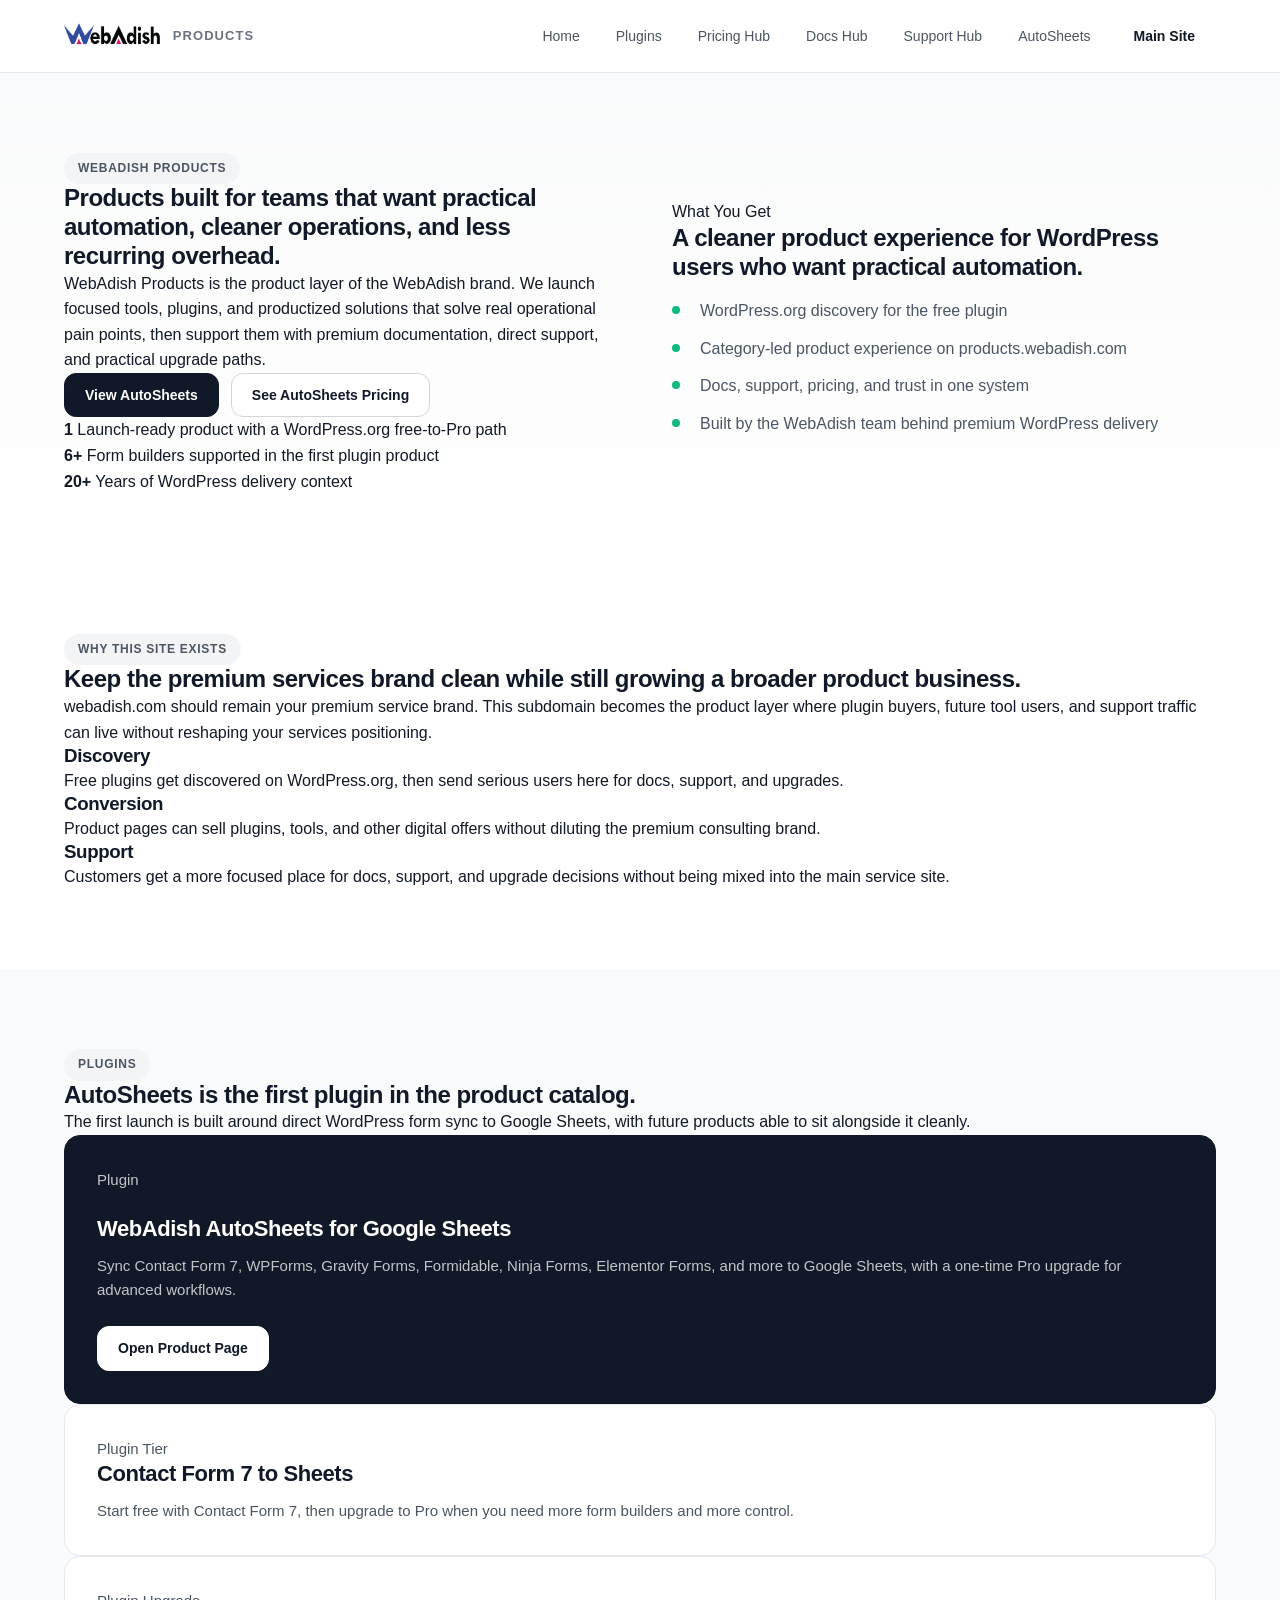
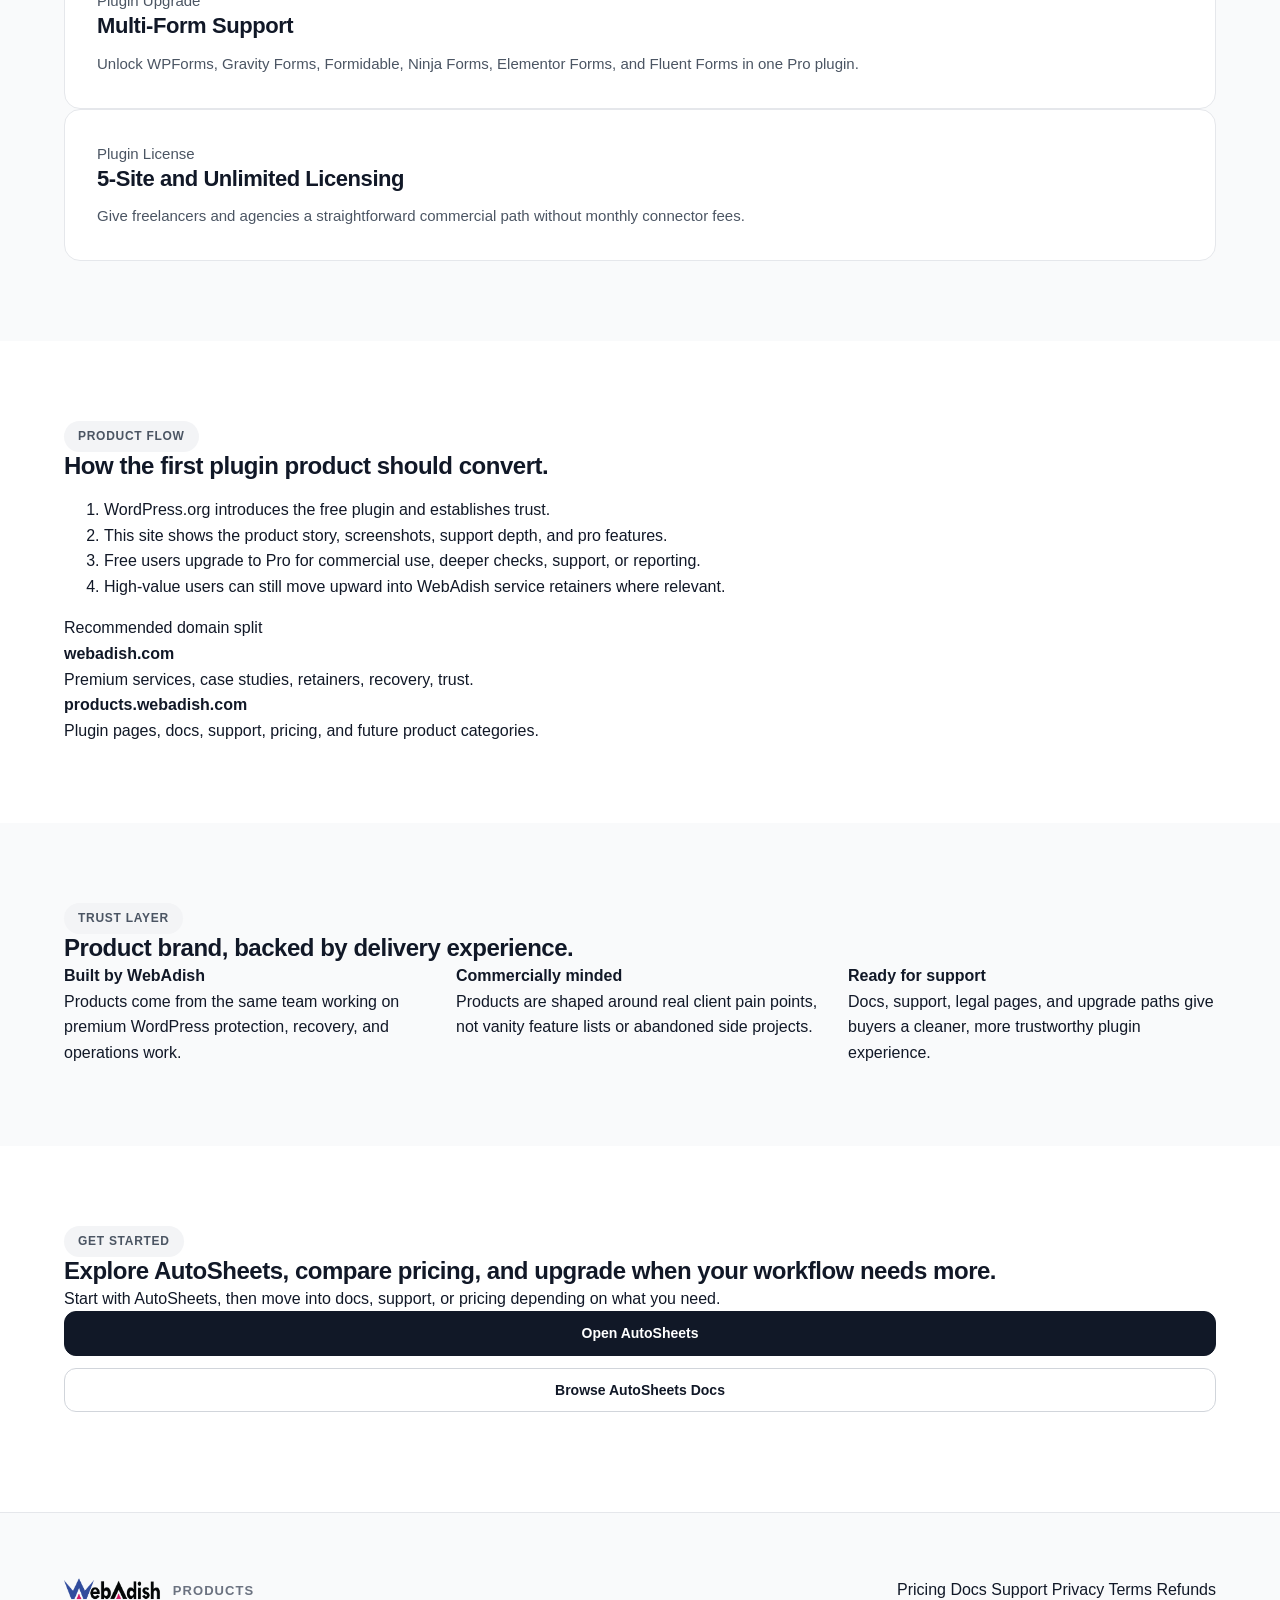
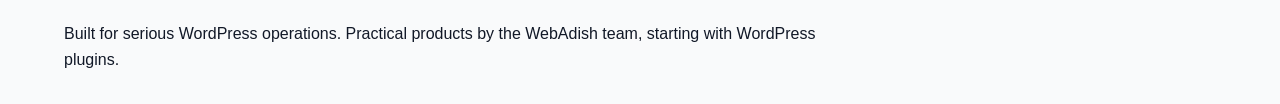
==== commit c98c0f3a: "Restructure AutoSheets docs support and pricing URLs" ====
--- a/index.html
+++ b/index.html
@@ -8,9 +8,6 @@
       name="description"
       content="Products by WebAdish, starting with the AutoSheets plugin for Google Sheets and designed to expand into plugins, tools, SaaS, and productized solutions."
     />
-    <link rel="preconnect" href="https://fonts.googleapis.com">
-    <link rel="preconnect" href="https://fonts.gstatic.com" crossorigin>
-    <link href="https://fonts.googleapis.com/css2?family=Inter:wght@400;500;600;700;800&display=swap" rel="stylesheet">
     <link rel="stylesheet" href="assets/styles.css" />
     <script defer src="assets/site.js"></script>
   </head>
@@ -18,361 +15,225 @@
     <div class="site-shell">
       <header class="site-header">
         <div class="container nav-row">
-          <a class="brand" href="./">
+            <a class="brand" href="./">
             <img class="brand-mark" src="assets/webadish-logo.webp" alt="WebAdish" />
             <span class="brand-label">Products</span>
           </a>
           <button class="nav-toggle" type="button" aria-label="Toggle navigation" data-nav-toggle>
             <span></span>
             <span></span>
-            <span></span>
           </button>
           <nav class="site-nav" data-nav>
-            <a href="./" data-nav-link class="is-active">Home</a>
+            <a href="./" data-nav-link>Home</a>
             <a href="#plugins" data-nav-link>Plugins</a>
-            <a href="pricing/" data-nav-link>Pricing</a>
-            <a href="docs/" data-nav-link>Docs</a>
-            <a href="support/" data-nav-link>Support</a>
-            <a href="products/autosheets-google-sheets/" class="button primary">AutoSheets</a>
+            <a href="pricing/" data-nav-link>Pricing Hub</a>
+            <a href="docs/" data-nav-link>Docs Hub</a>
+            <a href="support/" data-nav-link>Support Hub</a>
+            <a href="products/autosheets-google-sheets/" data-nav-link>AutoSheets</a>
+            <a href="https://webadish.com" class="button ghost">Main Site</a>
           </nav>
         </div>
       </header>
 
       <main>
-        <!-- Hero Section -->
-        <section class="hero">
+        <section class="hero hero-home">
+          <div class="container hero-grid">
+            <div class="hero-copy">
+              <span class="eyebrow">WebAdish Products</span>
+              <h1>Products built for teams that want practical automation, cleaner operations, and less recurring overhead.</h1>
+              <p class="lead">
+                WebAdish Products is the product layer of the WebAdish brand. We launch focused tools, plugins, and
+                productized solutions that solve real operational pain points, then support them with premium
+                documentation, direct support, and practical upgrade paths.
+              </p>
+              <div class="hero-actions">
+                <a class="button primary" href="products/autosheets-google-sheets/">View AutoSheets</a>
+                <a class="button secondary" href="products/autosheets-google-sheets/pricing/">See AutoSheets Pricing</a>
+              </div>
+              <div class="hero-metrics">
+                <div>
+                  <strong>1</strong>
+                  <span>Launch-ready product with a WordPress.org free-to-Pro path</span>
+                </div>
+                <div>
+                  <strong>6+</strong>
+                  <span>Form builders supported in the first plugin product</span>
+                </div>
+                <div>
+                  <strong>20+</strong>
+                  <span>Years of WordPress delivery context</span>
+                </div>
+              </div>
+            </div>
+
+            <aside class="hero-panel">
+              <div class="status-card">
+                <p class="panel-label">What You Get</p>
+                <h2>A cleaner product experience for WordPress users who want practical automation.</h2>
+                <ul class="check-list">
+                  <li>WordPress.org discovery for the free plugin</li>
+                  <li>Category-led product experience on products.webadish.com</li>
+                  <li>Docs, support, pricing, and trust in one system</li>
+                  <li>Built by the WebAdish team behind premium WordPress delivery</li>
+                </ul>
+              </div>
+            </aside>
+          </div>
+        </section>
+
+        <section class="section">
           <div class="container">
-            <div class="hero-grid">
-              <div class="hero-content">
-                <span class="eyebrow">WebAdish Products</span>
-                <h1 class="hero-title">Sync your WordPress forms to Google Sheets</h1>
-                <p class="hero-description">
-                  Practical automation for teams that want cleaner operations and less recurring overhead. 
-                  Start free, upgrade when you need more.
-                </p>
-                <div class="hero-actions">
-                  <a class="button primary large" href="products/autosheets-google-sheets/">
-                    Get AutoSheets Free
-                    <svg width="16" height="16" viewBox="0 0 16 16" fill="none" xmlns="http://www.w3.org/2000/svg">
-                      <path d="M3.33337 8H12.6667M12.6667 8L8.00004 3.33334M12.6667 8L8.00004 12.6667" stroke="currentColor" stroke-width="1.5" stroke-linecap="round" stroke-linejoin="round"/>
-                    </svg>
-                  </a>
-                  <a class="button secondary large" href="pricing/">View Pricing</a>
-                </div>
-              </div>
-              <div class="hero-visual">
-                <div class="product-preview">
-                  <div class="preview-header">
-                    <div class="preview-dots">
-                      <span></span>
-                      <span></span>
-                      <span></span>
-                    </div>
-                    <span class="preview-title">AutoSheets Dashboard</span>
-                  </div>
-                  <div class="preview-body">
-                    <div class="preview-card accent">
-                      <div class="preview-icon">
-                        <svg width="24" height="24" viewBox="0 0 24 24" fill="none" xmlns="http://www.w3.org/2000/svg">
-                          <path d="M9 12L11 14L15 10M21 12C21 16.9706 16.9706 21 12 21C7.02944 21 3 16.9706 3 12C3 7.02944 7.02944 3 12 3C16.9706 3 21 7.02944 21 12Z" stroke="currentColor" stroke-width="2" stroke-linecap="round" stroke-linejoin="round"/>
-                        </svg>
-                      </div>
-                      <div>
-                        <strong>Form Synced</strong>
-                        <span>Contact Form 7 → Google Sheets</span>
-                      </div>
-                    </div>
-                    <div class="preview-row">
-                      <div class="preview-stat">
-                        <span class="stat-value">247</span>
-                        <span class="stat-label">Submissions</span>
-                      </div>
-                      <div class="preview-stat">
-                        <span class="stat-value">6</span>
-                        <span class="stat-label">Form Builders</span>
-                      </div>
-                    </div>
-                    <div class="preview-list">
-                      <div class="preview-list-item">
-                        <span class="status-dot success"></span>
-                        <span>WPForms connected</span>
-                      </div>
-                      <div class="preview-list-item">
-                        <span class="status-dot success"></span>
-                        <span>Gravity Forms connected</span>
-                      </div>
-                      <div class="preview-list-item">
-                        <span class="status-dot success"></span>
-                        <span>Elementor Forms ready</span>
-                      </div>
-                    </div>
-                  </div>
-                </div>
-              </div>
-            </div>
-          </div>
-        </section>
-
-        <!-- Stats Section -->
-        <section class="stats-section">
-          <div class="container">
-            <div class="stats-grid">
-              <div class="stat-item">
-                <span class="stat-number">1</span>
-                <span class="stat-text">Launch-ready product with a WordPress.org free-to-Pro path</span>
-              </div>
-              <div class="stat-item">
-                <span class="stat-number">6+</span>
-                <span class="stat-text">Form builders supported in the first plugin product</span>
-              </div>
-              <div class="stat-item">
-                <span class="stat-number">20+</span>
-                <span class="stat-text">Years of WordPress delivery context</span>
-              </div>
-            </div>
-          </div>
-        </section>
-
-        <!-- Why Section -->
-        <section class="section" id="why">
-          <div class="container">
-            <div class="section-header">
+            <div class="section-heading">
               <span class="eyebrow">Why This Site Exists</span>
-              <h2 class="section-title">Keep the premium services brand clean while growing a product business</h2>
-              <p class="section-description">
-                webadish.com remains your premium service brand. This subdomain is the product layer where plugin buyers, 
-                future tool users, and support traffic can live without reshaping your services positioning.
+              <h2>Keep the premium services brand clean while still growing a broader product business.</h2>
+              <p>
+                webadish.com should remain your premium service brand. This subdomain becomes the product layer where
+                plugin buyers, future tool users, and support traffic can live without reshaping your services
+                positioning.
               </p>
             </div>
-            <div class="features-grid">
-              <article class="feature-card">
-                <div class="feature-icon">
-                  <svg width="24" height="24" viewBox="0 0 24 24" fill="none" xmlns="http://www.w3.org/2000/svg">
-                    <path d="M21 21L15 15M17 10C17 13.866 13.866 17 10 17C6.13401 17 3 13.866 3 10C3 6.13401 6.13401 3 10 3C13.866 3 17 6.13401 17 10Z" stroke="currentColor" stroke-width="2" stroke-linecap="round" stroke-linejoin="round"/>
-                  </svg>
-                </div>
+            <div class="three-grid">
+              <article class="panel">
                 <h3>Discovery</h3>
                 <p>Free plugins get discovered on WordPress.org, then send serious users here for docs, support, and upgrades.</p>
               </article>
-              <article class="feature-card">
-                <div class="feature-icon">
-                  <svg width="24" height="24" viewBox="0 0 24 24" fill="none" xmlns="http://www.w3.org/2000/svg">
-                    <path d="M16 8V16M12 11V16M8 14V16M6 20H18C19.1046 20 20 19.1046 20 18V6C20 4.89543 19.1046 4 18 4H6C4.89543 4 4 4.89543 4 6V18C4 19.1046 4.89543 20 6 20Z" stroke="currentColor" stroke-width="2" stroke-linecap="round" stroke-linejoin="round"/>
-                  </svg>
-                </div>
+              <article class="panel">
                 <h3>Conversion</h3>
-                <p>Product pages sell plugins, tools, and digital offers without diluting the premium consulting brand.</p>
-              </article>
-              <article class="feature-card">
-                <div class="feature-icon">
-                  <svg width="24" height="24" viewBox="0 0 24 24" fill="none" xmlns="http://www.w3.org/2000/svg">
-                    <path d="M18.364 5.63604L16.95 7.05025M7.05025 16.9497L5.63604 18.364M12 3V5M12 19V21M3 12H5M19 12H21M7.05025 7.05025L5.63604 5.63604M18.364 18.364L16.95 16.9497" stroke="currentColor" stroke-width="2" stroke-linecap="round" stroke-linejoin="round"/>
-                  </svg>
-                </div>
+                <p>Product pages can sell plugins, tools, and other digital offers without diluting the premium consulting brand.</p>
+              </article>
+              <article class="panel">
                 <h3>Support</h3>
-                <p>Customers get a focused place for docs, support, and upgrade decisions without mixing into the main service site.</p>
-              </article>
-            </div>
-          </div>
-        </section>
-
-        <!-- Plugins Section -->
+                <p>Customers get a more focused place for docs, support, and upgrade decisions without being mixed into the main service site.</p>
+              </article>
+            </div>
+          </div>
+        </section>
+
         <section class="section section-alt" id="plugins">
           <div class="container">
-            <div class="section-header">
+            <div class="section-heading">
               <span class="eyebrow">Plugins</span>
-              <h2 class="section-title">AutoSheets is the first plugin in the catalog</h2>
-              <p class="section-description">
-                Direct WordPress form sync to Google Sheets, with future products able to sit alongside it cleanly.
-              </p>
-            </div>
-            <div class="products-grid">
+              <h2>AutoSheets is the first plugin in the product catalog.</h2>
+              <p>The first launch is built around direct WordPress form sync to Google Sheets, with future products able to sit alongside it cleanly.</p>
+            </div>
+            <div class="card-grid">
               <article class="product-card featured">
-                <span class="product-tag">Featured Plugin</span>
+                <p class="card-tag">Plugin</p>
                 <h3>WebAdish AutoSheets for Google Sheets</h3>
                 <p>
-                  Sync Contact Form 7, WPForms, Gravity Forms, Formidable, Ninja Forms, Elementor Forms, and more 
-                  to Google Sheets with a one-time Pro upgrade for advanced workflows.
+                  Sync Contact Form 7, WPForms, Gravity Forms, Formidable, Ninja Forms, Elementor Forms, and more to
+                  Google Sheets, with a one-time Pro upgrade for advanced workflows.
                 </p>
-                <a class="button primary" href="products/autosheets-google-sheets/">
-                  Open Product Page
-                  <svg width="16" height="16" viewBox="0 0 16 16" fill="none" xmlns="http://www.w3.org/2000/svg">
-                    <path d="M3.33337 8H12.6667M12.6667 8L8.00004 3.33334M12.6667 8L8.00004 12.6667" stroke="currentColor" stroke-width="1.5" stroke-linecap="round" stroke-linejoin="round"/>
-                  </svg>
-                </a>
-              </article>
+                <div class="card-actions">
+                  <a class="button primary" href="products/autosheets-google-sheets/">Open Product Page</a>
+                </div>
+              </article>
+
               <article class="product-card">
-                <span class="product-tag">Free Tier</span>
+                <p class="card-tag">Plugin Tier</p>
                 <h3>Contact Form 7 to Sheets</h3>
                 <p>Start free with Contact Form 7, then upgrade to Pro when you need more form builders and more control.</p>
               </article>
+
               <article class="product-card">
-                <span class="product-tag">Pro Upgrade</span>
+                <p class="card-tag">Plugin Upgrade</p>
                 <h3>Multi-Form Support</h3>
                 <p>Unlock WPForms, Gravity Forms, Formidable, Ninja Forms, Elementor Forms, and Fluent Forms in one Pro plugin.</p>
               </article>
+
               <article class="product-card">
-                <span class="product-tag">Licensing</span>
-                <h3>5-Site and Unlimited</h3>
+                <p class="card-tag">Plugin License</p>
+                <h3>5-Site and Unlimited Licensing</h3>
                 <p>Give freelancers and agencies a straightforward commercial path without monthly connector fees.</p>
               </article>
             </div>
           </div>
         </section>
 
-        <!-- Flow Section -->
         <section class="section">
-          <div class="container">
-            <div class="flow-layout">
-              <div class="flow-content">
-                <span class="eyebrow">Product Flow</span>
-                <h2 class="section-title">How the first plugin converts</h2>
-                <ol class="flow-steps">
-                  <li>
-                    <span class="step-number">1</span>
-                    <div>
-                      <strong>WordPress.org Discovery</strong>
-                      <p>Free plugin establishes trust and introduces the product.</p>
-                    </div>
-                  </li>
-                  <li>
-                    <span class="step-number">2</span>
-                    <div>
-                      <strong>Product Story</strong>
-                      <p>This site shows screenshots, support depth, and pro features.</p>
-                    </div>
-                  </li>
-                  <li>
-                    <span class="step-number">3</span>
-                    <div>
-                      <strong>Pro Upgrade</strong>
-                      <p>Free users upgrade for commercial use, deeper checks, or support.</p>
-                    </div>
-                  </li>
-                  <li>
-                    <span class="step-number">4</span>
-                    <div>
-                      <strong>Service Path</strong>
-                      <p>High-value users can move into WebAdish service retainers.</p>
-                    </div>
-                  </li>
-                </ol>
-              </div>
-              <div class="flow-sidebar">
-                <div class="domain-card">
-                  <span class="domain-label">Premium Services</span>
-                  <strong class="domain-url">webadish.com</strong>
-                  <p>Case studies, retainers, recovery, and premium trust.</p>
-                </div>
-                <div class="domain-card active">
-                  <span class="domain-label">Product Layer</span>
-                  <strong class="domain-url">products.webadish.com</strong>
-                  <p>Plugin pages, docs, support, pricing, and future products.</p>
-                </div>
-              </div>
-            </div>
-          </div>
-        </section>
-
-        <!-- Trust Section -->
+          <div class="container split-layout">
+            <div>
+              <span class="eyebrow">Product Flow</span>
+              <h2>How the first plugin product should convert.</h2>
+              <ol class="flow-list">
+                <li>WordPress.org introduces the free plugin and establishes trust.</li>
+                <li>This site shows the product story, screenshots, support depth, and pro features.</li>
+                <li>Free users upgrade to Pro for commercial use, deeper checks, support, or reporting.</li>
+                <li>High-value users can still move upward into WebAdish service retainers where relevant.</li>
+              </ol>
+            </div>
+            <div class="panel stack">
+              <div>
+                <p class="panel-label">Recommended domain split</p>
+                <strong class="big-stat">webadish.com</strong>
+                <p>Premium services, case studies, retainers, recovery, trust.</p>
+              </div>
+              <div>
+                <strong class="big-stat">products.webadish.com</strong>
+                <p>Plugin pages, docs, support, pricing, and future product categories.</p>
+              </div>
+            </div>
+          </div>
+        </section>
+
         <section class="section section-alt">
           <div class="container">
-            <div class="section-header centered">
+            <div class="section-heading">
               <span class="eyebrow">Trust Layer</span>
-              <h2 class="section-title">Product brand, backed by delivery experience</h2>
+              <h2>Product brand, backed by delivery experience.</h2>
             </div>
             <div class="trust-grid">
-              <div class="trust-card">
-                <div class="trust-icon">
-                  <svg width="24" height="24" viewBox="0 0 24 24" fill="none" xmlns="http://www.w3.org/2000/svg">
-                    <path d="M9 12L11 14L15 10M20.6179 5.98434C20.4132 5.99472 20.2072 5.99997 20 5.99997C16.9265 5.99997 14.123 4.84453 11.9999 2.94434C9.87691 4.84446 7.07339 5.99985 4 5.99985C3.79277 5.99985 3.58678 5.9946 3.38213 5.98422C3.1327 6.94783 3 7.95842 3 9.00001C3 14.5915 6.82432 19.2898 12 20.622C17.1757 19.2898 21 14.5915 21 9.00001C21 7.95847 20.8673 6.94791 20.6179 5.98434Z" stroke="currentColor" stroke-width="2" stroke-linecap="round" stroke-linejoin="round"/>
-                  </svg>
-                </div>
+              <div class="panel">
                 <strong>Built by WebAdish</strong>
                 <p>Products come from the same team working on premium WordPress protection, recovery, and operations work.</p>
               </div>
-              <div class="trust-card">
-                <div class="trust-icon">
-                  <svg width="24" height="24" viewBox="0 0 24 24" fill="none" xmlns="http://www.w3.org/2000/svg">
-                    <path d="M13 10V3L4 14H11V21L20 10H13Z" stroke="currentColor" stroke-width="2" stroke-linecap="round" stroke-linejoin="round"/>
-                  </svg>
-                </div>
-                <strong>Commercially Minded</strong>
-                <p>Products shaped around real client pain points, not vanity feature lists or abandoned side projects.</p>
-              </div>
-              <div class="trust-card">
-                <div class="trust-icon">
-                  <svg width="24" height="24" viewBox="0 0 24 24" fill="none" xmlns="http://www.w3.org/2000/svg">
-                    <path d="M8 12H8.01M12 12H12.01M16 12H16.01M21 12C21 16.4183 16.9706 20 12 20C10.4607 20 9.01172 19.6565 7.74467 19.0511L3 20L4.39499 16.28C3.51156 15.0423 3 13.5743 3 12C3 7.58172 7.02944 4 12 4C16.9706 4 21 7.58172 21 12Z" stroke="currentColor" stroke-width="2" stroke-linecap="round" stroke-linejoin="round"/>
-                  </svg>
-                </div>
-                <strong>Ready for Support</strong>
+              <div class="panel">
+                <strong>Commercially minded</strong>
+                <p>Products are shaped around real client pain points, not vanity feature lists or abandoned side projects.</p>
+              </div>
+              <div class="panel">
+                <strong>Ready for support</strong>
                 <p>Docs, support, legal pages, and upgrade paths give buyers a cleaner, more trustworthy plugin experience.</p>
               </div>
             </div>
           </div>
         </section>
 
-        <!-- CTA Section -->
         <section class="section cta-section">
-          <div class="container">
-            <div class="cta-card">
-              <div class="cta-content">
-                <span class="eyebrow">Get Started</span>
-                <h2 class="cta-title">Explore AutoSheets, compare pricing, and upgrade when your workflow needs more</h2>
-                <p class="cta-description">
-                  Start with AutoSheets, then move into docs, support, or pricing depending on what you need.
-                </p>
-              </div>
-              <div class="cta-actions">
-                <a class="button primary large" href="products/autosheets-google-sheets/">
-                  Open AutoSheets
-                  <svg width="16" height="16" viewBox="0 0 16 16" fill="none" xmlns="http://www.w3.org/2000/svg">
-                    <path d="M3.33337 8H12.6667M12.6667 8L8.00004 3.33334M12.6667 8L8.00004 12.6667" stroke="currentColor" stroke-width="1.5" stroke-linecap="round" stroke-linejoin="round"/>
-                  </svg>
-                </a>
-                <a class="button secondary large" href="docs/">Browse Docs</a>
-              </div>
+          <div class="container cta-panel">
+            <div>
+              <span class="eyebrow">Get Started</span>
+              <h2>Explore AutoSheets, compare pricing, and upgrade when your workflow needs more.</h2>
+              <p>
+                Start with AutoSheets, then move into docs, support, or pricing depending on what you need.
+              </p>
+            </div>
+            <div class="cta-actions">
+              <a class="button primary" href="products/autosheets-google-sheets/">Open AutoSheets</a>
+              <a class="button secondary" href="products/autosheets-google-sheets/docs/">Browse AutoSheets Docs</a>
             </div>
           </div>
         </section>
       </main>
 
       <footer class="site-footer">
-        <div class="container">
-          <div class="footer-grid">
-            <div class="footer-brand-section">
-              <a class="brand footer-brand" href="./">
-                <img class="brand-mark" src="assets/webadish-logo.webp" alt="WebAdish" />
-                <span class="brand-label">Products</span>
-              </a>
-              <p class="footer-description">
-                Built for serious WordPress operations. Practical products by the WebAdish team, starting with WordPress plugins.
-              </p>
-            </div>
-            <nav class="footer-nav">
-              <div class="footer-column">
-                <strong>Product</strong>
-                <a href="products/autosheets-google-sheets/">AutoSheets</a>
-                <a href="pricing/">Pricing</a>
-                <a href="docs/">Documentation</a>
-              </div>
-              <div class="footer-column">
-                <strong>Support</strong>
-                <a href="support/">Get Help</a>
-                <a href="docs/">Guides</a>
-                <a href="https://webadish.com">Main Site</a>
-              </div>
-              <div class="footer-column">
-                <strong>Legal</strong>
-                <a href="privacy-policy/">Privacy</a>
-                <a href="terms/">Terms</a>
-                <a href="refund-policy/">Refunds</a>
-              </div>
-            </nav>
-          </div>
-          <div class="footer-bottom">
-            <p>&copy; 2026 WebAdish. All rights reserved.</p>
+        <div class="container footer-grid">
+          <div>
+            <a class="brand footer-brand" href="./">
+              <img class="brand-mark" src="assets/webadish-logo.webp" alt="WebAdish" />
+              <span class="brand-label">Products</span>
+            </a>
+            <p class="footer-copy">
+              Built for serious WordPress operations. Practical products by the WebAdish team, starting with WordPress plugins.
+            </p>
+          </div>
+          <div class="footer-links">
+            <a href="pricing/">Pricing</a>
+            <a href="docs/">Docs</a>
+            <a href="support/">Support</a>
+            <a href="privacy-policy/">Privacy</a>
+            <a href="terms/">Terms</a>
+            <a href="refund-policy/">Refunds</a>
           </div>
         </div>
       </footer>
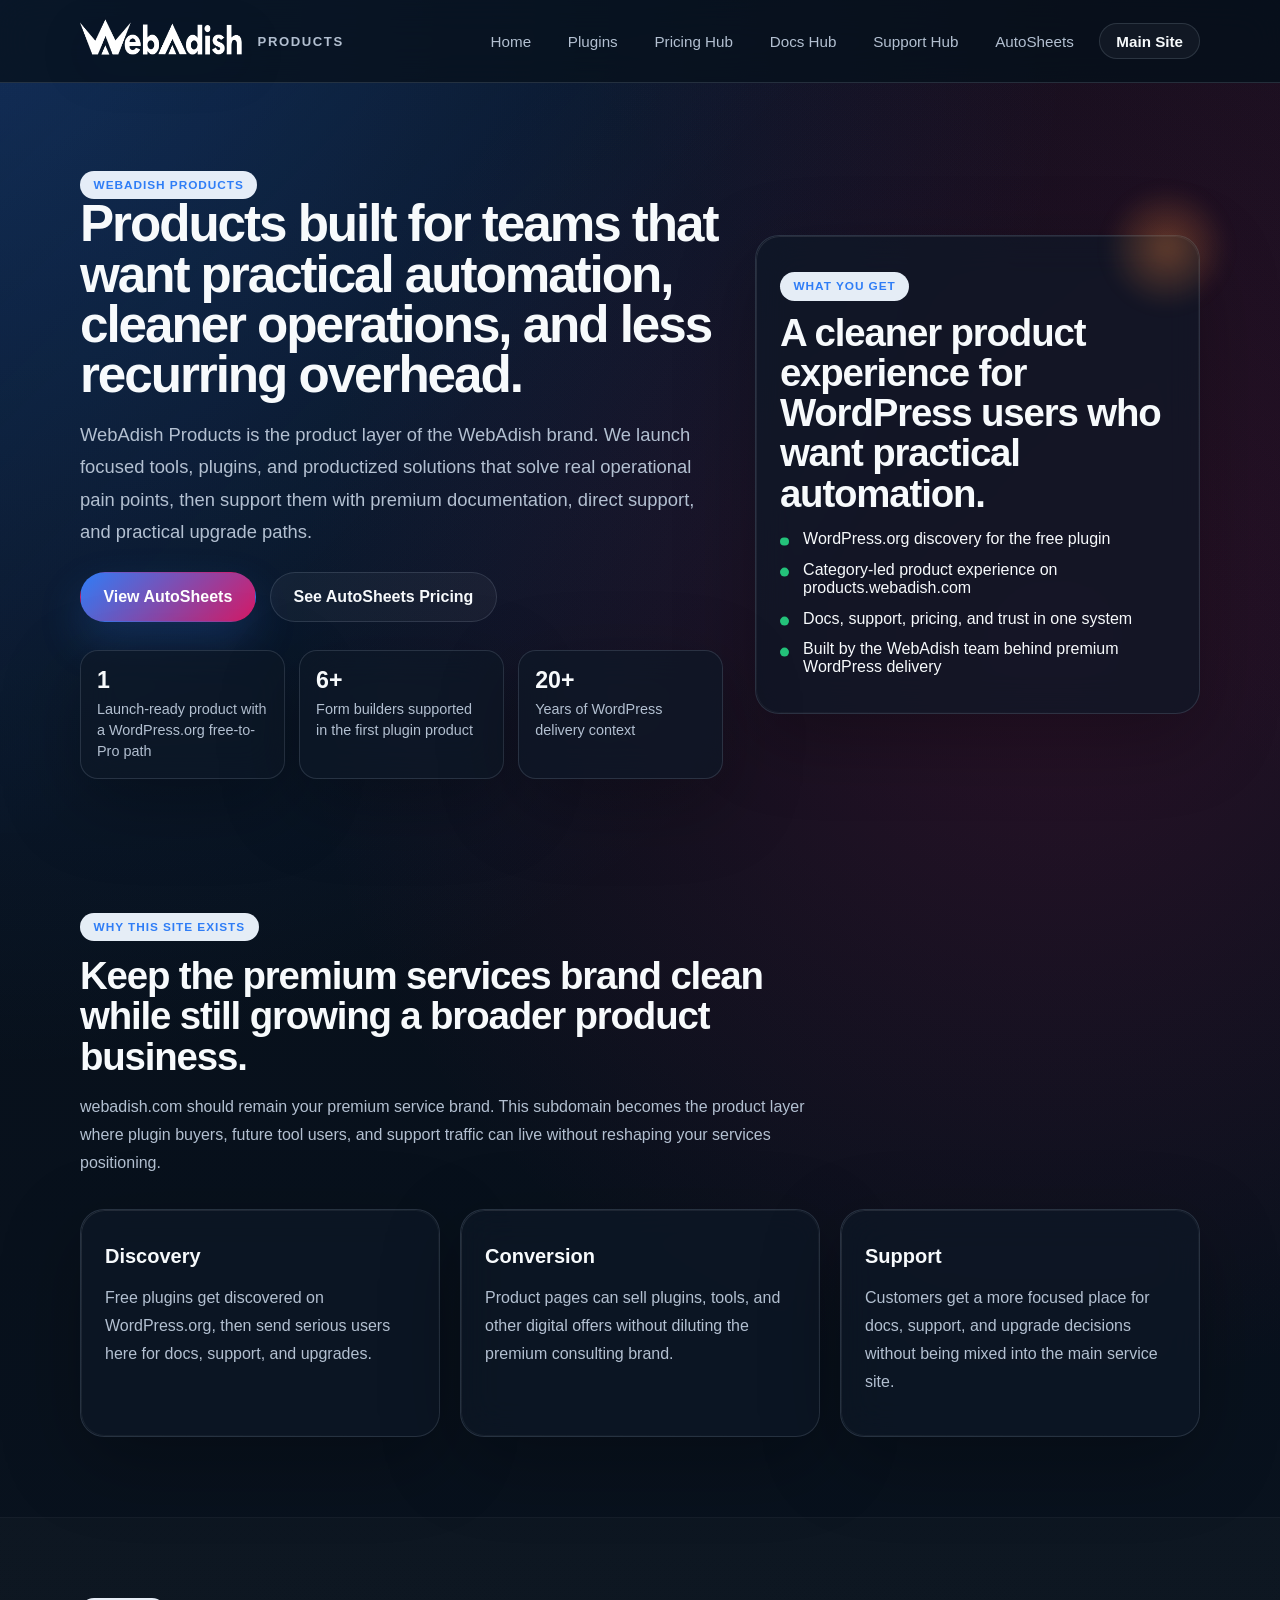
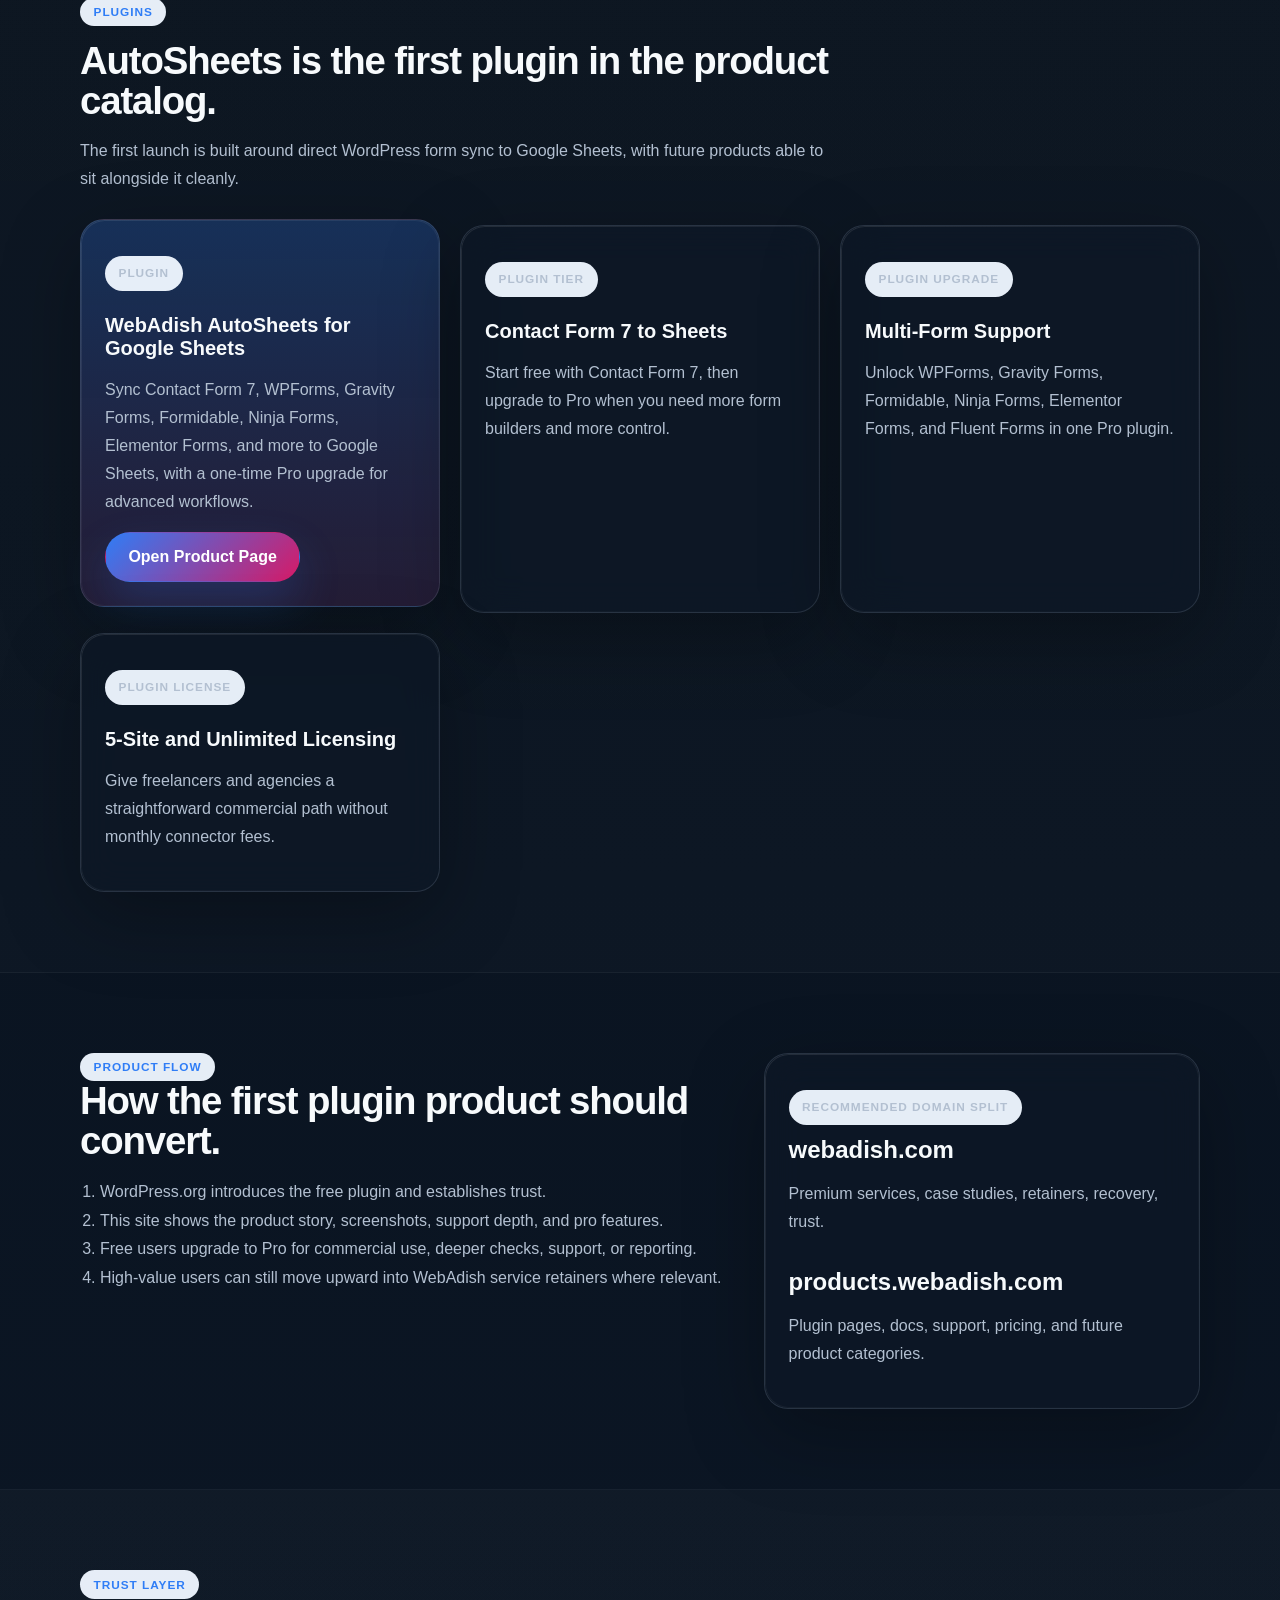
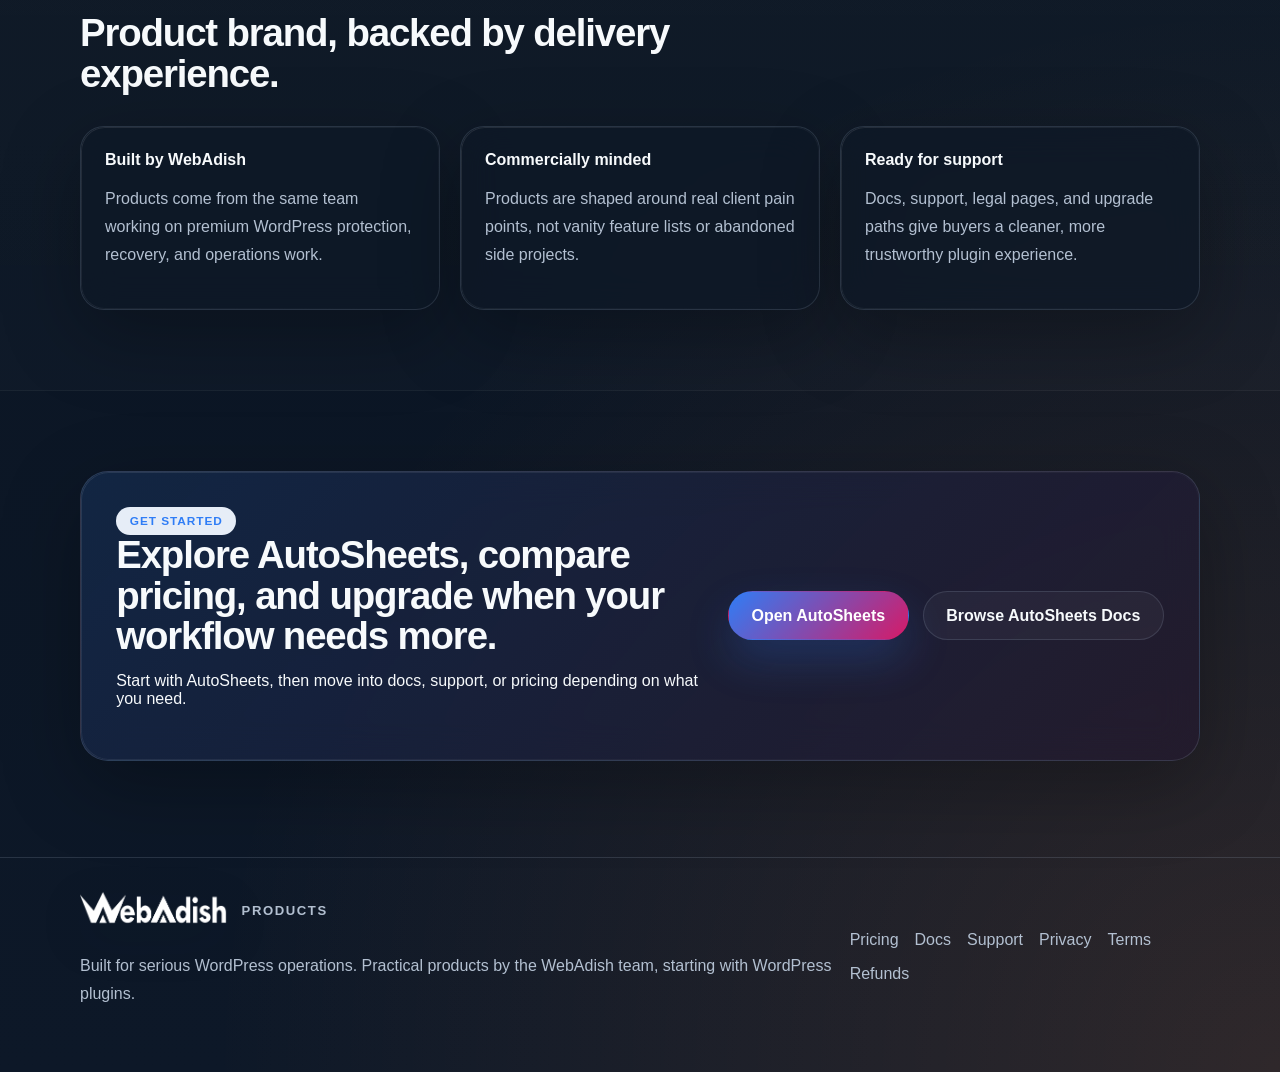
==== commit 47b5200b: "Update main site links to www" ====
--- a/index.html
+++ b/index.html
@@ -30,7 +30,7 @@
             <a href="docs/" data-nav-link>Docs Hub</a>
             <a href="support/" data-nav-link>Support Hub</a>
             <a href="products/autosheets-google-sheets/" data-nav-link>AutoSheets</a>
-            <a href="https://webadish.com" class="button ghost">Main Site</a>
+            <a href="https://www.webadish.com" class="button ghost">Main Site</a>
           </nav>
         </div>
       </header>
--- a/assets/styles.css
+++ b/assets/styles.css
@@ -1,64 +1,54 @@
-/* ============================================
-   WebAdish Products - Design System
-   ============================================ */
-
 :root {
-  /* Colors */
-  --bg: #ffffff;
-  --bg-soft: #f9fafb;
-  --bg-muted: #f3f4f6;
-  --surface: #ffffff;
-  --surface-elevated: #ffffff;
-  
-  --text: #111827;
-  --text-secondary: #4b5563;
-  --text-muted: #6b7280;
-  
-  --border: #e5e7eb;
-  --border-strong: #d1d5db;
-  
-  --primary: #111827;
-  --primary-hover: #1f2937;
-  --primary-soft: rgba(17, 24, 39, 0.06);
-  
-  --accent: #10b981;
-  --accent-soft: rgba(16, 185, 129, 0.1);
-  
-  /* Spacing & Sizing */
-  --radius-sm: 8px;
-  --radius-md: 12px;
-  --radius-lg: 16px;
-  --radius-xl: 24px;
-  --radius-full: 9999px;
-  
-  /* Shadows */
-  --shadow-sm: 0 1px 2px rgba(0, 0, 0, 0.05);
-  --shadow-md: 0 4px 6px -1px rgba(0, 0, 0, 0.1), 0 2px 4px -1px rgba(0, 0, 0, 0.06);
-  --shadow-lg: 0 10px 15px -3px rgba(0, 0, 0, 0.1), 0 4px 6px -2px rgba(0, 0, 0, 0.05);
-  --shadow-xl: 0 20px 25px -5px rgba(0, 0, 0, 0.1), 0 10px 10px -5px rgba(0, 0, 0, 0.04);
-}
-
-/* ============================================
-   Base Styles
-   ============================================ */
-
-*, *::before, *::after {
+  --bg: #08111c;
+  --bg-soft: #0d1826;
+  --surface: rgba(11, 22, 36, 0.88);
+  --surface-strong: #101d30;
+  --surface-glass: rgba(14, 24, 39, 0.68);
+  --text: #f7fafc;
+  --muted: #b3c0d1;
+  --muted-strong: #8fa2b8;
+  --line: rgba(148, 163, 184, 0.2);
+  --primary: #2f7df6;
+  --primary-strong: #1d5fd1;
+  --primary-soft: rgba(47, 125, 246, 0.18);
+  --accent: #ff8a3d;
+  --accent-soft: rgba(255, 138, 61, 0.16);
+  --pink: #d61a67;
+  --ok: #24c27a;
+  --shadow: 0 24px 80px rgba(0, 0, 0, 0.28);
+  --radius: 24px;
+}
+
+* {
   box-sizing: border-box;
 }
 
 html {
   scroll-behavior: smooth;
-  -webkit-font-smoothing: antialiased;
-  -moz-osx-font-smoothing: grayscale;
 }
 
 body {
   margin: 0;
-  font-family: 'Inter', -apple-system, BlinkMacSystemFont, 'Segoe UI', Roboto, sans-serif;
-  background: var(--bg);
+  font-family: "Segoe UI", "Helvetica Neue", Arial, sans-serif;
+  background:
+    radial-gradient(
+      circle at top left,
+      rgba(47, 125, 246, 0.22),
+      transparent 24%
+    ),
+    radial-gradient(
+      circle at 82% 15%,
+      rgba(214, 26, 103, 0.16),
+      transparent 20%
+    ),
+    radial-gradient(
+      circle at bottom right,
+      rgba(255, 138, 61, 0.14),
+      transparent 24%
+    ),
+    linear-gradient(180deg, #060e18 0%, #0a1421 58%, #0d1828 100%);
   color: var(--text);
-  line-height: 1.6;
-  font-size: 16px;
+  min-height: 100vh;
 }
 
 a {
@@ -71,1458 +61,943 @@
   display: block;
 }
 
-h1, h2, h3, h4, h5, h6 {
-  margin: 0;
-  line-height: 1.2;
-  font-weight: 700;
-  letter-spacing: -0.02em;
-}
-
-p {
-  margin: 0;
-}
-
-/* ============================================
-   Layout
-   ============================================ */
-
 .site-shell {
   min-height: 100vh;
-  display: flex;
-  flex-direction: column;
+  overflow: hidden;
 }
 
 .container {
-  width: 100%;
-  max-width: 1200px;
+  width: min(1120px, calc(100% - 2rem));
   margin: 0 auto;
-  padding: 0 24px;
-}
-
-/* ============================================
-   Header
-   ============================================ */
+}
+
+.narrow {
+  width: min(780px, 100%);
+}
 
 .site-header {
   position: sticky;
   top: 0;
-  z-index: 100;
-  background: rgba(255, 255, 255, 0.9);
-  backdrop-filter: blur(12px);
-  border-bottom: 1px solid var(--border);
+  z-index: 20;
+  backdrop-filter: blur(18px);
+  background: rgba(8, 17, 28, 0.72);
+  border-bottom: 1px solid var(--line);
 }
 
 .nav-row {
   display: flex;
   align-items: center;
   justify-content: space-between;
-  gap: 24px;
-  height: 72px;
+  gap: 1rem;
+  min-height: 82px;
 }
 
 .brand {
-  display: flex;
+  display: inline-flex;
   align-items: center;
-  gap: 12px;
+  gap: 0.85rem;
 }
 
 .brand-mark {
-  height: 28px;
-  width: auto;
+  width: 164px;
+  height: auto;
+  max-width: 42vw;
   object-fit: contain;
+  filter: brightness(0) invert(1) drop-shadow(0 12px 24px rgba(8, 17, 28, 0.18));
 }
 
 .brand-label {
-  font-size: 13px;
-  font-weight: 600;
-  color: var(--text-muted);
+  color: var(--muted);
+  font-size: 0.82rem;
+  font-weight: 700;
+  letter-spacing: 0.12em;
   text-transform: uppercase;
-  letter-spacing: 0.08em;
+}
+
+.brand.footer-brand .brand-mark {
+  width: 148px;
+}
+
+@media (max-width: 680px) {
+  .brand {
+    gap: 0.65rem;
+  }
+
+  .brand-mark {
+    width: 132px;
+  }
+
+  .brand.footer-brand .brand-mark {
+    width: 118px;
+  }
 }
 
 .site-nav {
   display: flex;
   align-items: center;
-  gap: 8px;
-}
-
-.site-nav a:not(.button) {
-  padding: 8px 14px;
-  font-size: 14px;
-  font-weight: 500;
-  color: var(--text-secondary);
-  border-radius: var(--radius-md);
-  transition: all 0.15s ease;
-}
-
-.site-nav a:not(.button):hover,
-.site-nav a:not(.button).is-active {
+  gap: 0.9rem;
+}
+
+.site-nav a {
+  color: var(--muted);
+  font-size: 0.95rem;
+  padding: 0.55rem 0.7rem;
+  border-radius: 999px;
+  transition: 180ms ease;
+}
+
+.site-nav a:hover,
+.site-nav a.is-active {
   color: var(--text);
-  background: var(--bg-muted);
+  background: rgba(255, 255, 255, 0.06);
 }
 
 .nav-toggle {
   display: none;
-  flex-direction: column;
-  justify-content: center;
-  gap: 5px;
-  width: 44px;
-  height: 44px;
+  border: 0;
+  background: transparent;
+  width: 46px;
+  height: 46px;
   padding: 0;
-  border: none;
-  background: transparent;
-  cursor: pointer;
 }
 
 .nav-toggle span {
   display: block;
-  width: 22px;
+  width: 24px;
   height: 2px;
-  background: var(--text);
-  margin: 0 auto;
-  transition: all 0.2s ease;
-}
-
-/* ============================================
-   Buttons
-   ============================================ */
+  margin: 6px auto;
+  background: white;
+}
 
 .button {
   display: inline-flex;
   align-items: center;
   justify-content: center;
-  gap: 8px;
-  padding: 10px 20px;
-  font-size: 14px;
-  font-weight: 600;
-  border-radius: var(--radius-md);
+  gap: 0.5rem;
+  border-radius: 999px;
+  padding: 0.92rem 1.4rem;
+  font-weight: 700;
+  transition: 180ms ease;
   border: 1px solid transparent;
-  cursor: pointer;
-  transition: all 0.15s ease;
-  white-space: nowrap;
 }
 
 .button.primary {
-  background: var(--primary);
+  background: linear-gradient(135deg, var(--primary), var(--pink));
   color: white;
-  border-color: var(--primary);
+  box-shadow: 0 20px 44px rgba(47, 125, 246, 0.22);
 }
 
 .button.primary:hover {
-  background: var(--primary-hover);
-  border-color: var(--primary-hover);
-}
-
-.button.secondary {
-  background: var(--bg);
+  transform: translateY(-1px);
+}
+
+.button.secondary,
+.button.ghost {
+  background: rgba(255, 255, 255, 0.04);
+  border-color: var(--line);
   color: var(--text);
-  border-color: var(--border-strong);
-}
-
-.button.secondary:hover {
-  background: var(--bg-muted);
-  border-color: var(--text-muted);
-}
-
-.button.large {
-  padding: 14px 28px;
-  font-size: 15px;
-}
-
-.button svg {
-  width: 16px;
-  height: 16px;
-  flex-shrink: 0;
-}
-
-/* ============================================
-   Eyebrow / Tag
-   ============================================ */
-
-.eyebrow {
+}
+
+.hero {
+  position: relative;
+  padding: 5.5rem 0 3.4rem;
+}
+
+.hero::before {
+  content: "";
+  position: absolute;
+  inset: 0 0 auto;
+  height: 100%;
+  background:
+    linear-gradient(135deg, rgba(47, 125, 246, 0.08), transparent 40%),
+    linear-gradient(225deg, rgba(214, 26, 103, 0.08), transparent 35%);
+  pointer-events: none;
+}
+
+.hero-grid {
+  display: grid;
+  grid-template-columns: minmax(0, 1.3fr) minmax(300px, 0.9fr);
+  gap: 2rem;
+  align-items: center;
+}
+
+.hero-copy h1 {
+  font-size: clamp(2.5rem, 4vw, 4.7rem);
+  line-height: 0.98;
+  margin: 0 0 1.2rem;
+  letter-spacing: -0.04em;
+}
+
+.hero-copy {
+  position: relative;
+  z-index: 1;
+}
+
+.lead {
+  color: var(--muted);
+  font-size: 1.15rem;
+  line-height: 1.75;
+  margin: 0 0 1.5rem;
+}
+
+.eyebrow,
+.panel-label,
+.card-tag {
   display: inline-flex;
   align-items: center;
-  padding: 6px 14px;
-  font-size: 12px;
-  font-weight: 700;
+  border-radius: 999px;
+  background: rgba(239, 246, 255, 0.96);
+  color: var(--primary);
+  padding: 0.45rem 0.85rem;
+  font-size: 0.74rem;
+  font-weight: 800;
+  letter-spacing: 0.08em;
   text-transform: uppercase;
-  letter-spacing: 0.06em;
-  color: var(--text-secondary);
-  background: var(--bg-muted);
-  border-radius: var(--radius-full);
-}
-
-/* ============================================
-   Hero Section
-   ============================================ */
-
-.hero {
-  padding: 80px 0 60px;
-  background: linear-gradient(180deg, var(--bg-soft) 0%, var(--bg) 100%);
-}
-
-.hero-grid {
-  display: grid;
-  grid-template-columns: 1fr 1fr;
-  gap: 64px;
-  align-items: center;
-}
-
-.hero-content {
-  max-width: 560px;
-}
-
-.hero-content .eyebrow {
-  margin-bottom: 20px;
-}
-
-.hero-title {
-  font-size: clamp(36px, 5vw, 56px);
-  line-height: 1.08;
-  letter-spacing: -0.03em;
-  margin-bottom: 20px;
-  text-wrap: balance;
-}
-
-.hero-description {
-  font-size: 18px;
-  line-height: 1.7;
-  color: var(--text-secondary);
-  margin-bottom: 32px;
-}
-
-.hero-actions {
+}
+
+.hero-actions,
+.card-actions,
+.cta-actions {
   display: flex;
   flex-wrap: wrap;
-  gap: 12px;
-}
-
-/* Hero Visual */
-.hero-visual {
+  gap: 0.9rem;
+}
+
+.hero-metrics {
+  display: grid;
+  grid-template-columns: repeat(3, minmax(0, 1fr));
+  gap: 0.9rem;
+  margin-top: 1.8rem;
+}
+
+.hero-metrics div,
+.panel,
+.product-card,
+.status-card,
+.cta-panel {
+  background: var(--surface-glass);
+  border: 1px solid var(--line);
+  box-shadow: var(--shadow);
+  backdrop-filter: blur(18px);
+}
+
+.hero-metrics div {
+  border-radius: 18px;
+  padding: 1rem;
+}
+
+.hero-metrics strong {
+  display: block;
+  font-size: 1.45rem;
+  margin-bottom: 0.3rem;
+}
+
+.hero-metrics span {
+  color: var(--muted);
+  font-size: 0.9rem;
+  line-height: 1.45;
+}
+
+.status-card,
+.panel,
+.product-card {
+  border-radius: var(--radius);
+  padding: 1.5rem;
+}
+
+.hero-product .hero-copy h1 {
+  max-width: 12ch;
+}
+
+.hero-product .hero-grid {
+  align-items: stretch;
+}
+
+.hero-product .status-card {
+  min-height: 100%;
+  background:
+    linear-gradient(180deg, rgba(47, 125, 246, 0.12), rgba(255, 138, 61, 0.06)),
+    var(--surface-glass);
+}
+
+.status-card h2,
+.section-heading h2,
+.cta-panel h2,
+.split-layout h2 {
+  margin: 0 0 0.8rem;
+  font-size: clamp(1.9rem, 3vw, 3rem);
+  line-height: 1.05;
+  letter-spacing: -0.03em;
+}
+
+.section {
+  padding: 5rem 0;
+}
+
+.section-alt {
+  background: linear-gradient(
+    180deg,
+    rgba(255, 255, 255, 0.02),
+    rgba(255, 255, 255, 0.01)
+  );
+  border-top: 1px solid rgba(255, 255, 255, 0.04);
+  border-bottom: 1px solid rgba(255, 255, 255, 0.04);
+}
+
+.section-heading {
+  max-width: 760px;
+  margin-bottom: 2rem;
+}
+
+.section-heading p,
+.panel p,
+.product-card p,
+.split-layout p,
+.footer-copy,
+.legal-copy p,
+.small-note,
+.mini-list {
+  color: var(--muted);
+  line-height: 1.75;
+}
+
+.three-grid,
+.card-grid,
+.trust-grid {
+  display: grid;
+  grid-template-columns: repeat(3, minmax(0, 1fr));
+  gap: 1.25rem;
+}
+
+.product-card.featured {
+  background:
+    linear-gradient(180deg, rgba(47, 125, 246, 0.2), rgba(214, 26, 103, 0.1)),
+    var(--surface-strong);
+  transform: translateY(-6px);
+}
+
+.product-card h3,
+.panel h3 {
+  margin: 0.7rem 0 0.5rem;
+  font-size: 1.25rem;
+}
+
+.split-layout {
+  display: grid;
+  grid-template-columns: minmax(0, 1.2fr) minmax(320px, 0.8fr);
+  gap: 1.8rem;
+  align-items: start;
+}
+
+.stack {
+  display: grid;
+  gap: 1rem;
+}
+
+.big-stat {
+  display: block;
+  font-size: 1.5rem;
+  margin-bottom: 0.35rem;
+}
+
+.feature-list {
+  display: grid;
+  gap: 1rem;
+  margin-top: 1.4rem;
+}
+
+.flow-list {
+  margin: 1rem 0 0;
+  padding-left: 1.25rem;
+  color: var(--muted);
+  line-height: 1.8;
+}
+
+.check-list,
+.mini-list {
+  margin: 1rem 0 0;
+  padding: 0;
+  list-style: none;
+}
+
+.check-list li,
+.mini-list li {
+  position: relative;
+  padding-left: 1.45rem;
+  margin-bottom: 0.8rem;
+}
+
+.check-list li::before,
+.mini-list li::before {
+  content: "";
+  position: absolute;
+  left: 0;
+  top: 0.72rem;
+  width: 0.55rem;
+  height: 0.55rem;
+  border-radius: 999px;
+  background: var(--ok);
+  transform: translateY(-50%);
+}
+
+.comparison-table {
+  display: grid;
+  border-radius: 24px;
+  overflow: hidden;
+  border: 1px solid var(--line);
+  box-shadow: var(--shadow);
+  background: var(--surface-glass);
+}
+
+.table-row {
+  display: grid;
+  grid-template-columns: 2fr 1fr 1fr;
+  gap: 1rem;
+  padding: 1rem 1.25rem;
+  background: transparent;
+  border-top: 1px solid var(--line);
+}
+
+.table-head {
+  background: var(--surface-strong);
+  font-weight: 700;
+  border-top: 0;
+}
+
+.table-row div:nth-child(2),
+.table-row div:nth-child(3) {
+  font-weight: 700;
+}
+
+.table-row:not(.table-head) div:nth-child(3) {
+  color: #d9ecff;
+}
+
+.price-pill {
+  display: inline-flex;
+  padding: 0.48rem 0.8rem;
+  border-radius: 999px;
+  margin: 0.7rem 0 0.9rem;
+  background: linear-gradient(
+    135deg,
+    rgba(47, 125, 246, 0.16),
+    rgba(214, 26, 103, 0.16)
+  );
+  color: #fff;
+  font-weight: 700;
+}
+
+.screenshot-panel .screen {
+  border-radius: 22px;
+  background: linear-gradient(
+    180deg,
+    rgba(255, 255, 255, 0.04),
+    rgba(255, 255, 255, 0.01)
+  );
+  border: 1px solid var(--line);
+  overflow: hidden;
+}
+
+.screen-top {
   display: flex;
-  justify-content: center;
-}
-
-.product-preview {
-  width: 100%;
-  max-width: 420px;
+  gap: 0.5rem;
+  padding: 1rem;
+  border-bottom: 1px solid var(--line);
+}
+
+.screen-top span {
+  width: 0.7rem;
+  height: 0.7rem;
+  border-radius: 999px;
+  background: rgba(255, 255, 255, 0.18);
+}
+
+.screen-body {
+  padding: 1rem;
+  display: grid;
+  gap: 0.9rem;
+}
+
+.screen-row {
+  display: grid;
+  grid-template-columns: 1fr 1fr;
+  gap: 0.9rem;
+}
+
+.screen-card {
+  height: 92px;
+  border-radius: 18px;
+  background: linear-gradient(
+    135deg,
+    rgba(47, 125, 246, 0.18),
+    rgba(214, 26, 103, 0.1)
+  );
+  border: 1px solid rgba(255, 255, 255, 0.08);
+}
+
+.screen-card.large {
+  position: relative;
+}
+
+.screen-card.large::before,
+.screen-card.large::after {
+  content: "";
+  position: absolute;
+  left: 16px;
+  right: 16px;
+  height: 10px;
+  border-radius: 999px;
+  background: rgba(255, 255, 255, 0.18);
+}
+
+.screen-card.large::before {
+  top: 22px;
+}
+
+.screen-card.large::after {
+  top: 44px;
+  right: 70px;
+}
+
+.screen-card.large {
+  height: 122px;
+}
+
+.screen-card.tall {
+  height: 150px;
+}
+
+.cta-section {
+  padding-bottom: 6rem;
+}
+
+.cta-panel {
+  border-radius: 28px;
+  padding: 2.2rem;
+  display: grid;
+  grid-template-columns: minmax(0, 1fr) auto;
+  gap: 1.5rem;
+  align-items: center;
+  background:
+    linear-gradient(135deg, rgba(47, 125, 246, 0.14), rgba(214, 26, 103, 0.08)),
+    var(--surface-glass);
+}
+
+.site-footer {
+  padding: 2rem 0 3rem;
+  border-top: 1px solid var(--line);
+}
+
+.footer-grid {
+  display: flex;
+  justify-content: space-between;
+  gap: 1rem;
+  align-items: center;
+}
+
+.footer-links {
+  display: flex;
+  gap: 1rem;
+  flex-wrap: wrap;
+}
+
+.footer-links a {
+  color: var(--muted);
+}
+
+.footer-links a:hover {
+  color: var(--text);
+}
+
+.legal-shell .section {
+  min-height: calc(100vh - 82px);
+}
+
+.legal-copy {
   background: var(--surface);
-  border: 1px solid var(--border);
-  border-radius: var(--radius-xl);
-  box-shadow: var(--shadow-xl);
-  overflow: hidden;
-}
-
-.preview-header {
-  display: flex;
-  align-items: center;
-  gap: 12px;
-  padding: 16px 20px;
-  background: var(--bg-muted);
-  border-bottom: 1px solid var(--border);
-}
-
-.preview-dots {
-  display: flex;
-  gap: 6px;
-}
-
-.preview-dots span {
-  width: 10px;
-  height: 10px;
-  border-radius: 50%;
-  background: var(--border-strong);
-}
-
-.preview-title {
-  font-size: 13px;
-  font-weight: 500;
-  color: var(--text-muted);
-}
-
-.preview-body {
-  padding: 20px;
-  display: flex;
-  flex-direction: column;
-  gap: 16px;
-}
-
-.preview-card {
-  display: flex;
-  align-items: center;
-  gap: 14px;
-  padding: 16px;
-  background: var(--accent-soft);
-  border-radius: var(--radius-md);
-}
-
-.preview-card .preview-icon {
-  width: 40px;
-  height: 40px;
-  display: flex;
-  align-items: center;
-  justify-content: center;
-  background: white;
-  border-radius: var(--radius-sm);
-  color: var(--accent);
-}
-
-.preview-card strong {
-  display: block;
-  font-size: 14px;
-  margin-bottom: 2px;
-}
-
-.preview-card span {
-  font-size: 13px;
-  color: var(--text-muted);
-}
-
-.preview-row {
-  display: grid;
-  grid-template-columns: 1fr 1fr;
-  gap: 12px;
-}
-
-.preview-stat {
-  padding: 16px;
-  background: var(--bg-muted);
-  border-radius: var(--radius-md);
-  text-align: center;
-}
-
-.stat-value {
-  display: block;
-  font-size: 28px;
-  font-weight: 700;
-  color: var(--text);
-  margin-bottom: 4px;
-}
-
-.stat-label {
-  font-size: 12px;
-  color: var(--text-muted);
-}
-
-.preview-list {
-  display: flex;
-  flex-direction: column;
-  gap: 8px;
-}
-
-.preview-list-item {
-  display: flex;
-  align-items: center;
-  gap: 10px;
-  padding: 10px 14px;
-  background: var(--bg-soft);
-  border-radius: var(--radius-sm);
-  font-size: 13px;
-  color: var(--text-secondary);
-}
-
-.status-dot {
-  width: 8px;
-  height: 8px;
-  border-radius: 50%;
-  flex-shrink: 0;
-}
-
-.status-dot.success {
-  background: var(--accent);
-}
-
-/* ============================================
-   Stats Section
-   ============================================ */
-
-.stats-section {
-  padding: 48px 0;
-  border-bottom: 1px solid var(--border);
-}
-
-.stats-grid {
-  display: grid;
-  grid-template-columns: repeat(3, 1fr);
-  gap: 24px;
-}
-
-.stat-item {
-  display: flex;
-  align-items: flex-start;
-  gap: 16px;
-  padding: 24px;
-  background: var(--bg-soft);
-  border-radius: var(--radius-lg);
-}
-
-.stat-number {
-  font-size: 32px;
-  font-weight: 800;
-  color: var(--text);
-  line-height: 1;
-}
-
-.stat-text {
-  font-size: 14px;
-  color: var(--text-secondary);
-  line-height: 1.5;
-}
-
-/* ============================================
-   Section Styles
-   ============================================ */
-
-.section {
-  padding: 80px 0;
-}
-
-.section-alt {
-  background: var(--bg-soft);
-}
-
-.section-header {
-  max-width: 680px;
-  margin-bottom: 48px;
-}
-
-.section-header.centered {
-  text-align: center;
-  margin-left: auto;
-  margin-right: auto;
-}
-
-.section-header .eyebrow {
-  margin-bottom: 16px;
-}
-
-.section-title {
-  font-size: clamp(28px, 4vw, 40px);
-  margin-bottom: 16px;
-  text-wrap: balance;
-}
-
-.section-description {
-  font-size: 17px;
-  line-height: 1.7;
-  color: var(--text-secondary);
-}
-
-/* ============================================
-   Features Grid
-   ============================================ */
-
-.features-grid {
-  display: grid;
-  grid-template-columns: repeat(3, 1fr);
-  gap: 24px;
-}
-
-.feature-card {
-  padding: 32px;
-  background: var(--surface);
-  border: 1px solid var(--border);
-  border-radius: var(--radius-lg);
-  transition: all 0.2s ease;
-}
-
-.feature-card:hover {
-  border-color: var(--border-strong);
-  box-shadow: var(--shadow-md);
-}
-
-.feature-icon {
-  width: 48px;
-  height: 48px;
-  display: flex;
-  align-items: center;
-  justify-content: center;
-  background: var(--bg-muted);
-  border-radius: var(--radius-md);
-  color: var(--text);
-  margin-bottom: 20px;
-}
-
-.feature-card h3 {
-  font-size: 18px;
-  margin-bottom: 10px;
-}
-
-.feature-card p {
-  font-size: 15px;
-  line-height: 1.6;
-  color: var(--text-secondary);
-}
-
-/* ============================================
-   Products Grid
-   ============================================ */
-
-.products-grid {
-  display: grid;
-  grid-template-columns: repeat(2, 1fr);
-  gap: 24px;
-}
-
-.product-card {
-  padding: 32px;
-  background: var(--surface);
-  border: 1px solid var(--border);
-  border-radius: var(--radius-lg);
-  transition: all 0.2s ease;
-}
-
-.product-card:hover {
-  border-color: var(--border-strong);
-  box-shadow: var(--shadow-md);
-}
-
-.product-card.featured {
-  grid-column: span 2;
-  background: var(--text);
-  color: white;
-  border-color: var(--text);
-}
-
-.product-card.featured .product-tag {
-  background: rgba(255, 255, 255, 0.15);
-  color: white;
-}
-
-.product-card.featured p {
-  color: rgba(255, 255, 255, 0.75);
-}
-
-.product-card.featured .button.primary {
-  background: white;
-  color: var(--text);
-  border-color: white;
-}
-
-.product-card.featured .button.primary:hover {
-  background: var(--bg-muted);
-}
-
-.product-tag {
-  display: inline-flex;
-  padding: 5px 12px;
-  font-size: 11px;
-  font-weight: 700;
-  text-transform: uppercase;
-  letter-spacing: 0.05em;
-  color: var(--text-secondary);
-  background: var(--bg-muted);
-  border-radius: var(--radius-full);
-  margin-bottom: 16px;
-}
-
-.product-card h3 {
-  font-size: 22px;
-  margin-bottom: 12px;
-}
-
-.product-card p {
-  font-size: 15px;
-  line-height: 1.6;
-  color: var(--text-secondary);
-  margin-bottom: 24px;
-}
-
-.product-card:not(.featured) p {
-  margin-bottom: 0;
-}
-
-/* ============================================
-   Flow Section
-   ============================================ */
-
-.flow-layout {
-  display: grid;
-  grid-template-columns: 1fr 400px;
-  gap: 48px;
-  align-items: start;
-}
-
-.flow-content .section-title {
-  margin-bottom: 32px;
-}
-
-.flow-steps {
-  list-style: none;
-  padding: 0;
-  margin: 0;
-  display: flex;
-  flex-direction: column;
-  gap: 20px;
-}
-
-.flow-steps li {
-  display: flex;
-  gap: 16px;
-  align-items: flex-start;
-}
-
-.step-number {
-  width: 36px;
-  height: 36px;
-  display: flex;
-  align-items: center;
-  justify-content: center;
-  background: var(--bg-muted);
-  border-radius: var(--radius-full);
-  font-size: 14px;
-  font-weight: 700;
-  color: var(--text);
-  flex-shrink: 0;
-}
-
-.flow-steps strong {
-  display: block;
-  font-size: 16px;
-  margin-bottom: 4px;
-}
-
-.flow-steps p {
-  font-size: 14px;
-  color: var(--text-secondary);
-}
-
-.flow-sidebar {
-  display: flex;
-  flex-direction: column;
-  gap: 16px;
-}
-
-.domain-card {
-  padding: 24px;
-  background: var(--surface);
-  border: 1px solid var(--border);
-  border-radius: var(--radius-lg);
-}
-
-.domain-card.active {
-  background: var(--text);
-  color: white;
-  border-color: var(--text);
-}
-
-.domain-card.active p {
-  color: rgba(255, 255, 255, 0.7);
-}
-
-.domain-label {
-  display: block;
-  font-size: 12px;
-  font-weight: 600;
-  text-transform: uppercase;
-  letter-spacing: 0.05em;
-  color: var(--text-muted);
-  margin-bottom: 8px;
-}
-
-.domain-card.active .domain-label {
-  color: rgba(255, 255, 255, 0.6);
-}
-
-.domain-url {
-  display: block;
-  font-size: 20px;
-  margin-bottom: 8px;
-}
-
-.domain-card p {
-  font-size: 14px;
-  color: var(--text-secondary);
-}
-
-/* ============================================
-   Trust Grid
-   ============================================ */
-
-.trust-grid {
-  display: grid;
-  grid-template-columns: repeat(3, 1fr);
-  gap: 24px;
-}
-
-.trust-card {
-  padding: 32px;
-  background: var(--surface);
-  border: 1px solid var(--border);
-  border-radius: var(--radius-lg);
-  text-align: center;
-}
-
-.trust-icon {
-  width: 56px;
-  height: 56px;
-  display: flex;
-  align-items: center;
-  justify-content: center;
-  background: var(--bg-muted);
-  border-radius: var(--radius-lg);
-  color: var(--text);
-  margin: 0 auto 20px;
-}
-
-.trust-card strong {
-  display: block;
-  font-size: 18px;
-  margin-bottom: 10px;
-}
-
-.trust-card p {
-  font-size: 15px;
-  line-height: 1.6;
-  color: var(--text-secondary);
-}
-
-/* ============================================
-   CTA Section
-   ============================================ */
-
-.cta-section {
-  padding-bottom: 100px;
-}
-
-.cta-card {
-  display: flex;
-  align-items: center;
-  justify-content: space-between;
-  gap: 48px;
-  padding: 48px;
-  background: var(--bg-soft);
-  border: 1px solid var(--border);
-  border-radius: var(--radius-xl);
-}
-
-.cta-content {
-  max-width: 560px;
-}
-
-.cta-content .eyebrow {
-  margin-bottom: 16px;
-}
-
-.cta-title {
-  font-size: clamp(24px, 3vw, 32px);
-  margin-bottom: 12px;
-  text-wrap: balance;
-}
-
-.cta-description {
-  font-size: 16px;
-  color: var(--text-secondary);
-}
-
-.cta-actions {
-  display: flex;
-  flex-direction: column;
-  gap: 12px;
-  flex-shrink: 0;
-}
-
-/* ============================================
-   Footer
-   ============================================ */
-
-.site-footer {
-  margin-top: auto;
-  padding: 64px 0 32px;
-  background: var(--bg-soft);
-  border-top: 1px solid var(--border);
-}
-
-.footer-grid {
-  display: grid;
-  grid-template-columns: 1fr auto;
-  gap: 64px;
-}
-
-.footer-brand-section {
-  max-width: 320px;
-}
-
-.footer-brand {
-  margin-bottom: 16px;
-}
-
-.footer-description {
-  font-size: 14px;
-  line-height: 1.7;
-  color: var(--text-secondary);
-}
-
-.footer-nav {
-  display: flex;
-  gap: 64px;
-}
-
-.footer-column {
-  display: flex;
-  flex-direction: column;
-  gap: 12px;
-}
-
-.footer-column strong {
-  font-size: 14px;
-  font-weight: 600;
-  color: var(--text);
-  margin-bottom: 4px;
-}
-
-.footer-column a {
-  font-size: 14px;
-  color: var(--text-muted);
-  transition: color 0.15s ease;
-}
-
-.footer-column a:hover {
-  color: var(--text);
-}
-
-.footer-bottom {
-  margin-top: 48px;
-  padding-top: 24px;
-  border-top: 1px solid var(--border);
-}
-
-.footer-bottom p {
-  font-size: 13px;
-  color: var(--text-muted);
-}
-
-/* ============================================
-   Responsive Design
-   ============================================ */
-
-@media (max-width: 1024px) {
-  .hero-grid {
-    grid-template-columns: 1fr;
-    gap: 48px;
-  }
-  
-  .hero-visual {
-    order: -1;
-  }
-  
-  .hero-content {
-    max-width: 100%;
-    text-align: center;
-  }
-  
-  .hero-actions {
-    justify-content: center;
-  }
-  
-  .flow-layout {
-    grid-template-columns: 1fr;
-    gap: 32px;
-  }
-  
-  .footer-grid {
-    grid-template-columns: 1fr;
-    gap: 48px;
-  }
-}
-
-@media (max-width: 768px) {
-  .nav-toggle {
-    display: flex;
-  }
-  
-  .site-nav {
-    position: absolute;
-    top: 100%;
-    left: 16px;
-    right: 16px;
-    flex-direction: column;
-    align-items: stretch;
-    padding: 16px;
-    background: var(--surface);
-    border: 1px solid var(--border);
-    border-radius: var(--radius-lg);
-    box-shadow: var(--shadow-xl);
-    display: none;
-  }
-  
-  .site-nav.is-open {
-    display: flex;
-  }
-  
-  .site-nav a:not(.button) {
-    padding: 12px 16px;
-    text-align: center;
-  }
-  
-  .site-nav .button {
-    margin-top: 8px;
-  }
-  
-  .hero {
-    padding: 48px 0;
-  }
-  
-  .features-grid,
-  .trust-grid,
-  .stats-grid {
-    grid-template-columns: 1fr;
-  }
-  
-  .products-grid {
-    grid-template-columns: 1fr;
-  }
-  
-  .product-card.featured {
-    grid-column: span 1;
-  }
-  
-  .cta-card {
-    flex-direction: column;
-    text-align: center;
-    padding: 32px;
-  }
-  
-  .cta-actions {
-    flex-direction: row;
-    flex-wrap: wrap;
-    justify-content: center;
-  }
-  
-  .footer-nav {
-    flex-wrap: wrap;
-    gap: 32px;
-  }
-}
-
-@media (max-width: 480px) {
-  .container {
-    padding: 0 16px;
-  }
-  
-  .hero-actions {
-    flex-direction: column;
-  }
-  
-  .hero-actions .button {
-    width: 100%;
-  }
-  
-  .preview-row {
-    grid-template-columns: 1fr;
-  }
-  
-  .button.large {
-    padding: 12px 24px;
-    font-size: 14px;
-  }
-}
-
-/* ============================================
-   Legal / Docs Pages
-   ============================================ */
-
-.legal-shell .section,
-.doc-shell {
-  min-height: calc(100vh - 72px);
-}
-
-.legal-copy,
-.doc-content {
-  background: var(--surface);
-  border: 1px solid var(--border);
-  border-radius: var(--radius-xl);
-  padding: 40px;
-  box-shadow: var(--shadow-md);
+  border: 1px solid var(--line);
+  border-radius: 28px;
+  padding: 2rem;
+  box-shadow: var(--shadow);
 }
 
 .legal-copy h1,
 .doc-shell h1 {
-  font-size: clamp(28px, 4vw, 40px);
-  margin-bottom: 16px;
+  margin: 0 0 1rem;
+  font-size: clamp(2rem, 4vw, 3.5rem);
+  line-height: 1.02;
+  letter-spacing: -0.04em;
 }
 
 .legal-copy h2,
 .doc-section h2 {
-  font-size: 22px;
-  margin: 32px 0 12px;
+  margin: 0 0 0.85rem;
+  font-size: 1.5rem;
 }
 
 .legal-copy h3,
 .doc-section h3 {
-  font-size: 18px;
-  margin: 24px 0 8px;
-}
-
-.legal-copy p,
-.doc-section p {
-  color: var(--text-secondary);
-  line-height: 1.75;
-  margin-bottom: 16px;
+  margin: 1.25rem 0 0.65rem;
+  font-size: 1.1rem;
 }
 
 .legal-copy ul,
 .legal-copy ol,
 .doc-section ul,
 .doc-section ol {
-  color: var(--text-secondary);
-  line-height: 1.75;
-  padding-left: 24px;
-  margin-bottom: 16px;
+  color: var(--muted);
+  line-height: 1.8;
+  padding-left: 1.2rem;
 }
 
 .legal-copy li,
 .doc-section li {
-  margin-bottom: 8px;
+  margin-bottom: 0.45rem;
 }
 
 .legal-copy section + section,
 .doc-section + .doc-section {
-  margin-top: 32px;
-  padding-top: 32px;
-  border-top: 1px solid var(--border);
-}
-
-/* Docs Specific */
+  margin-top: 2rem;
+  padding-top: 2rem;
+  border-top: 1px solid var(--line);
+}
+
+.doc-shell {
+  display: grid;
+  gap: 1.5rem;
+}
+
+.doc-intro {
+  background: var(--surface);
+  border: 1px solid var(--line);
+  border-radius: 28px;
+  padding: 2rem;
+  box-shadow: var(--shadow);
+}
+
 .doc-grid {
   display: grid;
-  grid-template-columns: 260px 1fr;
-  gap: 32px;
+  grid-template-columns: minmax(220px, 280px) minmax(0, 1fr);
+  gap: 1.5rem;
   align-items: start;
 }
 
+.doc-nav,
+.doc-content,
+.launch-panel {
+  background: var(--surface);
+  border: 1px solid var(--line);
+  border-radius: 28px;
+  box-shadow: var(--shadow);
+}
+
 .doc-nav {
-  background: var(--surface);
-  border: 1px solid var(--border);
-  border-radius: var(--radius-lg);
-  padding: 24px;
+  padding: 1.5rem;
   position: sticky;
-  top: 96px;
+  top: 108px;
 }
 
 .doc-nav h2 {
-  font-size: 13px;
-  font-weight: 700;
+  margin: 0 0 1rem;
+  font-size: 1rem;
   text-transform: uppercase;
-  letter-spacing: 0.06em;
-  color: var(--text-muted);
-  margin: 0 0 16px;
+  letter-spacing: 0.08em;
+  color: var(--muted-strong);
 }
 
 .doc-nav a {
   display: block;
-  padding: 10px 14px;
-  font-size: 14px;
-  color: var(--text-secondary);
-  border-radius: var(--radius-sm);
-  transition: all 0.15s ease;
+  padding: 0.65rem 0.8rem;
+  border-radius: 14px;
+  color: var(--muted);
+  transition: 180ms ease;
 }
 
 .doc-nav a:hover {
-  background: var(--bg-muted);
+  background: rgba(255, 255, 255, 0.05);
   color: var(--text);
 }
 
-.doc-intro {
-  background: var(--surface);
-  border: 1px solid var(--border);
-  border-radius: var(--radius-xl);
-  padding: 32px;
-  margin-bottom: 32px;
+.doc-content {
+  padding: 1.9rem;
+}
+
+.doc-section p {
+  color: var(--muted);
+  line-height: 1.78;
 }
 
 .code-block {
-  margin-top: 16px;
-  background: var(--text);
-  border-radius: var(--radius-md);
-  padding: 20px;
+  margin-top: 1rem;
+  background: #06101a;
+  border: 1px solid rgba(47, 125, 246, 0.24);
+  border-radius: 20px;
+  padding: 1rem;
   overflow-x: auto;
 }
 
 .code-block pre {
   margin: 0;
-  color: rgba(255, 255, 255, 0.9);
-  font-size: 14px;
-  line-height: 1.6;
-  font-family: 'SF Mono', Monaco, 'Andale Mono', monospace;
+  color: #d4e6ff;
+  font-size: 0.88rem;
+  line-height: 1.7;
+  white-space: pre-wrap;
+  word-break: break-word;
 }
 
 .callout {
-  margin-top: 16px;
-  padding: 16px 20px;
-  background: var(--accent-soft);
-  border-radius: var(--radius-md);
-  color: var(--text-secondary);
+  margin-top: 1rem;
+  border-radius: 18px;
+  padding: 1rem 1.1rem;
+  border: 1px solid rgba(255, 255, 255, 0.08);
+  background: rgba(255, 255, 255, 0.03);
+  color: var(--muted);
 }
 
 .callout strong {
   color: var(--text);
 }
 
-/* Launch Grid */
 .launch-grid {
   display: grid;
-  grid-template-columns: repeat(2, 1fr);
-  gap: 24px;
+  grid-template-columns: repeat(2, minmax(0, 1fr));
+  gap: 1.25rem;
 }
 
 .launch-panel {
-  background: var(--surface);
-  border: 1px solid var(--border);
-  border-radius: var(--radius-lg);
-  padding: 24px;
+  padding: 1.5rem;
 }
 
 .launch-panel h3 {
-  font-size: 18px;
-  margin-bottom: 12px;
+  margin: 0 0 0.75rem;
+  font-size: 1.2rem;
 }
 
 .launch-panel ul {
-  padding-left: 20px;
-  color: var(--text-secondary);
-  line-height: 1.7;
-}
-
-/* Simple Hero for inner pages */
+  padding-left: 1.1rem;
+  color: var(--muted);
+  line-height: 1.75;
+}
+
+.launch-panel li {
+  margin-bottom: 0.4rem;
+}
+
 .hero-simple {
-  padding: 48px 0 24px;
-  background: var(--bg-soft);
-}
-
-.hero-simple h1 {
-  font-size: clamp(28px, 4vw, 40px);
-  margin-bottom: 12px;
-}
-
-.hero-simple p {
-  font-size: 17px;
-  color: var(--text-secondary);
-}
-
-/* Comparison Table */
-.comparison-table {
-  border: 1px solid var(--border);
-  border-radius: var(--radius-lg);
-  overflow: hidden;
-}
-
-.table-row {
-  display: grid;
-  grid-template-columns: 2fr 1fr 1fr;
-  gap: 16px;
-  padding: 16px 20px;
-  border-top: 1px solid var(--border);
-}
-
-.table-head {
-  background: var(--bg-muted);
-  font-weight: 600;
-  border-top: none;
-}
-
-.table-row div:nth-child(2),
-.table-row div:nth-child(3) {
-  text-align: center;
-  font-weight: 600;
-}
-
-/* Check List */
-.check-list {
-  list-style: none;
-  padding: 0;
-  margin: 16px 0 0;
-}
-
-.check-list li {
+  padding-bottom: 1.5rem;
+}
+
+.hero-home .hero-panel,
+.hero-product .hero-panel {
   position: relative;
-  padding-left: 28px;
-  margin-bottom: 12px;
-  color: var(--text-secondary);
-}
-
-.check-list li::before {
+}
+
+.hero-home .hero-panel::after,
+.hero-product .hero-panel::after {
   content: "";
   position: absolute;
-  left: 0;
-  top: 8px;
-  width: 8px;
-  height: 8px;
-  border-radius: 50%;
-  background: var(--accent);
-}
-
-/* Mini List */
-.mini-list {
-  list-style: none;
-  padding: 0;
-}
-
-.mini-list li {
+  inset: -10% -6% auto auto;
+  width: 120px;
+  height: 120px;
+  border-radius: 999px;
+  background: radial-gradient(
+    circle,
+    rgba(255, 138, 61, 0.34) 0%,
+    rgba(255, 138, 61, 0) 72%
+  );
+  filter: blur(8px);
+  pointer-events: none;
+}
+
+.site-nav .button.ghost {
+  padding-inline: 1rem;
+}
+
+.section-heading .eyebrow {
+  margin-bottom: 0.9rem;
+}
+
+.product-card,
+.panel {
   position: relative;
-  padding-left: 20px;
-  margin-bottom: 8px;
-  font-size: 14px;
-  color: var(--text-secondary);
-}
-
-.mini-list li::before {
+}
+
+.product-card::before,
+.panel::before,
+.status-card::before,
+.cta-panel::before {
   content: "";
   position: absolute;
-  left: 0;
-  top: 8px;
-  width: 6px;
-  height: 6px;
-  border-radius: 50%;
-  background: var(--accent);
-}
-
-/* Price Pill */
-.price-pill {
-  display: inline-flex;
-  padding: 8px 16px;
-  background: var(--primary);
-  color: white;
-  border-radius: var(--radius-full);
-  font-weight: 700;
-  margin: 12px 0;
-}
-
-/* Small Note */
+  inset: 0;
+  border-radius: inherit;
+  padding: 1px;
+  background: linear-gradient(
+    145deg,
+    rgba(255, 255, 255, 0.1),
+    rgba(255, 255, 255, 0)
+  );
+  -webkit-mask:
+    linear-gradient(#fff 0 0) content-box,
+    linear-gradient(#fff 0 0);
+  -webkit-mask-composite: xor;
+  mask-composite: exclude;
+  pointer-events: none;
+}
+
 .small-note {
-  margin-top: 16px;
-  font-size: 14px;
-  color: var(--text-muted);
-}
-
-/* ============================================
-   Pricing Grid
-   ============================================ */
-
-.pricing-grid {
-  display: grid;
-  grid-template-columns: repeat(4, 1fr);
-  gap: 24px;
-  margin-bottom: 32px;
-}
-
-.pricing-card {
-  position: relative;
+  margin-top: 1rem;
+  font-size: 0.92rem;
+}
+
+.checkout-form {
+  display: grid;
+  gap: 1rem;
+}
+
+.field {
+  display: grid;
+  gap: 0.45rem;
+}
+
+.field span,
+.agreement {
+  color: var(--muted);
+  font-size: 0.94rem;
+}
+
+.field input,
+.field textarea,
+.field select {
+  width: 100%;
+  border: 1px solid var(--line);
+  border-radius: 18px;
+  background: rgba(255, 255, 255, 0.04);
+  color: var(--text);
+  padding: 0.95rem 1rem;
+  font: inherit;
+}
+
+.field textarea {
+  resize: vertical;
+  min-height: 110px;
+}
+
+.field input:focus,
+.field textarea:focus,
+.field select:focus {
+  outline: 2px solid rgba(47, 125, 246, 0.44);
+  border-color: rgba(47, 125, 246, 0.58);
+}
+
+.agreement {
   display: flex;
-  flex-direction: column;
-  padding: 32px;
-  background: var(--surface);
-  border: 1px solid var(--border);
-  border-radius: var(--radius-lg);
-  transition: all 0.2s ease;
-}
-
-.pricing-card:hover {
-  border-color: var(--border-strong);
-  box-shadow: var(--shadow-md);
-}
-
-.pricing-card.featured {
-  background: var(--text);
-  color: white;
-  border-color: var(--text);
-  transform: scale(1.02);
-}
-
-.pricing-badge {
+  gap: 0.7rem;
+  align-items: flex-start;
+  line-height: 1.55;
+}
+
+.agreement input {
+  margin-top: 0.22rem;
+}
+
+.agreement a {
+  color: var(--text);
+  text-decoration: underline;
+}
+
+.checkout-summary {
+  align-self: start;
+}
+
+.honeypot-field {
   position: absolute;
-  top: -12px;
-  left: 50%;
-  transform: translateX(-50%);
-  padding: 6px 16px;
-  background: var(--accent);
-  color: white;
-  font-size: 12px;
-  font-weight: 700;
-  border-radius: var(--radius-full);
-  white-space: nowrap;
-}
-
-.pricing-header {
-  margin-bottom: 24px;
-}
-
-.pricing-tier {
-  display: block;
-  font-size: 14px;
-  font-weight: 600;
-  color: var(--text-secondary);
-  margin-bottom: 8px;
-}
-
-.pricing-card.featured .pricing-tier {
-  color: rgba(255, 255, 255, 0.7);
-}
-
-.pricing-price {
-  display: flex;
-  align-items: baseline;
-  gap: 8px;
-  margin-bottom: 8px;
-}
-
-.price-amount {
-  font-size: 40px;
-  font-weight: 800;
-  line-height: 1;
-}
-
-.price-period {
-  font-size: 14px;
-  color: var(--text-muted);
-}
-
-.pricing-card.featured .price-period {
-  color: rgba(255, 255, 255, 0.6);
-}
-
-.pricing-description {
-  font-size: 14px;
-  color: var(--text-secondary);
-}
-
-.pricing-card.featured .pricing-description {
-  color: rgba(255, 255, 255, 0.7);
-}
-
-.pricing-features {
-  list-style: none;
-  padding: 0;
-  margin: 0 0 24px;
-  flex: 1;
-}
-
-.pricing-features li {
-  display: flex;
-  align-items: center;
-  gap: 10px;
-  padding: 8px 0;
-  font-size: 14px;
-  color: var(--text-secondary);
-}
-
-.pricing-card.featured .pricing-features li {
-  color: rgba(255, 255, 255, 0.8);
-}
-
-.pricing-features svg {
-  flex-shrink: 0;
-  color: var(--accent);
-}
-
-.pricing-card.featured .pricing-features svg {
-  color: white;
-}
-
-.pricing-card .button {
-  width: 100%;
-}
-
-.pricing-card.featured .button.primary {
-  background: white;
-  color: var(--text);
-  border-color: white;
-}
-
-.pricing-card.featured .button.primary:hover {
-  background: var(--bg-muted);
-}
-
-.pricing-note {
-  text-align: center;
-  font-size: 14px;
-  color: var(--text-muted);
-}
-
-/* Promise Card (Product Page) */
-.promise-card {
-  padding: 32px;
-  background: var(--surface);
-  border: 1px solid var(--border);
-  border-radius: var(--radius-xl);
-  box-shadow: var(--shadow-lg);
-}
-
-.promise-card .eyebrow {
-  margin-bottom: 16px;
-}
-
-.promise-card h2 {
-  font-size: 24px;
-  margin-bottom: 20px;
-  text-wrap: balance;
-}
-
-/* FAQ Grid */
-.faq-grid {
-  display: grid;
-  grid-template-columns: repeat(2, 1fr);
-  gap: 24px;
-}
-
-.faq-item {
-  padding: 24px;
-  background: var(--surface);
-  border: 1px solid var(--border);
-  border-radius: var(--radius-lg);
-}
-
-.faq-item h3 {
-  font-size: 16px;
-  margin-bottom: 8px;
-}
-
-.faq-item p {
-  font-size: 14px;
-  color: var(--text-secondary);
-  line-height: 1.6;
-}
-
-@media (max-width: 1024px) {
-  .pricing-grid {
-    grid-template-columns: repeat(2, 1fr);
-  }
-  
-  .pricing-card.featured {
-    transform: none;
-  }
-}
-
-@media (max-width: 768px) {
-  .pricing-grid {
+  left: -9999px;
+  opacity: 0;
+  pointer-events: none;
+}
+
+@media (max-width: 980px) {
+  .hero-grid,
+  .split-layout,
+  .cta-panel,
+  .three-grid,
+  .card-grid,
+  .trust-grid,
+  .doc-grid,
+  .launch-grid {
     grid-template-columns: 1fr;
   }
-  
-  .faq-grid {
+
+  .hero-metrics {
     grid-template-columns: 1fr;
   }
-}
-
-@media (max-width: 768px) {
-  .doc-grid {
-    grid-template-columns: 1fr;
-  }
-  
+
+  .footer-grid {
+    flex-direction: column;
+    align-items: flex-start;
+  }
+
   .doc-nav {
     position: static;
   }
-  
-  .launch-grid {
-    grid-template-columns: 1fr;
-  }
-  
+}
+
+@media (max-width: 760px) {
+  .nav-toggle {
+    display: block;
+  }
+
+  .site-nav {
+    position: absolute;
+    top: calc(100% + 0.75rem);
+    left: 1rem;
+    right: 1rem;
+    display: none;
+    flex-direction: column;
+    align-items: stretch;
+    padding: 1rem;
+    border-radius: 24px;
+    background: rgba(8, 17, 28, 0.96);
+    border: 1px solid var(--line);
+    box-shadow: var(--shadow);
+  }
+
+  .site-nav.is-open {
+    display: flex;
+  }
+
+  .site-nav a,
+  .site-nav .button {
+    justify-content: center;
+  }
+
+  .hero-copy h1 {
+    font-size: clamp(2.2rem, 10vw, 3.4rem);
+  }
+
+  .lead {
+    font-size: 1rem;
+  }
+
   .table-row {
-    font-size: 14px;
-    padding: 12px 16px;
-  }
-  
-  .legal-copy,
-  .doc-content {
-    padding: 24px;
-  }
-}
+    grid-template-columns: 1.5fr 1fr 1fr;
+    font-size: 0.92rem;
+  }
+}
+button,
+.button {
+  cursor: pointer;
+}
+button[disabled],
+.button[disabled] {
+  opacity: 0.5;
+  cursor: not-allowed;
+}
+a:focus-visible,
+button:focus-visible,
+input:focus-visible,
+textarea:focus-visible,
+select:focus-visible {
+  outline: 2px solid var(--primary);
+  outline-offset: 2px;
+}
